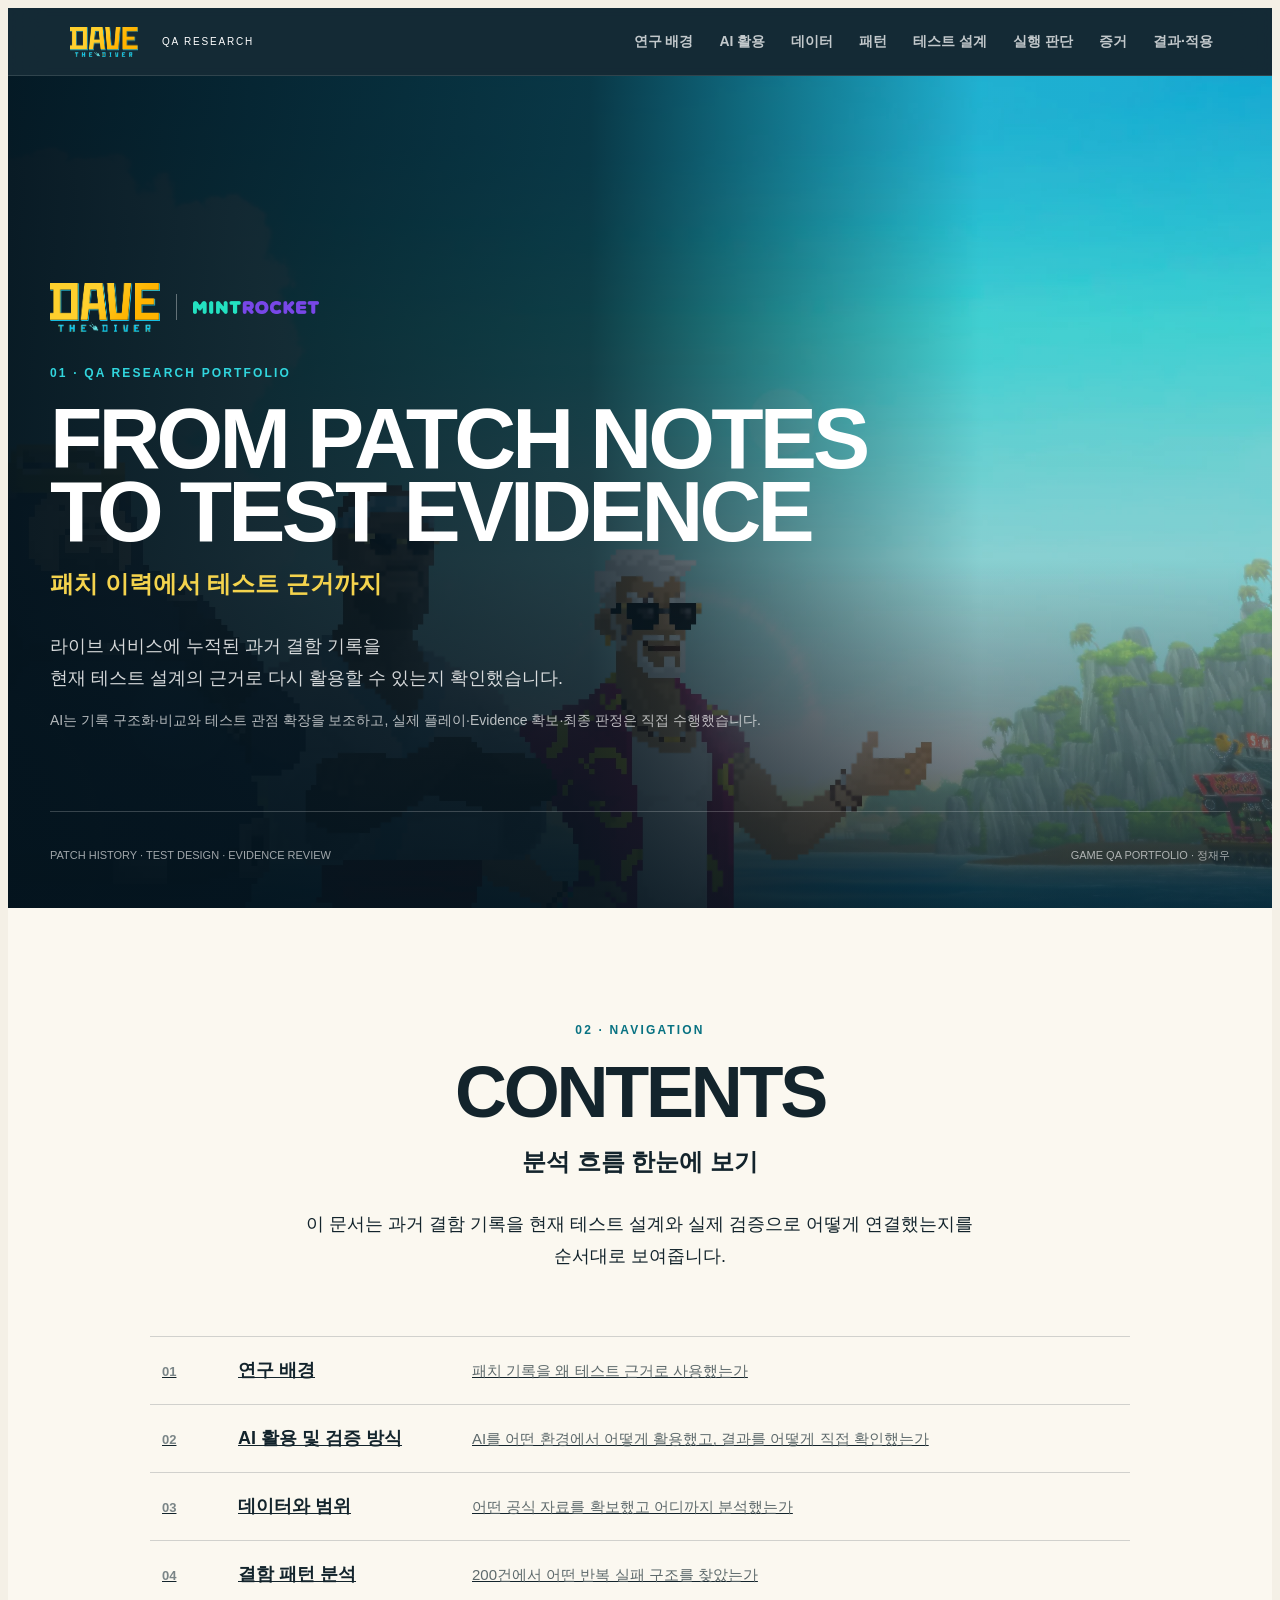
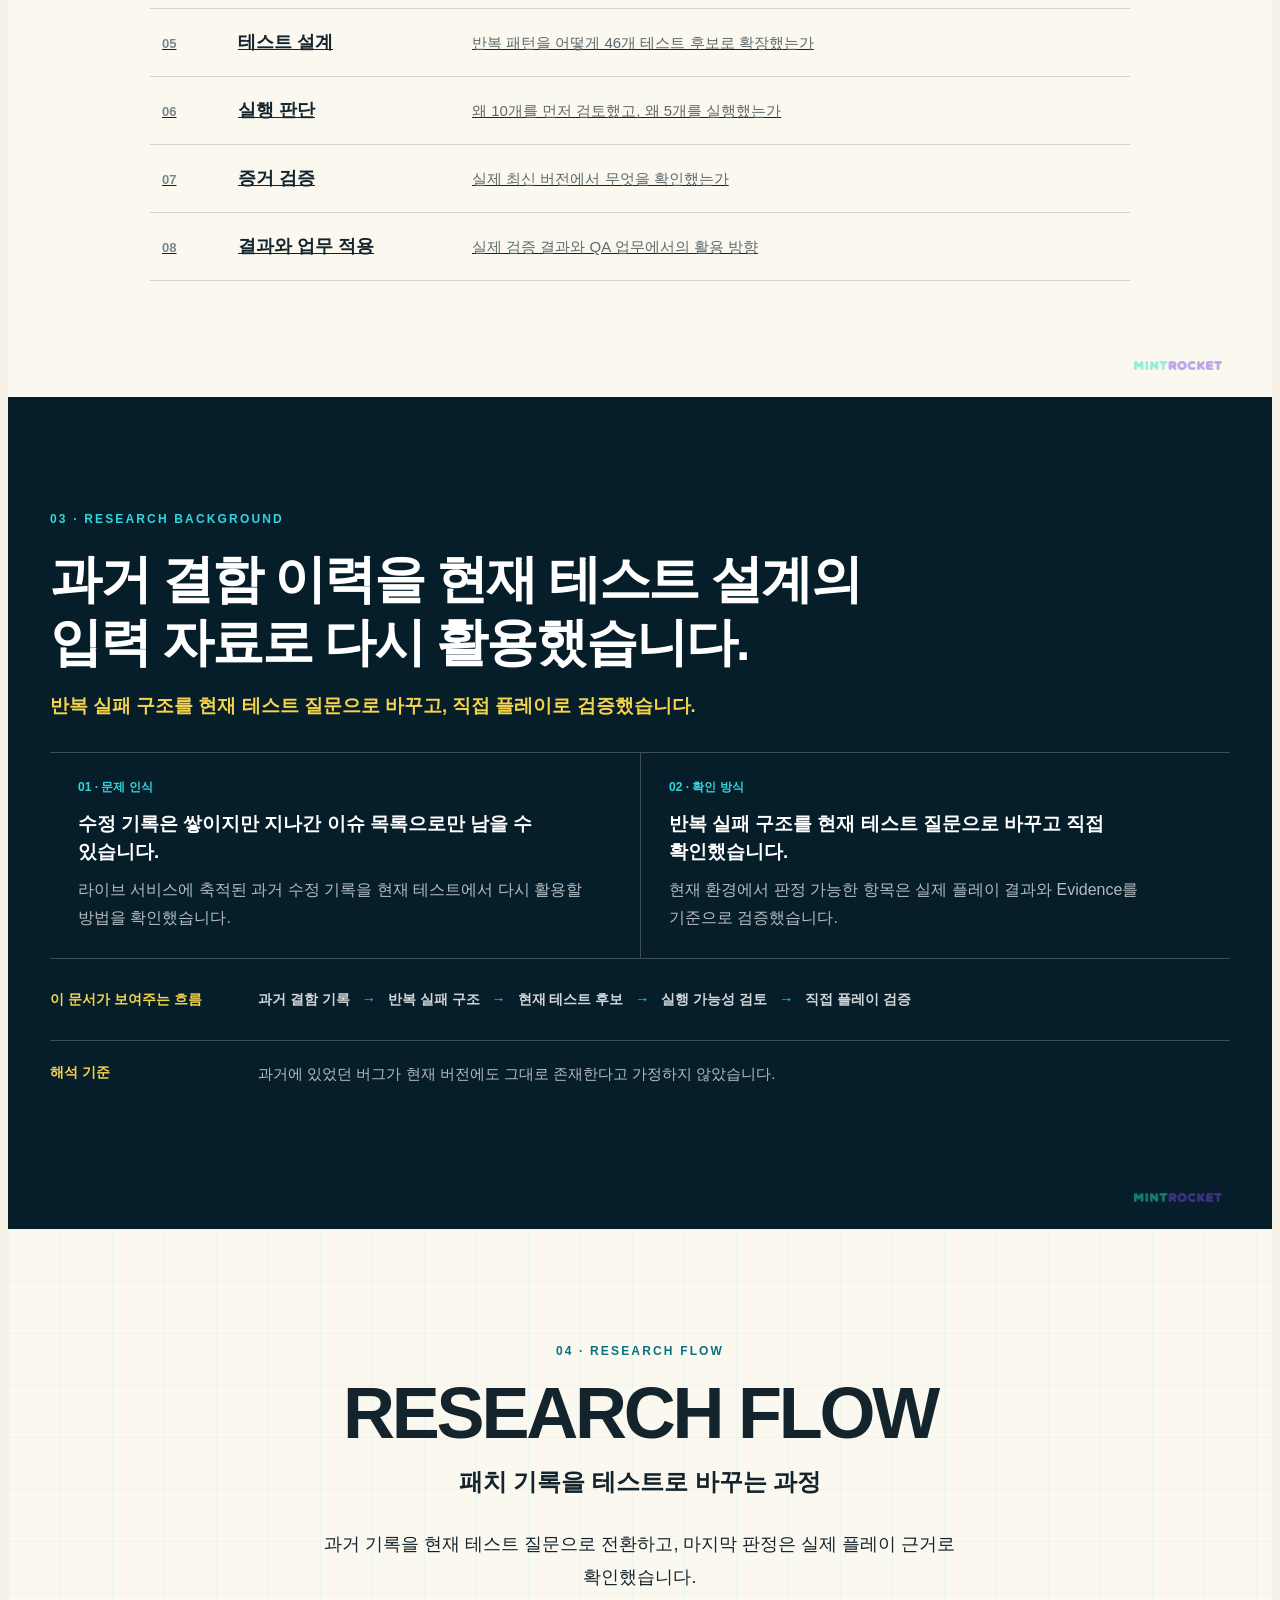
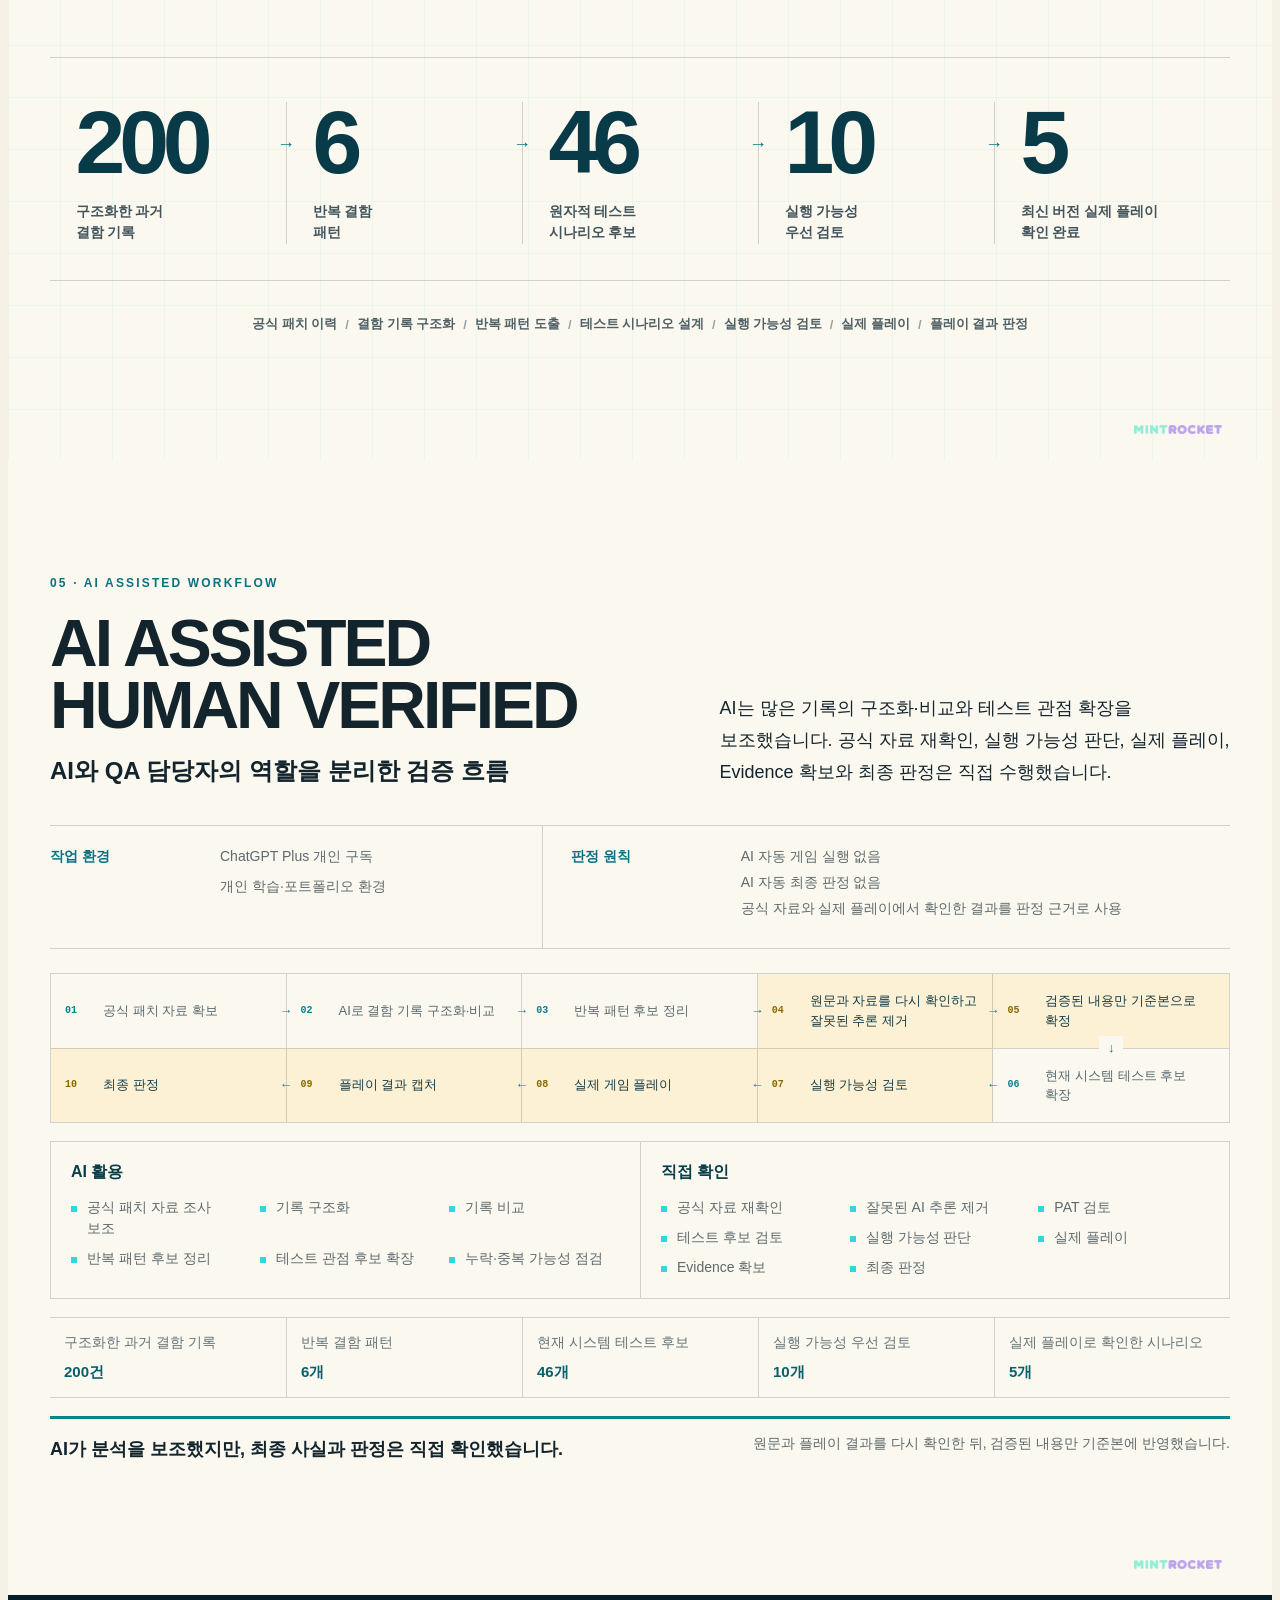
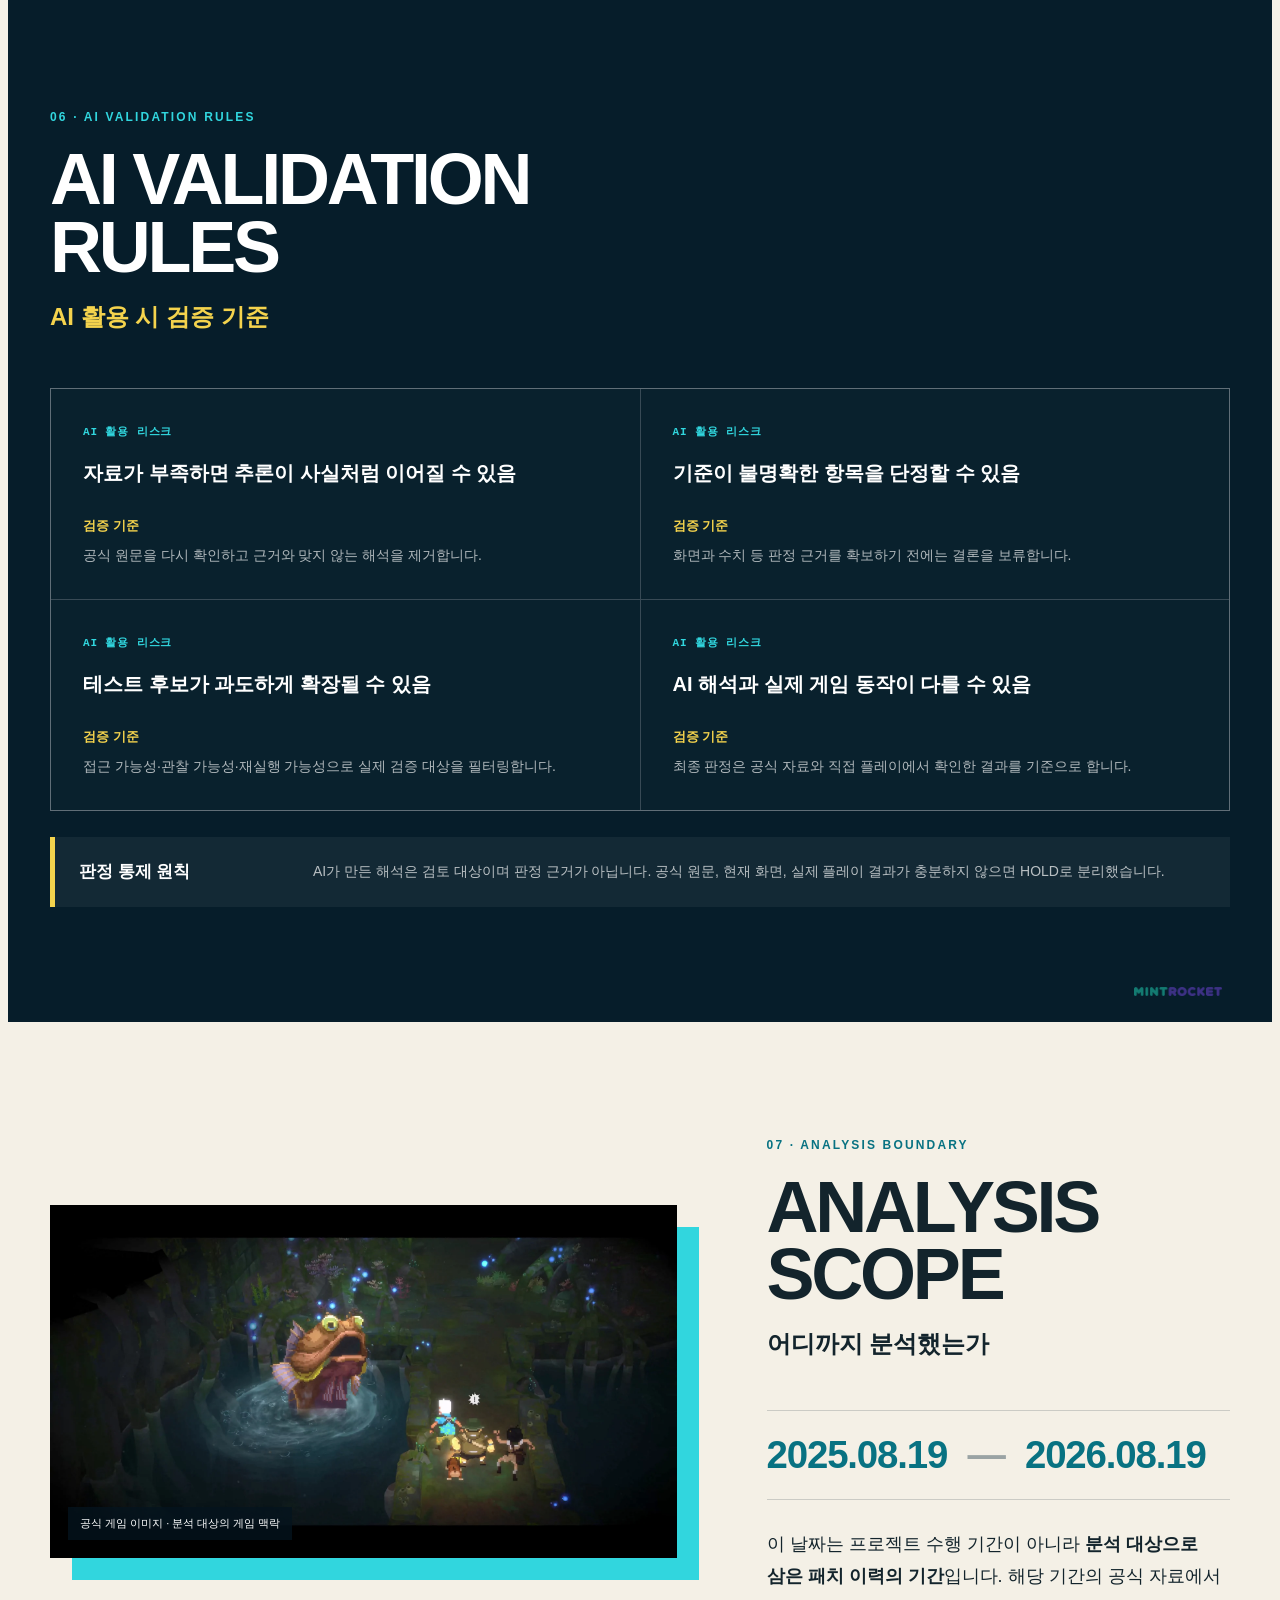
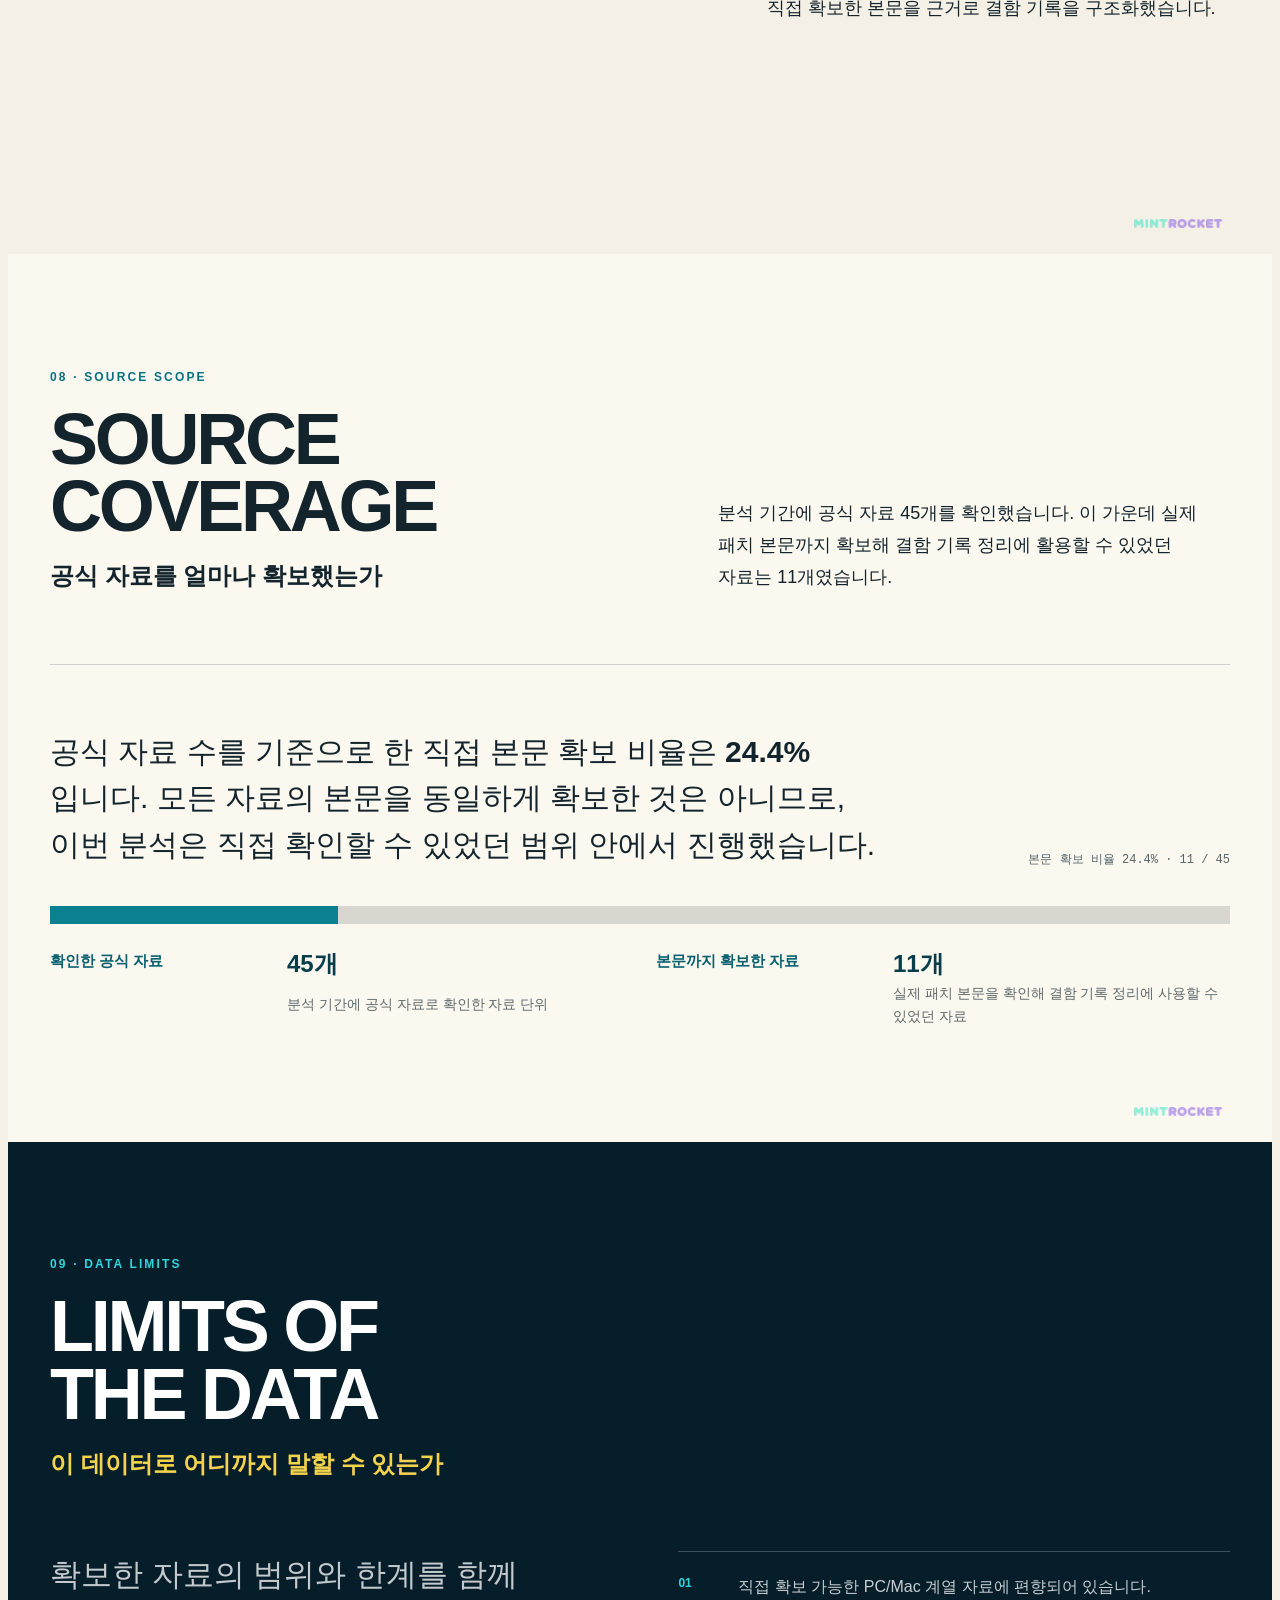
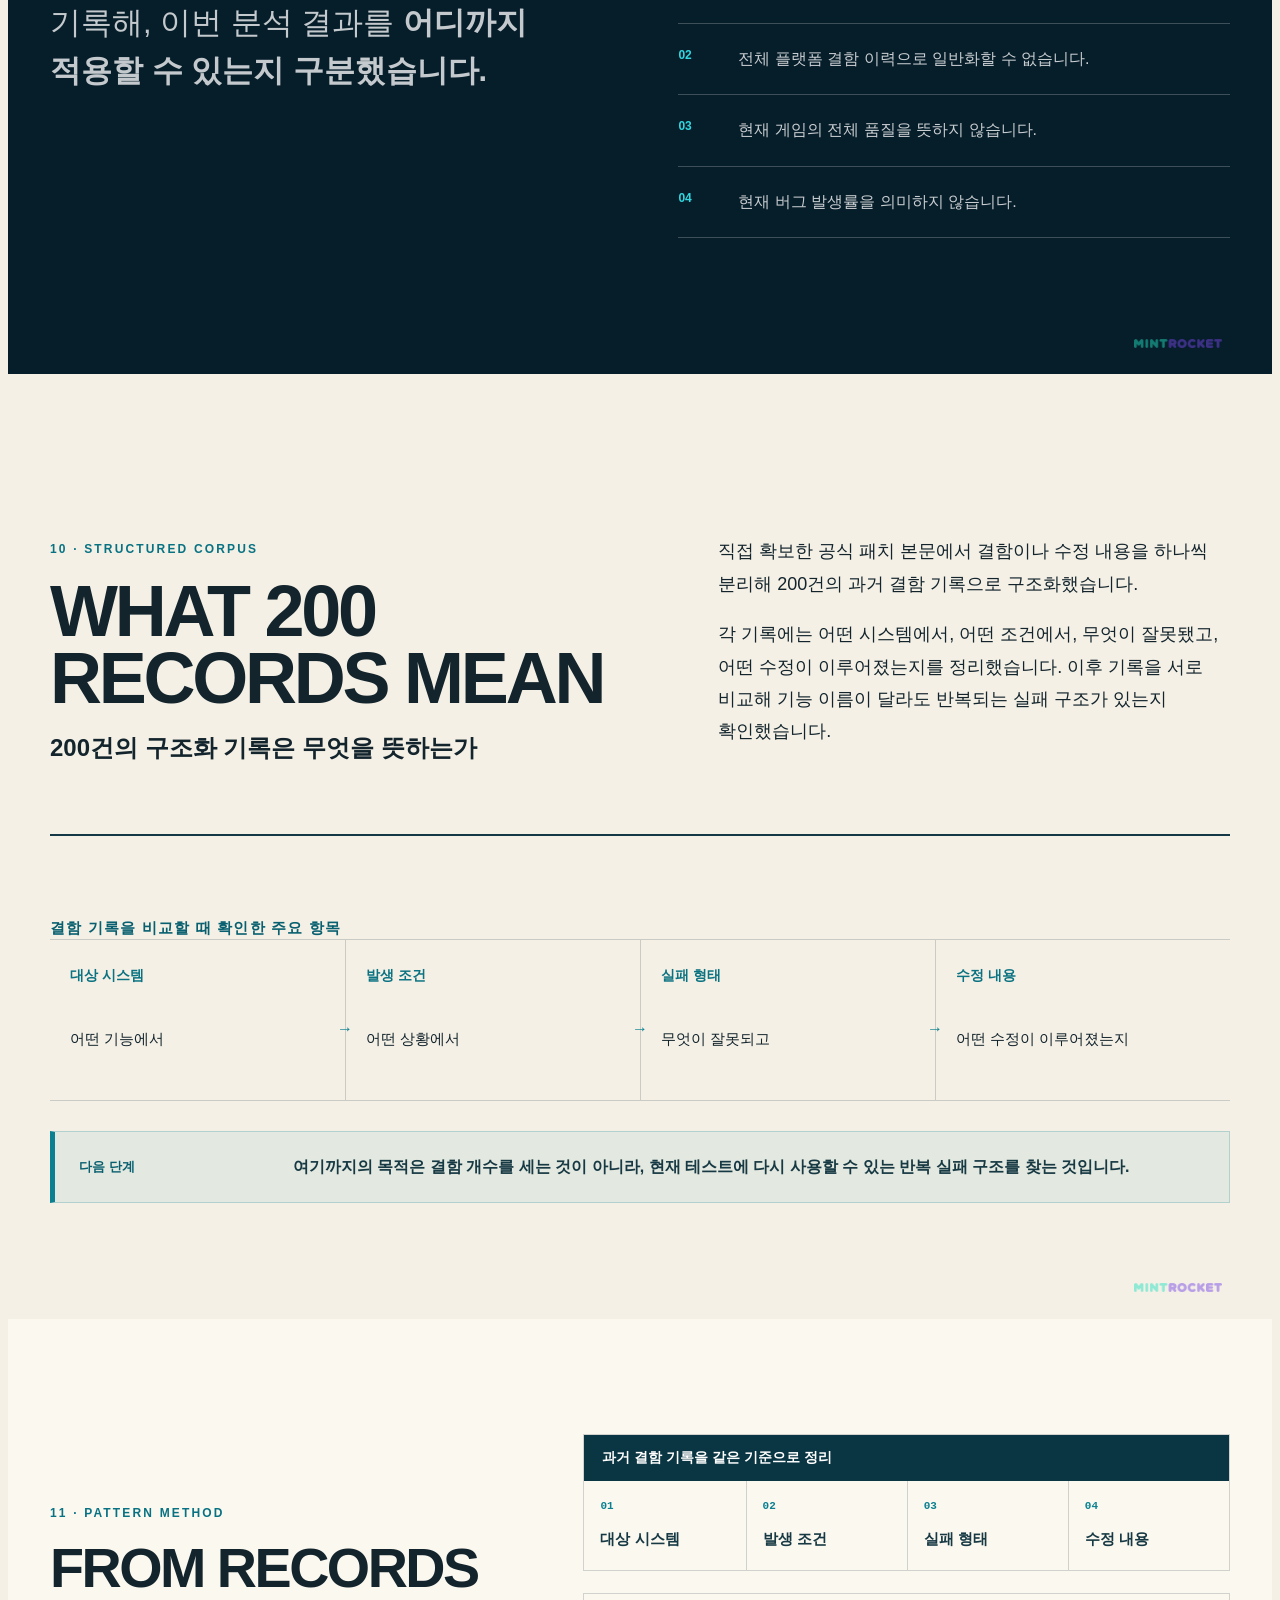
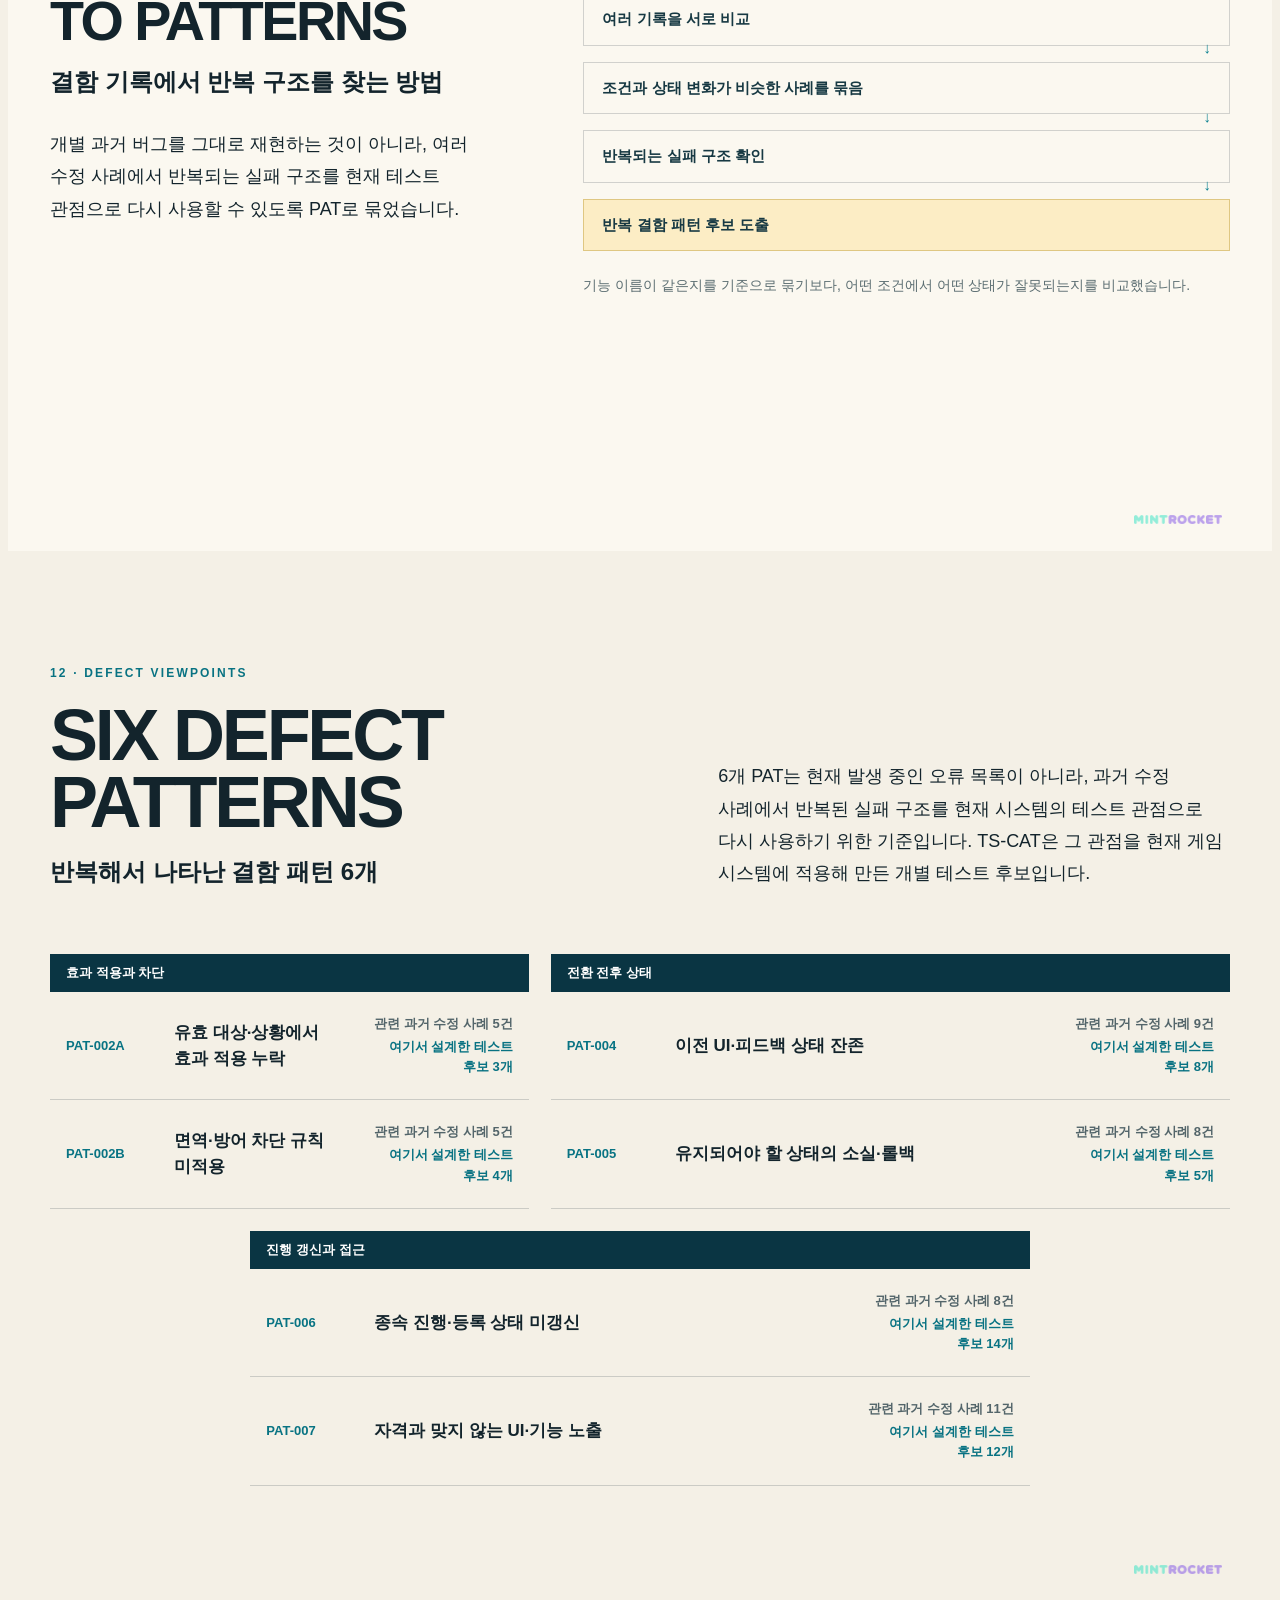
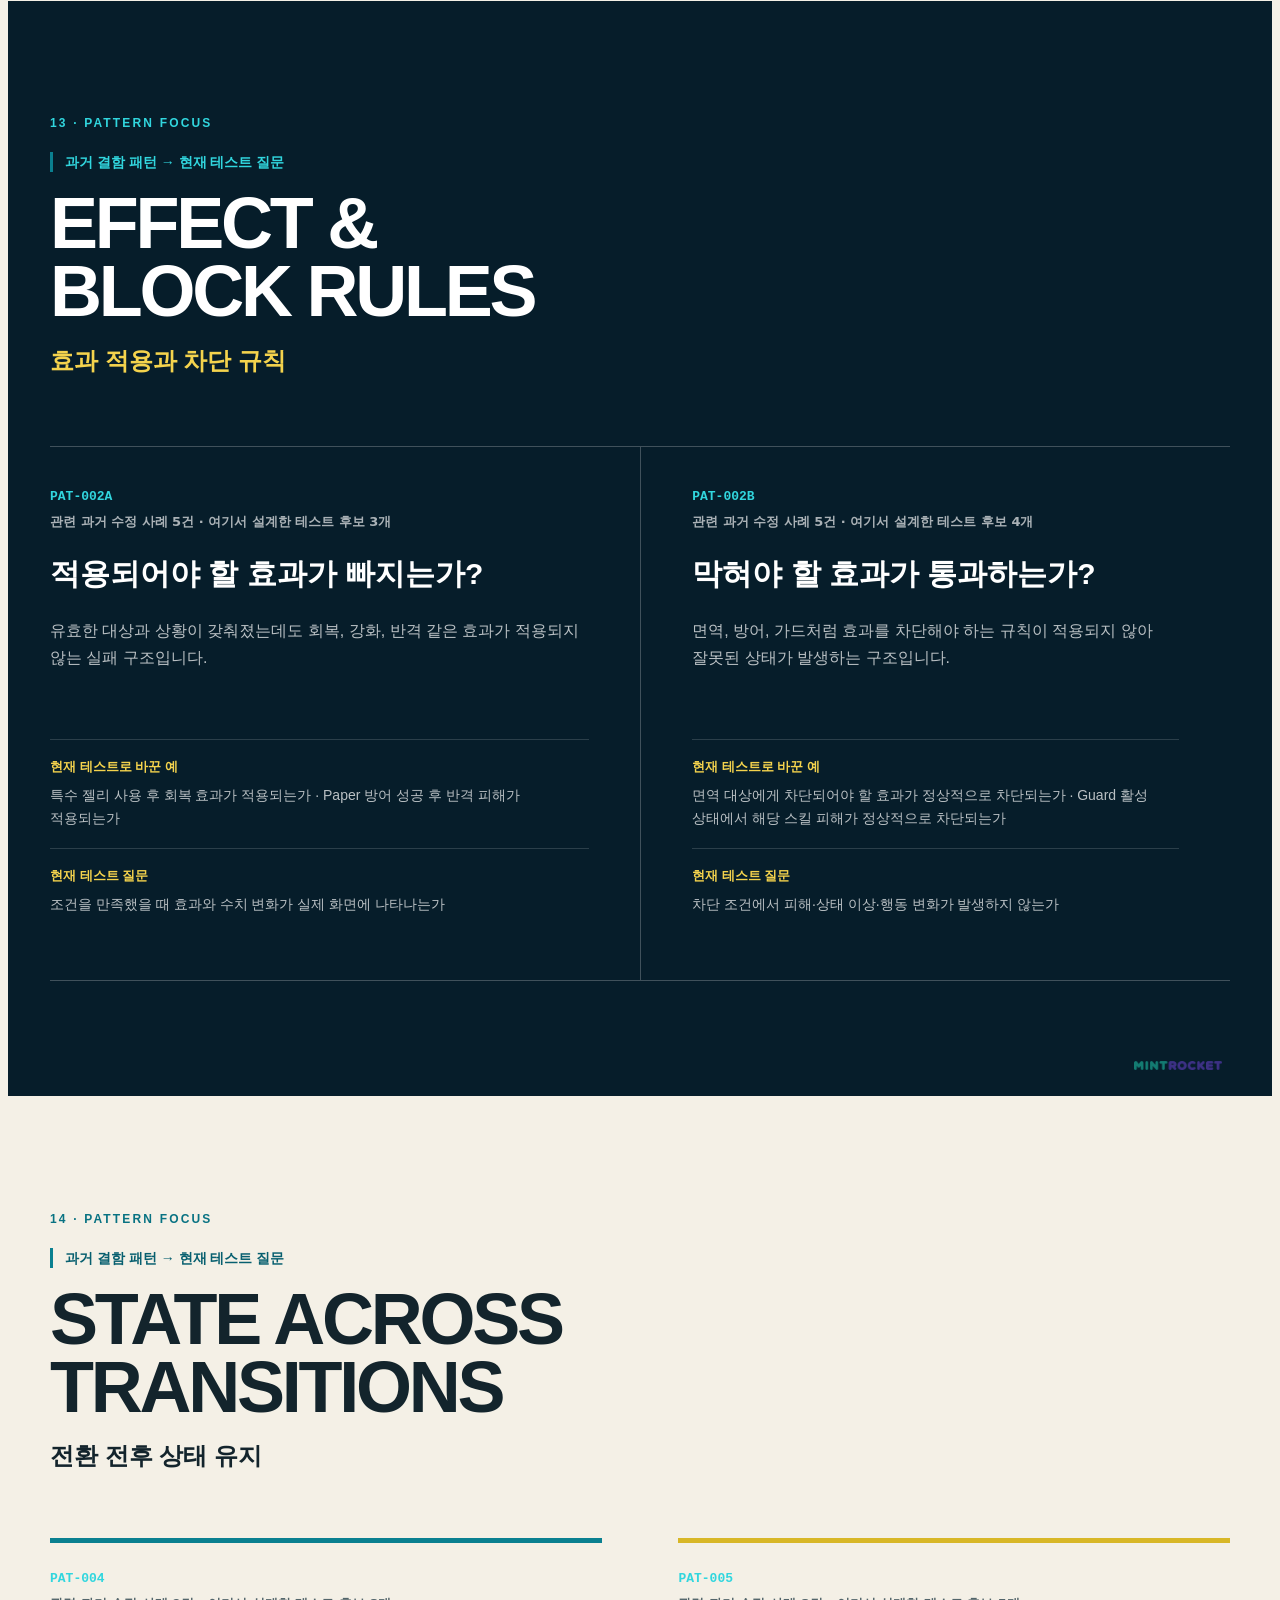
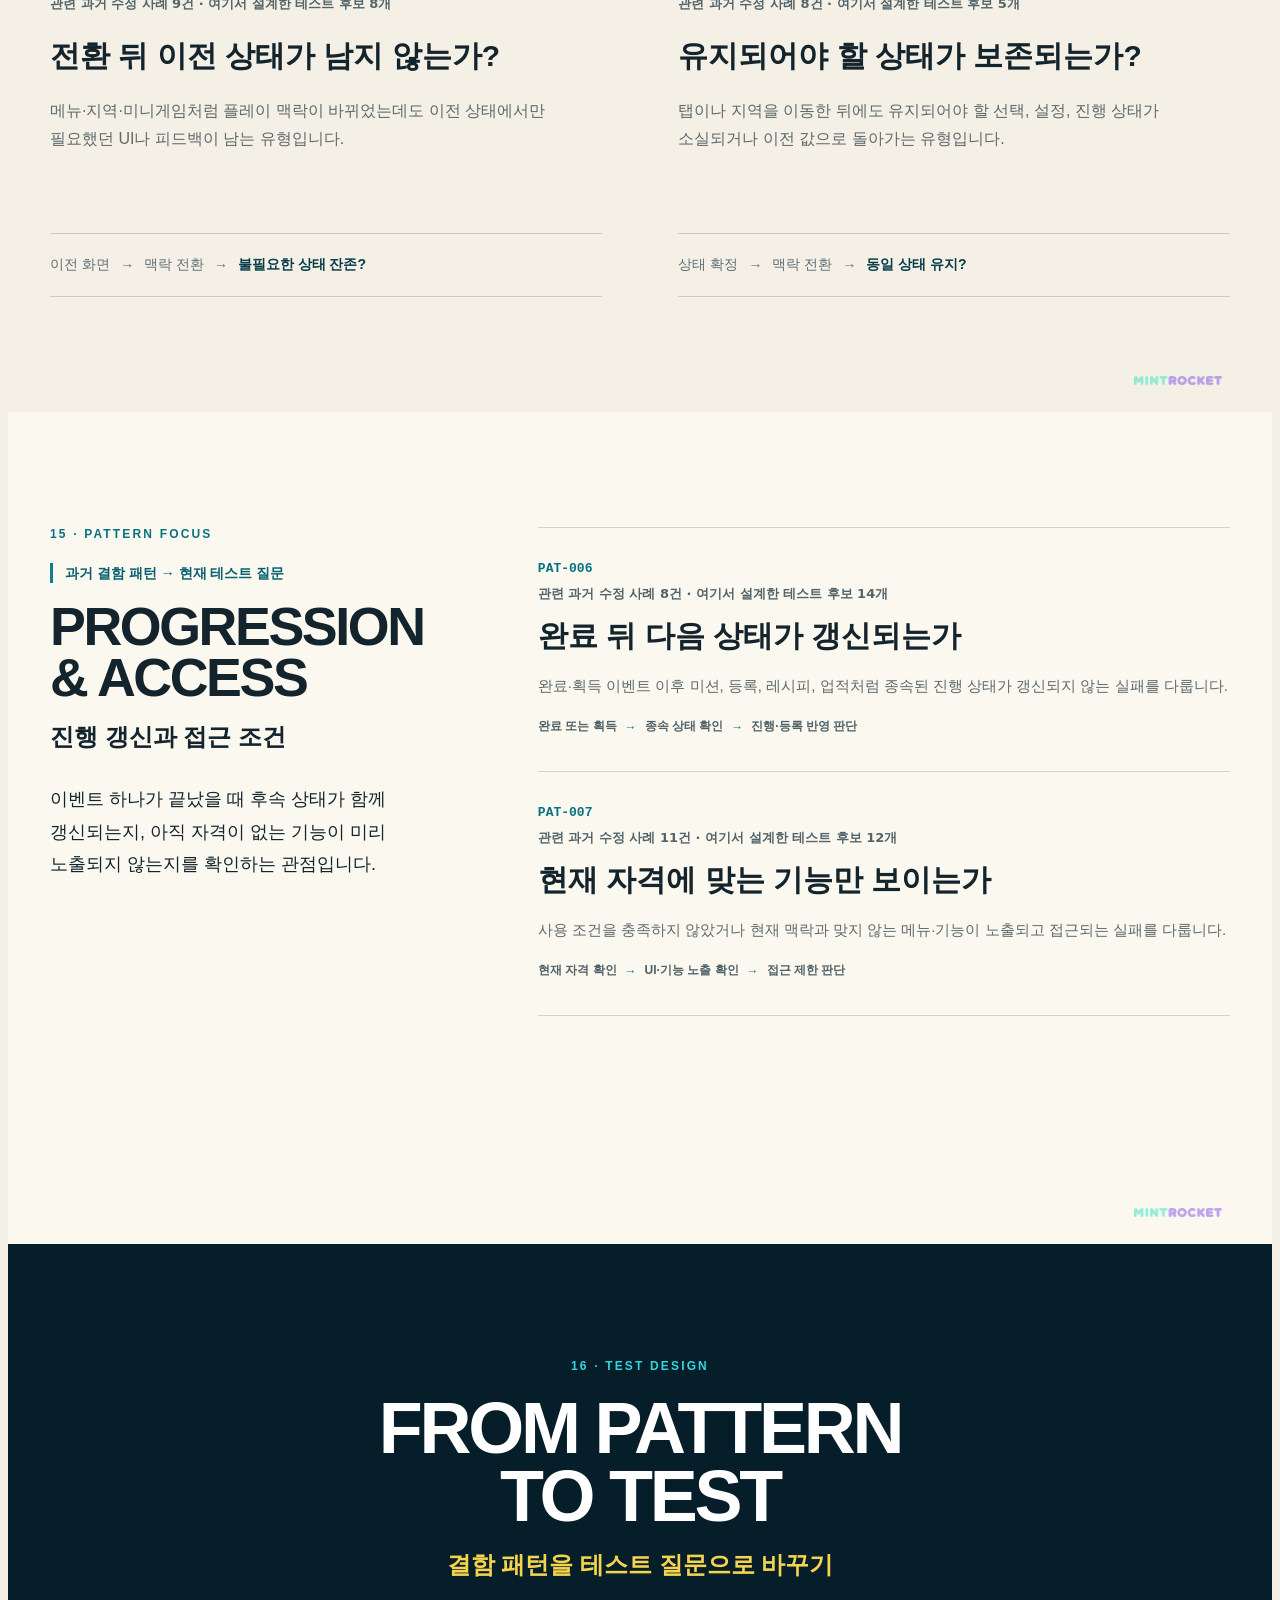
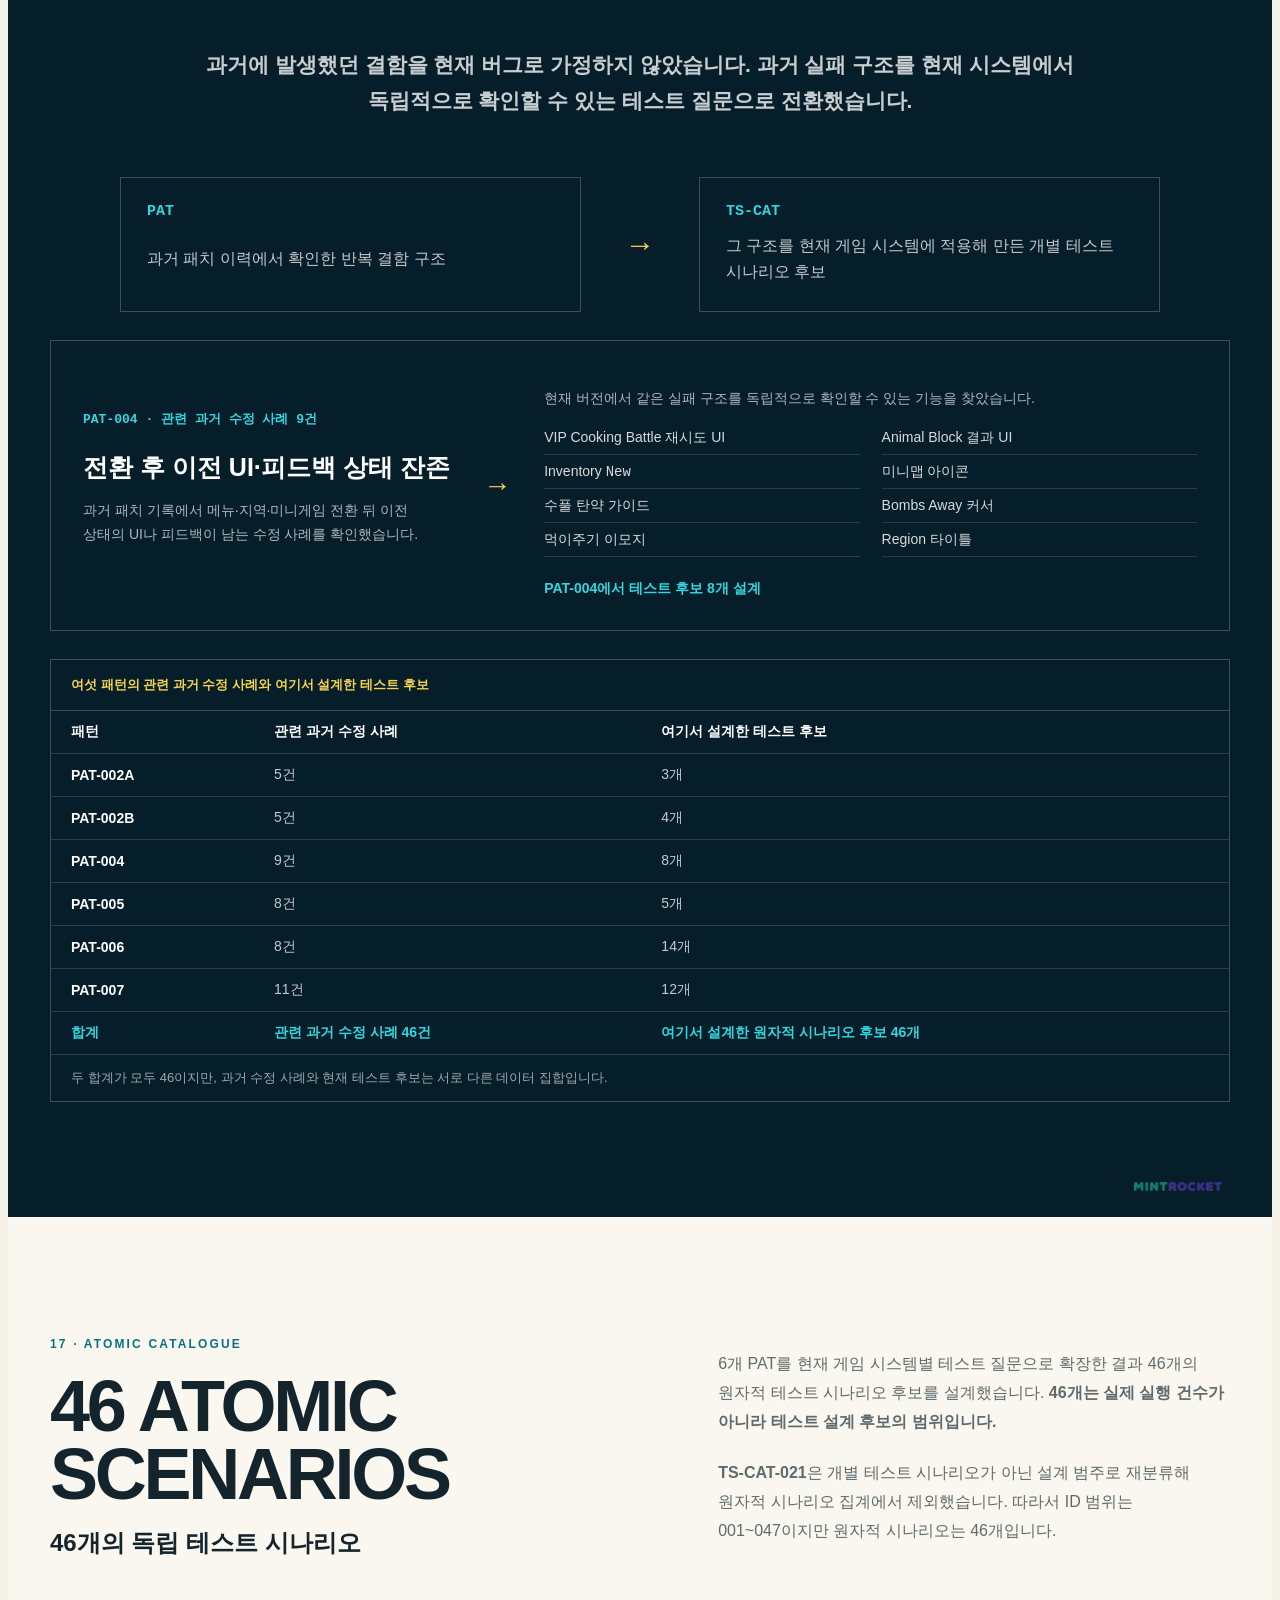
==== QA_Portfolio/DAVE_THE_DIVER/01_QA_Analysis/index.html @ 220ab5f3 "Reorganize QA portfolio and add DAVE THE DIVER" ====
<!doctype html>
<html lang="ko">
<head>
  <meta charset="utf-8">
  <meta name="viewport" content="width=device-width, initial-scale=1">
  <meta name="theme-color" content="#071f2c">
  <link rel="icon" href="data:,">
  <title>정재우 | DAVE THE DIVER QA Portfolio</title>
  <meta name="description" content="공식 패치 이력의 반복 결함 패턴을 현재 버전 테스트 설계와 실제 플레이 확인으로 연결한 게임 QA 포트폴리오">
  <link rel="stylesheet" href="css/v2.css">
  <link rel="stylesheet" href="css/print.css" media="print">
</head>
<body>
  <a class="skip-link" href="#main-content">본문으로 바로가기</a>
  <header class="site-header v2-header">
    <a class="brand" href="#overview" aria-label="페이지 맨 위로">
      <img src="assets/brand/dave-logo.png" alt="DAVE THE DIVER">
      <span>QA RESEARCH</span>
    </a>
    <button class="nav-toggle" type="button" aria-expanded="false" aria-controls="primary-nav"><span>메뉴</span></button>
    <nav id="primary-nav" aria-label="주요 섹션">
      <a href="#why-patch-history" data-nav="research">연구 배경</a>
      <a href="#ai-assisted-workflow" data-nav="ai">AI 활용</a>
      <a href="#analysis-scope" data-nav="data">데이터</a>
      <a href="#six-patterns" data-nav="patterns">패턴</a>
      <a href="#pattern-to-test" data-nav="test-design">테스트 설계</a>
      <a href="#execute-or-hold" data-nav="decision">실행 판단</a>
      <a href="#evidence-ts002" data-nav="evidence">증거</a>
      <a href="#what-we-can-claim" data-nav="conclusion">결과·적용</a>
    </nav>
  </header>

  <main id="main-content">
    <section class="v2-screen v2-hero" id="overview" data-nav-group="overview" data-screen="01" aria-labelledby="v2-hero-title">
      <div class="v2-hero-media" aria-hidden="true"></div>
      <div class="v2-shell v2-hero-layout">
        <div class="v2-hero-copy">
          <div class="v3-cover-logos" aria-label="DAVE THE DIVER 및 MINTROCKET 공식 로고">
            <img src="assets/brand/dave-logo.png" alt="DAVE THE DIVER">
            <span aria-hidden="true"></span>
            <img src="assets/brand/mintrocket-logo.png" alt="MINTROCKET">
          </div>
          <p class="v2-screen-label">01 · QA RESEARCH PORTFOLIO</p>
          <h1 id="v2-hero-title"><span>FROM PATCH NOTES</span><span>TO TEST EVIDENCE</span></h1>
          <p class="v2-subtitle">패치 이력에서 테스트 근거까지</p>
          <p class="v2-lead v6-hero-lead"><span class="v6-lead-line"><span>라이브 서비스에 누적된</span> <span>과거 결함 기록을</span></span><span class="v6-lead-line"><span>현재 테스트 설계의 근거로</span> <span>다시 활용할 수 있는지 확인했습니다.</span></span></p>
          <p class="v5-hero-support">AI는 기록 구조화·비교와 테스트 관점 확장을 보조하고, 실제 플레이·Evidence 확보·최종 판정은 직접 수행했습니다.</p>
        </div>
        <div class="v2-hero-foot">
          <p>PATCH HISTORY · TEST DESIGN · EVIDENCE REVIEW</p>
          <p>GAME QA PORTFOLIO · 정재우</p>
        </div>
      </div>
    </section>

    <section class="v2-screen v2-contents" id="contents" data-nav-group="overview" data-screen="02" aria-labelledby="contents-title">
      <div class="v2-shell">
        <header class="v2-title-block v2-title-centered">
          <p class="v2-screen-label">02 · NAVIGATION</p>
          <h2 id="contents-title">CONTENTS</h2>
          <p class="v2-subtitle">분석 흐름 한눈에 보기</p>
          <p class="v2-intro">이 문서는 과거 결함 기록을 현재 테스트 설계와 실제 검증으로 어떻게 연결했는지를 순서대로 보여줍니다.</p>
        </header>
        <ol class="v2-contents-list">
          <li><a href="#why-patch-history"><span>01</span><strong>연구 배경</strong><em>패치 기록을 왜 테스트 근거로 사용했는가</em></a></li>
          <li><a href="#ai-assisted-workflow"><span>02</span><strong>AI 활용 및 검증 방식</strong><em>AI를 어떤 환경에서 어떻게 활용했고, 결과를 어떻게 직접 확인했는가</em></a></li>
          <li><a href="#analysis-scope"><span>03</span><strong>데이터와 범위</strong><em>어떤 공식 자료를 확보했고 어디까지 분석했는가</em></a></li>
          <li><a href="#record-meaning"><span>04</span><strong>결함 패턴 분석</strong><em>200건에서 어떤 반복 실패 구조를 찾았는가</em></a></li>
          <li><a href="#pattern-to-test"><span>05</span><strong>테스트 설계</strong><em>반복 패턴을 어떻게 46개 테스트 후보로 확장했는가</em></a></li>
          <li><a href="#feasibility-criteria"><span>06</span><strong>실행 판단</strong><em>왜 10개를 먼저 검토했고, 왜 5개를 실행했는가</em></a></li>
          <li><a href="#evidence-ts002"><span>07</span><strong>증거 검증</strong><em>실제 최신 버전에서 무엇을 확인했는가</em></a></li>
          <li><a href="#what-we-can-claim"><span>08</span><strong>결과와 업무 적용</strong><em>실제 검증 결과와 QA 업무에서의 활용 방향</em></a></li>
        </ol>
      </div>
    </section>

    <section class="v2-screen v2-why v2-dark" id="why-patch-history" data-nav-group="research" data-screen="03" aria-labelledby="why-title">
      <div class="v2-shell v6-executive-layout">
        <header class="v2-title-block v6-executive-head">
          <p class="v2-screen-label">03 · RESEARCH BACKGROUND</p>
          <h2 id="why-title">과거 결함 이력을 현재 테스트 설계의 입력 자료로 다시 활용했습니다.</h2>
          <p class="v2-subtitle v6-executive-summary">반복 실패 구조를 현재 테스트 질문으로 바꾸고, 직접 플레이로 검증했습니다.</p>
        </header>
        <div class="v6-executive-support">
          <article><span>01 · 문제 인식</span><h3>수정 기록은 쌓이지만 지나간 이슈 목록으로만 남을 수 있습니다.</h3><p>라이브 서비스에 축적된 과거 수정 기록을 현재 테스트에서 다시 활용할 방법을 확인했습니다.</p></article>
          <article><span>02 · 확인 방식</span><h3>반복 실패 구조를 현재 테스트 질문으로 바꾸고 직접 확인했습니다.</h3><p>현재 환경에서 판정 가능한 항목은 실제 플레이 결과와 Evidence를 기준으로 검증했습니다.</p></article>
        </div>
        <div class="v6-executive-flow" aria-label="이 문서가 보여주는 흐름">
          <strong>이 문서가 보여주는 흐름</strong>
          <ol><li>과거 결함 기록</li><li>반복 실패 구조</li><li>현재 테스트 후보</li><li>실행 가능성 검토</li><li>직접 플레이 검증</li></ol>
        </div>
        <aside class="v6-interpretation"><strong>해석 기준</strong><p>과거에 있었던 버그가 현재 버전에도 그대로 존재한다고 가정하지 않았습니다.</p></aside>
      </div>
    </section>

    <section class="v2-screen v2-flow" id="research-flow" data-nav-group="research" data-screen="04" aria-labelledby="flow-title">
      <div class="v2-shell">
        <header class="v2-title-block v2-title-centered">
          <p class="v2-screen-label">04 · RESEARCH FLOW</p>
          <h2 id="flow-title">RESEARCH FLOW</h2>
          <p class="v2-subtitle">패치 기록을 테스트로 바꾸는 과정</p>
          <p class="v2-intro">과거 기록을 현재 테스트 질문으로 전환하고, 마지막 판정은 실제 플레이 근거로 확인했습니다.</p>
        </header>
        <ol class="v2-flow-numbers" aria-label="연구 흐름 핵심 수치">
          <li><strong>200</strong><span>구조화한 과거<br>결함 기록</span></li>
          <li><strong>6</strong><span>반복 결함<br>패턴</span></li>
          <li><strong>46</strong><span>원자적 테스트<br>시나리오 후보</span></li>
          <li><strong>10</strong><span>실행 가능성<br>우선 검토</span></li>
          <li><strong>5</strong><span>최신 버전 실제 플레이<br>확인 완료</span></li>
        </ol>
        <ol class="v2-flow-steps" aria-label="전체 연구 단계">
          <li>공식 패치 이력</li><li>결함 기록 구조화</li><li>반복 패턴 도출</li><li>테스트 시나리오 설계</li><li>실행 가능성 검토</li><li>실제 플레이</li><li>플레이 결과 판정</li>
        </ol>
      </div>
    </section>

    <section class="v2-screen v3-ai-workflow" id="ai-assisted-workflow" data-nav-group="ai" data-screen="05" aria-labelledby="ai-workflow-title">
      <div class="v2-shell">
        <header class="v2-title-block v3-ai-head">
          <div><p class="v2-screen-label">05 · AI ASSISTED WORKFLOW</p><h2 class="v5-ai-title" id="ai-workflow-title">AI ASSISTED<br>HUMAN VERIFIED</h2><p class="v2-subtitle">AI와 QA 담당자의 역할을 분리한 검증 흐름</p></div>
          <p class="v2-intro">AI는 많은 기록의 구조화·비교와 테스트 관점 확장을 보조했습니다. 공식 자료 재확인, 실행 가능성 판단, 실제 플레이, Evidence 확보와 최종 판정은 직접 수행했습니다.</p>
        </header>
        <div class="v3-ai-environment">
          <p><strong>작업 환경</strong><span>ChatGPT Plus 개인 구독</span><span>개인 학습·포트폴리오 환경</span></p>
          <p><strong>판정 원칙</strong><span>AI 자동 게임 실행 없음</span><span>AI 자동 최종 판정 없음</span><span>공식 자료와 실제 플레이에서 확인한 결과를 판정 근거로 사용</span></p>
        </div>
        <ol class="v4-ai-process" aria-label="AI 보조와 직접 검증을 포함한 전체 작업 흐름">
          <li><span>01</span>공식 패치 자료 확보</li><li><span>02</span>AI로 결함 기록 구조화·비교</li><li><span>03</span>반복 패턴 후보 정리</li><li class="is-human"><span>04</span>원문과 자료를 다시 확인하고 잘못된 추론 제거</li><li class="is-human"><span>05</span>검증된 내용만 기준본으로 확정</li><li><span>06</span>현재 시스템 테스트 후보 확장</li><li class="is-human"><span>07</span>실행 가능성 검토</li><li class="is-human"><span>08</span>실제 게임 플레이</li><li class="is-human"><span>09</span>플레이 결과 캡처</li><li class="is-human"><span>10</span>최종 판정</li>
        </ol>
        <div class="v3-role-split">
          <section><p>AI 활용</p><ul><li>공식 패치 자료 조사 보조</li><li>기록 구조화</li><li>기록 비교</li><li>반복 패턴 후보 정리</li><li>테스트 관점 후보 확장</li><li>누락·중복 가능성 점검</li></ul></section>
          <section><p>직접 확인</p><ul><li>공식 자료 재확인</li><li>잘못된 AI 추론 제거</li><li>PAT 검토</li><li>테스트 후보 검토</li><li>실행 가능성 판단</li><li>실제 플레이</li><li>Evidence 확보</li><li>최종 판정</li></ul></section>
        </div>
        <div class="v3-ai-scale" aria-label="AI와 함께 다룬 작업 규모"><span>구조화한 과거 결함 기록 <b>200건</b></span><span>반복 결함 패턴 <b>6개</b></span><span>현재 시스템 테스트 후보 <b>46개</b></span><span>실행 가능성 우선 검토 <b>10개</b></span><span>실제 플레이로 확인한 시나리오 <b>5개</b></span></div>
        <div class="v3-human-check"><strong>AI가 분석을 보조했지만, 최종 사실과 판정은 직접 확인했습니다.</strong><p>원문과 플레이 결과를 다시 확인한 뒤, 검증된 내용만 기준본에 반영했습니다.</p></div>
      </div>
    </section>

    <section class="v2-screen v3-ai-limits v2-dark" id="ai-limits" data-nav-group="ai" data-screen="06" aria-labelledby="ai-limits-title">
      <div class="v2-shell">
        <header class="v2-title-block v3-ai-limit-head"><p class="v2-screen-label">06 · AI VALIDATION RULES</p><h2 id="ai-limits-title">AI VALIDATION<br>RULES</h2><p class="v2-subtitle">AI 활용 시 검증 기준</p></header>
        <div class="v5-ai-rules" aria-label="AI 활용 리스크와 검증 기준">
          <article><span>AI 활용 리스크</span><h3>자료가 부족하면 추론이 사실처럼 이어질 수 있음</h3><strong>검증 기준</strong><p>공식 원문을 다시 확인하고 근거와 맞지 않는 해석을 제거합니다.</p></article>
          <article><span>AI 활용 리스크</span><h3>기준이 불명확한 항목을 단정할 수 있음</h3><strong>검증 기준</strong><p>화면과 수치 등 판정 근거를 확보하기 전에는 결론을 보류합니다.</p></article>
          <article><span>AI 활용 리스크</span><h3>테스트 후보가 과도하게 확장될 수 있음</h3><strong>검증 기준</strong><p>접근 가능성·관찰 가능성·재실행 가능성으로 실제 검증 대상을 필터링합니다.</p></article>
          <article><span>AI 활용 리스크</span><h3>AI 해석과 실제 게임 동작이 다를 수 있음</h3><strong>검증 기준</strong><p>최종 판정은 공식 자료와 직접 플레이에서 확인한 결과를 기준으로 합니다.</p></article>
        </div>
        <aside class="v5-ai-control-note"><strong>판정 통제 원칙</strong><p>AI가 만든 해석은 검토 대상이며 판정 근거가 아닙니다. 공식 원문, 현재 화면, 실제 플레이 결과가 충분하지 않으면 HOLD로 분리했습니다.</p></aside>
      </div>
    </section>

    <section class="v2-screen v2-scope" id="analysis-scope" data-nav-group="data" data-screen="07" aria-labelledby="scope-v2-title">
      <div class="v2-shell v2-media-split">
        <figure class="v2-full-figure">
          <img src="assets/official/scope-underwater.webp" alt="어두운 수중 지역을 탐색하는 DAVE THE DIVER 공식 게임 이미지">
          <figcaption>공식 게임 이미지 · 분석 대상의 게임 맥락</figcaption>
        </figure>
        <div class="v2-media-copy">
          <header class="v2-title-block">
            <p class="v2-screen-label">07 · ANALYSIS BOUNDARY</p>
            <h2 id="scope-v2-title">ANALYSIS<br>SCOPE</h2>
            <p class="v2-subtitle">어디까지 분석했는가</p>
          </header>
          <p class="v2-date">2025.08.19 <span aria-hidden="true">—</span> 2026.08.19</p>
          <p class="v2-intro">이 날짜는 프로젝트 수행 기간이 아니라 <strong>분석 대상으로 삼은 패치 이력의 기간</strong>입니다. 해당 기간의 공식 자료에서 직접 확보한 본문을 근거로 결함 기록을 구조화했습니다.</p>
        </div>
      </div>
    </section>

    <section class="v2-screen v2-coverage v2-paper" id="source-coverage" data-nav-group="data" data-screen="08" aria-labelledby="coverage-title">
      <div class="v2-shell">
        <header class="v2-title-block v2-coverage-head">
          <div>
            <p class="v2-screen-label">08 · SOURCE SCOPE</p>
            <h2 id="coverage-title">SOURCE<br>COVERAGE</h2>
            <p class="v2-subtitle">공식 자료를 얼마나 확보했는가</p>
          </div>
          <p class="v2-intro">분석 기간에 공식 자료 45개를 확인했습니다. 이 가운데 실제 패치 본문까지 확보해 결함 기록 정리에 활용할 수 있었던 자료는 11개였습니다.</p>
        </header>
        <div class="v2-coverage-ledger">
          <div class="v2-coverage-copy">
            <p>공식 자료 수를 기준으로 한 직접 본문 확보 비율은 <strong>24.4%</strong>입니다. 모든 자료의 본문을 동일하게 확보한 것은 아니므로, 이번 분석은 직접 확인할 수 있었던 범위 안에서 진행했습니다.</p>
            <p class="v2-small-note">본문 확보 비율 24.4% · 11 / 45</p>
          </div>
          <div class="v2-coverage-track" role="img" aria-label="확인한 공식 자료 45개 중 본문까지 확보한 자료 11개">
            <span style="--coverage: 24.4%"></span>
          </div>
          <dl class="v2-ledger-defs">
            <div><dt>확인한 공식 자료</dt><dd><strong>45개</strong><span>분석 기간에 공식 자료로 확인한 자료 단위</span></dd></div>
            <div><dt>본문까지 확보한 자료</dt><dd><strong>11개</strong><span>실제 패치 본문을 확인해 결함 기록 정리에 사용할 수 있었던 자료</span></dd></div>
          </dl>
        </div>
      </div>
    </section>

    <section class="v2-screen v2-limits-data v2-dark" id="data-limits" data-nav-group="data" data-screen="09" aria-labelledby="data-limits-title">
      <div class="v2-shell">
        <header class="v2-title-block v2-limit-title">
          <p class="v2-screen-label">09 · DATA LIMITS</p>
          <h2 id="data-limits-title">LIMITS OF<br>THE DATA</h2>
          <p class="v2-subtitle">이 데이터로 어디까지 말할 수 있는가</p>
        </header>
        <div class="v2-limit-grid">
          <p class="v2-limit-lead">확보한 자료의 범위와 한계를 함께 기록해, 이번 분석 결과를 <strong>어디까지 적용할 수 있는지 구분했습니다.</strong></p>
          <ul class="v2-statement-list">
            <li><span>01</span>직접 확보 가능한 PC/Mac 계열 자료에 편향되어 있습니다.</li>
            <li><span>02</span>전체 플랫폼 결함 이력으로 일반화할 수 없습니다.</li>
            <li><span>03</span>현재 게임의 전체 품질을 뜻하지 않습니다.</li>
            <li><span>04</span>현재 버그 발생률을 의미하지 않습니다.</li>
          </ul>
        </div>
      </div>
    </section>

    <section class="v2-screen v2-records" id="record-meaning" data-nav-group="patterns" data-screen="10" aria-labelledby="records-title">
      <div class="v2-shell">
        <header class="v2-title-block v2-records-head">
          <div>
            <p class="v2-screen-label">10 · STRUCTURED CORPUS</p>
            <h2 id="records-title">WHAT 200<br>RECORDS MEAN</h2>
            <p class="v2-subtitle">200건의 구조화 기록은 무엇을 뜻하는가</p>
          </div>
          <div class="v2-intro"><p>직접 확보한 공식 패치 본문에서 결함이나 수정 내용을 하나씩 분리해 200건의 과거 결함 기록으로 구조화했습니다.</p><p>각 기록에는 어떤 시스템에서, 어떤 조건에서, 무엇이 잘못됐고, 어떤 수정이 이루어졌는지를 정리했습니다. 이후 기록을 서로 비교해 기능 이름이 달라도 반복되는 실패 구조가 있는지 확인했습니다.</p></div>
        </header>
        <div class="v2-record-example" aria-label="결함 기록 비교의 주요 항목">
          <p class="v2-record-label">결함 기록을 비교할 때 확인한 주요 항목</p>
          <ol>
            <li><span>대상 시스템</span><p>어떤 기능에서</p></li>
            <li><span>발생 조건</span><p>어떤 상황에서</p></li>
            <li><span>실패 형태</span><p>무엇이 잘못되고</p></li>
            <li><span>수정 내용</span><p>어떤 수정이 이루어졌는지</p></li>
          </ol>
        </div>
        <aside class="v5-checkpoint-bridge"><span>다음 단계</span><strong>여기까지의 목적은 결함 개수를 세는 것이 아니라, 현재 테스트에 다시 사용할 수 있는 반복 실패 구조를 찾는 것입니다.</strong></aside>
      </div>
    </section>

    <section class="v2-screen v2-pattern-method v2-paper" id="records-to-patterns" data-nav-group="patterns" data-screen="11" aria-labelledby="pattern-method-title">
      <div class="v2-shell v2-method-layout">
        <div>
          <header class="v2-title-block">
            <p class="v2-screen-label">11 · PATTERN METHOD</p>
            <h2 id="pattern-method-title"><span class="v2-title-line">FROM RECORDS</span><span class="v2-title-line">TO PATTERNS</span></h2>
            <p class="v2-subtitle">결함 기록에서 반복 구조를 찾는 방법</p>
          </header>
          <p class="v2-intro">개별 과거 버그를 그대로 재현하는 것이 아니라, 여러 수정 사례에서 반복되는 실패 구조를 현재 테스트 관점으로 다시 사용할 수 있도록 PAT로 묶었습니다.</p>
        </div>
        <div class="v5-pattern-method" aria-label="과거 결함 기록을 같은 필드로 정리한 뒤 반복 결함 패턴 후보를 도출하는 과정">
          <section class="v5-record-schema">
            <p>과거 결함 기록을 같은 기준으로 정리</p>
            <dl><div><dt>01</dt><dd>대상 시스템</dd></div><div><dt>02</dt><dd>발생 조건</dd></div><div><dt>03</dt><dd>실패 형태</dd></div><div><dt>04</dt><dd>수정 내용</dd></div></dl>
          </section>
          <ol class="v5-comparison-flow">
            <li>여러 기록을 서로 비교</li><li>조건과 상태 변화가 비슷한 사례를 묶음</li><li>반복되는 실패 구조 확인</li><li>반복 결함 패턴 후보 도출</li>
          </ol>
          <p>기능 이름이 같은지를 기준으로 묶기보다, 어떤 조건에서 어떤 상태가 잘못되는지를 비교했습니다.</p>
        </div>
      </div>
    </section>

    <section class="v2-screen v2-six-patterns" id="six-patterns" data-nav-group="patterns" data-screen="12" aria-labelledby="six-patterns-title">
      <div class="v2-shell">
        <header class="v2-title-block v2-patterns-head">
          <div>
            <p class="v2-screen-label">12 · DEFECT VIEWPOINTS</p>
            <h2 id="six-patterns-title">SIX DEFECT<br>PATTERNS</h2>
            <p class="v2-subtitle">반복해서 나타난 결함 패턴 6개</p>
          </div>
          <p class="v2-intro">6개 PAT는 현재 발생 중인 오류 목록이 아니라, 과거 수정 사례에서 반복된 실패 구조를 현재 시스템의 테스트 관점으로 다시 사용하기 위한 기준입니다. TS-CAT은 그 관점을 현재 게임 시스템에 적용해 만든 개별 테스트 후보입니다.</p>
        </header>
        <div class="v2-pattern-map">
          <section class="v2-pattern-family v2-family-effect">
            <p>효과 적용과 차단</p>
            <article><span>PAT-002A</span><h3>유효 대상·상황에서 효과 적용 누락</h3><small><b>관련 과거 수정 사례 5건</b><b>여기서 설계한 테스트 후보 3개</b></small></article>
            <article><span>PAT-002B</span><h3>면역·방어 차단 규칙 미적용</h3><small><b>관련 과거 수정 사례 5건</b><b>여기서 설계한 테스트 후보 4개</b></small></article>
          </section>
          <section class="v2-pattern-family v2-family-state">
            <p>전환 전후 상태</p>
            <article><span>PAT-004</span><h3>이전 UI·피드백 상태 잔존</h3><small><b>관련 과거 수정 사례 9건</b><b>여기서 설계한 테스트 후보 8개</b></small></article>
            <article><span>PAT-005</span><h3>유지되어야 할 상태의 소실·롤백</h3><small><b>관련 과거 수정 사례 8건</b><b>여기서 설계한 테스트 후보 5개</b></small></article>
          </section>
          <section class="v2-pattern-family v2-family-progress">
            <p>진행 갱신과 접근</p>
            <article><span>PAT-006</span><h3>종속 진행·등록 상태 미갱신</h3><small><b>관련 과거 수정 사례 8건</b><b>여기서 설계한 테스트 후보 14개</b></small></article>
            <article><span>PAT-007</span><h3>자격과 맞지 않는 UI·기능 노출</h3><small><b>관련 과거 수정 사례 11건</b><b>여기서 설계한 테스트 후보 12개</b></small></article>
          </section>
        </div>
      </div>
    </section>

    <section class="v2-screen v2-effect-rules v2-dark" id="effect-block-rules" data-nav-group="patterns" data-screen="13" aria-labelledby="effect-title">
      <div class="v2-shell">
        <header class="v2-title-block">
          <p class="v2-screen-label">13 · PATTERN FOCUS</p>
          <p class="v6-narrative-kicker"><strong>과거 결함 패턴 → 현재 테스트 질문</strong></p>
          <h2 id="effect-title">EFFECT &amp;<br>BLOCK RULES</h2>
          <p class="v2-subtitle">효과 적용과 차단 규칙</p>
        </header>
        <div class="v2-rule-compare">
          <article>
            <p class="v2-code">PAT-002A <small>관련 과거 수정 사례 5건 · 여기서 설계한 테스트 후보 3개</small></p>
            <h3>적용되어야 할 효과가 빠지는가?</h3>
            <p>유효한 대상과 상황이 갖춰졌는데도 회복, 강화, 반격 같은 효과가 적용되지 않는 실패 구조입니다.</p>
            <dl><div><dt>현재 테스트로 바꾼 예</dt><dd>특수 젤리 사용 후 회복 효과가 적용되는가 · Paper 방어 성공 후 반격 피해가 적용되는가</dd></div><div><dt>현재 테스트 질문</dt><dd>조건을 만족했을 때 효과와 수치 변화가 실제 화면에 나타나는가</dd></div></dl>
          </article>
          <article>
            <p class="v2-code">PAT-002B <small>관련 과거 수정 사례 5건 · 여기서 설계한 테스트 후보 4개</small></p>
            <h3>막혀야 할 효과가 통과하는가?</h3>
            <p>면역, 방어, 가드처럼 효과를 차단해야 하는 규칙이 적용되지 않아 잘못된 상태가 발생하는 구조입니다.</p>
            <dl><div><dt>현재 테스트로 바꾼 예</dt><dd>면역 대상에게 차단되어야 할 효과가 정상적으로 차단되는가 · Guard 활성 상태에서 해당 스킬 피해가 정상적으로 차단되는가</dd></div><div><dt>현재 테스트 질문</dt><dd>차단 조건에서 피해·상태 이상·행동 변화가 발생하지 않는가</dd></div></dl>
          </article>
        </div>
      </div>
    </section>

    <section class="v2-screen v2-transition" id="state-transitions" data-nav-group="patterns" data-screen="14" aria-labelledby="transition-title">
      <div class="v2-shell">
        <header class="v2-title-block v2-transition-head">
          <p class="v2-screen-label">14 · PATTERN FOCUS</p>
          <p class="v6-narrative-kicker"><strong>과거 결함 패턴 → 현재 테스트 질문</strong></p>
          <h2 id="transition-title">STATE ACROSS<br>TRANSITIONS</h2>
          <p class="v2-subtitle">전환 전후 상태 유지</p>
        </header>
        <div class="v2-transition-track">
          <article>
            <p class="v2-code">PAT-004 <small>관련 과거 수정 사례 9건 · 여기서 설계한 테스트 후보 8개</small></p>
            <h3>전환 뒤 이전 상태가 남지 않는가?</h3>
            <p>메뉴·지역·미니게임처럼 플레이 맥락이 바뀌었는데도 이전 상태에서만 필요했던 UI나 피드백이 남는 유형입니다.</p>
            <div class="v2-state-diagram"><span>이전 화면</span><i aria-hidden="true">→</i><span>맥락 전환</span><i aria-hidden="true">→</i><strong>불필요한 상태 잔존?</strong></div>
          </article>
          <article>
            <p class="v2-code">PAT-005 <small>관련 과거 수정 사례 8건 · 여기서 설계한 테스트 후보 5개</small></p>
            <h3>유지되어야 할 상태가 보존되는가?</h3>
            <p>탭이나 지역을 이동한 뒤에도 유지되어야 할 선택, 설정, 진행 상태가 소실되거나 이전 값으로 돌아가는 유형입니다.</p>
            <div class="v2-state-diagram"><span>상태 확정</span><i aria-hidden="true">→</i><span>맥락 전환</span><i aria-hidden="true">→</i><strong>동일 상태 유지?</strong></div>
          </article>
        </div>
      </div>
    </section>

    <section class="v2-screen v2-progression v2-paper" id="progression-access" data-nav-group="patterns" data-screen="15" aria-labelledby="progression-title">
      <div class="v2-shell v2-progression-layout">
        <header class="v2-title-block">
          <p class="v2-screen-label">15 · PATTERN FOCUS</p>
          <p class="v6-narrative-kicker"><strong>과거 결함 패턴 → 현재 테스트 질문</strong></p>
          <h2 id="progression-title"><span class="v2-title-line">PROGRESSION</span><span class="v2-title-line">&amp; ACCESS</span></h2>
          <p class="v2-subtitle">진행 갱신과 접근 조건</p>
          <p class="v2-intro">이벤트 하나가 끝났을 때 후속 상태가 함께 갱신되는지, 아직 자격이 없는 기능이 미리 노출되지 않는지를 확인하는 관점입니다.</p>
        </header>
        <div class="v2-progress-rails">
          <article><span>PAT-006 <small>관련 과거 수정 사례 8건 · 여기서 설계한 테스트 후보 14개</small></span><h3>완료 뒤 다음 상태가 갱신되는가</h3><p>완료·획득 이벤트 이후 미션, 등록, 레시피, 업적처럼 종속된 진행 상태가 갱신되지 않는 실패를 다룹니다.</p><ol><li>완료 또는 획득</li><li>종속 상태 확인</li><li>진행·등록 반영 판단</li></ol></article>
          <article><span>PAT-007 <small>관련 과거 수정 사례 11건 · 여기서 설계한 테스트 후보 12개</small></span><h3>현재 자격에 맞는 기능만 보이는가</h3><p>사용 조건을 충족하지 않았거나 현재 맥락과 맞지 않는 메뉴·기능이 노출되고 접근되는 실패를 다룹니다.</p><ol><li>현재 자격 확인</li><li>UI·기능 노출 확인</li><li>접근 제한 판단</li></ol></article>
        </div>
      </div>
    </section>

    <section class="v2-screen v2-pattern-to-test v2-dark" id="pattern-to-test" data-nav-group="test-design" data-screen="16" aria-labelledby="pattern-test-title">
      <div class="v2-shell">
        <header class="v2-title-block v2-title-centered">
          <p class="v2-screen-label">16 · TEST DESIGN</p>
          <h2 id="pattern-test-title">FROM PATTERN<br>TO TEST</h2>
          <p class="v2-subtitle">결함 패턴을 테스트 질문으로 바꾸기</p>
        </header>
        <p class="v5-transition-statement">과거에 발생했던 결함을 현재 버그로 가정하지 않았습니다. 과거 실패 구조를 현재 시스템에서 독립적으로 확인할 수 있는 테스트 질문으로 전환했습니다.</p>
        <div class="v3-pattern-definition">
          <p><strong>PAT</strong><span>과거 패치 이력에서 확인한 반복 결함 구조</span></p>
          <i aria-hidden="true">→</i>
          <p><strong>TS-CAT</strong><span>그 구조를 현재 게임 시스템에 적용해 만든 개별 테스트 시나리오 후보</span></p>
        </div>
        <article class="v3-pat-example" aria-labelledby="pat004-example-title">
          <div class="v3-pat-source"><p class="v2-code">PAT-004 · 관련 과거 수정 사례 9건</p><h3 id="pat004-example-title">전환 후 이전 UI·피드백 상태 잔존</h3><p>과거 패치 기록에서 메뉴·지역·미니게임 전환 뒤 이전 상태의 UI나 피드백이 남는 수정 사례를 확인했습니다.</p></div>
              <div class="v3-pat-arrow" aria-hidden="true">→</div>
          <div class="v3-pat-targets"><p>현재 버전에서 같은 실패 구조를 독립적으로 확인할 수 있는 기능을 찾았습니다.</p><ul><li>VIP Cooking Battle 재시도 UI</li><li>Animal Block 결과 UI</li><li>Inventory <code>New</code></li><li>미니맵 아이콘</li><li>수풀 탄약 가이드</li><li>Bombs Away 커서</li><li>먹이주기 이모지</li><li>Region 타이틀</li></ul><strong>PAT-004에서 테스트 후보 8개 설계</strong></div>
        </article>
        <div class="v3-mapping-table" role="region" aria-labelledby="mapping-caption" tabindex="0">
          <p id="mapping-caption">여섯 패턴의 관련 과거 수정 사례와 여기서 설계한 테스트 후보</p>
          <table>
            <thead><tr><th scope="col">패턴</th><th scope="col">관련 과거 수정 사례</th><th scope="col">여기서 설계한 테스트 후보</th></tr></thead>
            <tbody><tr><th scope="row">PAT-002A</th><td>5건</td><td>3개</td></tr><tr><th scope="row">PAT-002B</th><td>5건</td><td>4개</td></tr><tr><th scope="row">PAT-004</th><td>9건</td><td>8개</td></tr><tr><th scope="row">PAT-005</th><td>8건</td><td>5개</td></tr><tr><th scope="row">PAT-006</th><td>8건</td><td>14개</td></tr><tr><th scope="row">PAT-007</th><td>11건</td><td>12개</td></tr></tbody>
            <tfoot><tr><th scope="row">합계</th><td>관련 과거 수정 사례 46건</td><td>여기서 설계한 원자적 시나리오 후보 46개</td></tr></tfoot>
          </table>
          <p>두 합계가 모두 46이지만, 과거 수정 사례와 현재 테스트 후보는 서로 다른 데이터 집합입니다.</p>
        </div>
      </div>
    </section>

    <section class="v2-screen v2-scenarios" id="atomic-scenarios" data-nav-group="test-design" data-screen="17" aria-labelledby="atomic-title">
      <div class="v2-shell">
        <header class="v2-title-block v2-scenarios-head">
          <div>
            <p class="v2-screen-label">17 · ATOMIC CATALOGUE</p>
            <h2 id="atomic-title">46 ATOMIC<br>SCENARIOS</h2>
            <p class="v2-subtitle">46개의 독립 테스트 시나리오</p>
          </div>
          <div class="v2-prose">
            <p>6개 PAT를 현재 게임 시스템별 테스트 질문으로 확장한 결과 46개의 원자적 테스트 시나리오 후보를 설계했습니다. <strong>46개는 실제 실행 건수가 아니라 테스트 설계 후보의 범위입니다.</strong></p>
            <p><strong>TS-CAT-021</strong>은 개별 테스트 시나리오가 아닌 설계 범주로 재분류해 원자적 시나리오 집계에서 제외했습니다. 따라서 ID 범위는 001~047이지만 원자적 시나리오는 46개입니다.</p>
          </div>
        </header>
        <div id="scenario-register-mount" class="v2-register-mount scenario-groups">
          <details class="scenario-group">
            <summary><span><b>PAT-002A</b>효과 적용 누락</span><strong>3개 시나리오</strong></summary>
            <div class="scenario-group-table" tabindex="0" role="region" aria-label="PAT-002A 시나리오 표"><table><caption>PAT-002A 시나리오 3개</caption><thead><tr><th scope="col">TS ID</th><th scope="col">대상 시스템·기능</th><th scope="col">시나리오·검증 목적</th><th scope="col">패턴</th><th scope="col">현재 상태</th></tr></thead><tbody>
              <tr><th scope="row">TS-CAT-001</th><td>Toad Bracelet 독 효과</td><td>유효 대상에 효과가 발동하면 독 상태가 적용되는지 확인</td><td>PAT-002A</td><td><span class="status status-neutral">판정 기준 확인 필요</span></td></tr>
              <tr class="row-complete"><th scope="row">TS-CAT-002</th><td>Beetle Battle 특수 젤리</td><td>유효 곤충에게 젤리를 사용하면 명시된 효과가 적용되는지 확인</td><td>PAT-002A</td><td><span class="status status-qualified">실제 플레이 확인 완료 — 수치 기준 일부 미확정 상태의 정상 확인</span></td></tr>
              <tr class="row-complete"><th scope="row">TS-CAT-003</th><td>Beetle Battle Paper 방어</td><td>Paper 방어 성공 시 상대에게 반격 피해가 적용되는지 확인</td><td>PAT-002A</td><td><span class="status status-complete">실제 플레이 확인 완료 — 일반 정상 확인</span></td></tr>
            </tbody></table></div>
          </details>

          <details class="scenario-group">
            <summary><span><b>PAT-002B</b>차단 규칙 미적용</span><strong>4개 시나리오</strong></summary>
            <div class="scenario-group-table" tabindex="0" role="region" aria-label="PAT-002B 시나리오 표"><table><caption>PAT-002B 시나리오 4개</caption><thead><tr><th scope="col">TS ID</th><th scope="col">대상 시스템·기능</th><th scope="col">시나리오·검증 목적</th><th scope="col">패턴</th><th scope="col">현재 상태</th></tr></thead><tbody>
              <tr><th scope="row">TS-CAT-004</th><td>보스 Ink Bomb 면역</td><td>면역 대상 보스가 Ink Bomb 효과를 차단하는지 확인</td><td>PAT-002B</td><td><span class="status status-neutral">판정 기준 확인 필요</span></td></tr>
              <tr><th scope="row">TS-CAT-005</th><td>보스 Shock·Freeze 면역</td><td>면역 대상 보스가 충격·빙결 효과를 차단하는지 확인</td><td>PAT-002B</td><td><span class="status status-neutral">판정 기준 확인 필요</span></td></tr>
              <tr><th scope="row">TS-CAT-006</th><td>Giant Mud Crab Guard</td><td>Guard 활성 상태에서 해당 스킬 피해가 차단되는지 확인</td><td>PAT-002B</td><td><span class="status status-neutral">판정 기준 확인 필요</span></td></tr>
              <tr><th scope="row">TS-CAT-007</th><td>Sulong 경직 제외</td><td>적용 제외 상태의 Sulong에게 근접 경직이 발생하지 않는지 확인</td><td>PAT-002B</td><td><span class="status status-neutral">판정 기준 확인 필요</span></td></tr>
            </tbody></table></div>
          </details>

          <details class="scenario-group">
            <summary><span><b>PAT-004</b>전환 후 이전 상태 잔존</span><strong>8개 시나리오</strong></summary>
            <div class="scenario-group-table" tabindex="0" role="region" aria-label="PAT-004 시나리오 표"><table><caption>PAT-004 시나리오 8개</caption><thead><tr><th scope="col">TS ID</th><th scope="col">대상 시스템·기능</th><th scope="col">시나리오·검증 목적</th><th scope="col">패턴</th><th scope="col">현재 상태</th></tr></thead><tbody>
              <tr><th scope="row">TS-CAT-008</th><td>VIP Cooking Battle 재시도 UI</td><td>재시도 시 이전 시도의 진행·표시 상태가 초기화되는지 확인</td><td>PAT-004</td><td><span class="status status-neutral">판정 기준 확인 필요</span></td></tr>
              <tr><th scope="row">TS-CAT-009</th><td>Animal Block 결과 UI</td><td>다음 결과 진입 시 이전 결과의 모션·표시 상태가 남지 않는지 확인</td><td>PAT-004</td><td><span class="status status-neutral">판정 기준 확인 필요</span></td></tr>
              <tr><th scope="row">TS-CAT-010</th><td>Inventory <code>New</code> 표시</td><td>정식 해제 조건 충족 후 <code>New</code> 표시가 제거되는지 확인</td><td>PAT-004</td><td><span class="status status-neutral">판정 기준 확인 필요</span></td></tr>
              <tr><th scope="row">TS-CAT-011</th><td>미니맵 아이콘 수명주기</td><td>유효 조건 종료 후 관련 미니맵 아이콘이 제거되는지 확인</td><td>PAT-004</td><td><span class="status status-neutral">실행 조건 확인 필요</span></td></tr>
              <tr class="row-hold"><th scope="row">TS-CAT-012</th><td>수풀 전용 탄약 가이드</td><td>수풀을 벗어난 뒤 수풀 전용 탄약 가이드가 사라지는지 확인</td><td>PAT-004</td><td><span class="status status-hold">추가 실행 보류</span></td></tr>
              <tr class="row-hold"><th scope="row">TS-CAT-013</th><td>Bombs Away 커서</td><td>미니게임 종료 후 미니게임 전용 커서가 제거되는지 확인</td><td>PAT-004</td><td><span class="status status-hold">추가 실행 보류</span></td></tr>
              <tr><th scope="row">TS-CAT-014</th><td>도마뱀 먹이주기 이모지</td><td>먹이주기·장면 전환 뒤 이전 이모지가 남지 않는지 확인</td><td>PAT-004</td><td><span class="status status-neutral">진행 조건 및 일회성 위험</span></td></tr>
              <tr class="row-complete"><th scope="row">TS-CAT-015</th><td>Region 타이틀 모드</td><td>Region 모드에서 최근 플레이 지역에 맞는 타이틀 화면이 표시되는지 확인</td><td>PAT-004</td><td><span class="status status-complete">실제 플레이 확인 완료 — 일반 정상 확인</span></td></tr>
            </tbody></table></div>
          </details>

          <details class="scenario-group">
            <summary><span><b>PAT-005</b>유지 상태 소실</span><strong>5개 시나리오</strong></summary>
            <div class="scenario-group-table" tabindex="0" role="region" aria-label="PAT-005 시나리오 표"><table><caption>PAT-005 시나리오 5개</caption><thead><tr><th scope="col">TS ID</th><th scope="col">대상 시스템·기능</th><th scope="col">시나리오·검증 목적</th><th scope="col">패턴</th><th scope="col">현재 상태</th></tr></thead><tbody>
              <tr><th scope="row">TS-CAT-016</th><td>Bancho Grill 등록 재료</td><td>등록된 메뉴·재료 상태가 재접속 또는 재시작 뒤 유지되는지 확인</td><td>PAT-005</td><td><span class="status status-neutral">판정 기준 확인 필요</span></td></tr>
              <tr><th scope="row">TS-CAT-017</th><td>출전 곤충 선택 상태</td><td>탭 전환 후 선택한 출전 곤충 상태가 유지되는지 확인</td><td>PAT-005</td><td><span class="status status-neutral">판정 기준 확인 필요</span></td></tr>
              <tr class="row-complete"><th scope="row">TS-CAT-018</th><td>Beetle Battle 배틀 채집통</td><td>곤충 선택 후 다른 탭을 왕복해도 확정한 선택 상태가 유지되는지 확인</td><td>PAT-005</td><td><span class="status status-complete">실제 플레이 확인 완료 — 일반 정상 확인</span></td></tr>
              <tr><th scope="row">TS-CAT-019</th><td>세타 숲 도마뱀 미끼</td><td>정상적으로 유지돼야 하는 미끼가 전투 후 임의로 사라지지 않는지 확인</td><td>PAT-005</td><td><span class="status status-neutral">실행 조건 확인 필요</span></td></tr>
              <tr><th scope="row">TS-CAT-020</th><td>변이 과일 처리 상태</td><td>작물 식재 후 지역을 이동해도 변이 처리 가능 상태가 유지되는지 확인</td><td>PAT-005</td><td><span class="status status-neutral">판정 기준 확인 필요</span></td></tr>
            </tbody></table></div>
          </details>

          <details class="scenario-group">
            <summary><span><b>PAT-006</b>진행 상태 미갱신</span><strong>14개 시나리오</strong></summary>
            <div class="scenario-group-table" tabindex="0" role="region" aria-label="PAT-006 시나리오 표"><table><caption>PAT-006 시나리오 14개</caption><thead><tr><th scope="col">TS ID</th><th scope="col">대상 시스템·기능</th><th scope="col">시나리오·검증 목적</th><th scope="col">패턴</th><th scope="col">현재 상태</th></tr></thead><tbody>
              <tr><th scope="row">TS-CAT-022</th><td>Ecowatcher Porbeagle 미션</td><td>조건을 충족한 Porbeagle 이벤트 후 미션 진행 수치가 갱신되는지 확인</td><td>PAT-006</td><td><span class="status status-neutral">실행 조건 확인 필요</span></td></tr>
              <tr><th scope="row">TS-CAT-023</th><td>Mysterious Garden 미션</td><td>유효한 완료 행동 후 미션 완료 상태가 정상 반영되는지 확인</td><td>PAT-006</td><td><span class="status status-neutral">진행 조건 부족</span></td></tr>
              <tr><th scope="row">TS-CAT-024</th><td>Operation: Sulong Hunt</td><td>당일 유효 완료 조건 충족 후 미션 완료 상태가 갱신되는지 확인</td><td>PAT-006</td><td><span class="status status-neutral">진행 조건 부족</span></td></tr>
              <tr><th scope="row">TS-CAT-025</th><td>Basilosaurus 카드 등록</td><td>유효한 카드 획득 후 Marinca 수집 목록의 등록 상태가 갱신되는지 확인</td><td>PAT-006</td><td><span class="status status-neutral">진행 조건 부족</span></td></tr>
              <tr><th scope="row">TS-CAT-026</th><td>Atlas Beetle 등록</td><td>Atlas Beetle 획득 후 수집함에 등록되는지 확인</td><td>PAT-006</td><td><span class="status status-neutral">진행 조건 부족</span></td></tr>
              <tr><th scope="row">TS-CAT-027</th><td>보스 재료→레시피 해금</td><td>정확한 조건을 충족한 보스 재료 획득 후 연결된 레시피가 해금되는지 확인</td><td>PAT-006</td><td><span class="status status-neutral">실행 조건 확인 필요</span></td></tr>
              <tr><th scope="row">TS-CAT-028</th><td>정글 업적 전체 완료 보상</td><td>모든 정글 업적 완료 후 특별 인테리어 보상 상태가 갱신되는지 확인</td><td>PAT-006</td><td><span class="status status-neutral">판정 기준 확인 필요 · 진행 조건 및 일회성 위험</span></td></tr>
              <tr><th scope="row">TS-CAT-029</th><td>업적 <code>풍뎅이의 왕</code></td><td><code>거대 곤충 두 마리를 잡았다</code> 조건 충족 시 업적이 달성되는지 확인</td><td>PAT-006</td><td><span class="status status-neutral">실행 조건 확인 필요</span></td></tr>
              <tr><th scope="row">TS-CAT-030</th><td>업적 <code>라플레시아</code></td><td><code>마린카 블룸에서 꽃을 피웠다</code> 조건 충족 시 업적이 달성되는지 확인</td><td>PAT-006</td><td><span class="status status-neutral">실행 조건 확인 필요</span></td></tr>
              <tr><th scope="row">TS-CAT-031</th><td>주민 최대 호감도</td><td>모든 주민의 호감도를 최대로 올린 뒤 숨겨진 Spirits를 이용할 수 있는지 확인</td><td>PAT-006</td><td><span class="status status-neutral">진행 조건 부족</span></td></tr>
              <tr><th scope="row">TS-CAT-032</th><td>Cobra 신규 스킬</td><td>모든 엔딩 이벤트 완료 후 Cobra 신규 스킬이 해금되는지 확인</td><td>PAT-006</td><td><span class="status status-neutral">진행 조건 부족</span></td></tr>
              <tr><th scope="row">TS-CAT-033</th><td>Sulong 클리어 연동</td><td>Sulong 클리어 후 Bull Shark가 출현 가능 상태로 갱신되는지 확인</td><td>PAT-006</td><td><span class="status status-neutral">진행 조건 부족</span></td></tr>
              <tr><th scope="row">TS-CAT-034</th><td>정글 엔딩 인테리어 보상</td><td>정글 엔딩 후 Blue Hole 복귀 시 정글 테마 인테리어 세트가 지급되는지 확인</td><td>PAT-006</td><td><span class="status status-neutral">진행 조건 부족</span></td></tr>
              <tr><th scope="row">TS-CAT-035</th><td>정글 엔딩 요리 3종</td><td>정글 엔딩 완료 후 복귀하는 과정에서 요리 3종이 등록·제공되는지 확인</td><td>PAT-006</td><td><span class="status status-neutral">진행 조건 부족</span></td></tr>
            </tbody></table></div>
          </details>

          <details class="scenario-group">
            <summary><span><b>PAT-007</b>잘못된 접근·노출</span><strong>12개 시나리오</strong></summary>
            <div class="scenario-group-table" tabindex="0" role="region" aria-label="PAT-007 시나리오 표"><table><caption>PAT-007 시나리오 12개</caption><thead><tr><th scope="col">TS ID</th><th scope="col">대상 시스템·기능</th><th scope="col">시나리오·검증 목적</th><th scope="col">패턴</th><th scope="col">현재 상태</th></tr></thead><tbody>
              <tr class="row-hold"><th scope="row">TS-CAT-036</th><td>언어 설정 화면별 규칙</td><td>타이틀 화면과 게임 플레이 설정에서 언어 변경 가능 여부가 각 화면의 규칙을 따르는지 확인</td><td>PAT-007</td><td><span class="status status-hold">추가 실행 보류</span></td></tr>
              <tr><th scope="row">TS-CAT-037</th><td>DREDGE 메뉴 접근 제한</td><td>DREDGE DLC가 삭제·부재한 경우 <code>Display Aberrant Menu</code>가 노출되지 않는지 확인</td><td>PAT-007</td><td><span class="status status-neutral">DLC 또는 접근 조건 부족</span></td></tr>
              <tr><th scope="row">TS-CAT-038</th><td>Bancho Grill 등급 정보</td><td>첫 서비스 이전에는 등급 정보에 접근할 수 없는지 확인</td><td>PAT-007</td><td><span class="status status-neutral">진행 조건 부족</span></td></tr>
              <tr><th scope="row">TS-CAT-039</th><td>Fishing 카테고리</td><td>Fishing 해금 전 앱·UI에 Fishing 카테고리가 노출되지 않는지 확인</td><td>PAT-007</td><td><span class="status status-neutral">진행 조건 부족</span></td></tr>
              <tr class="row-complete"><th scope="row">TS-CAT-040</th><td>선물 UI <code>가격순</code> 정렬</td><td>선물 화면에서 <code>Sort by Price/가격순</code> 항목이 노출되지 않는지 확인</td><td>PAT-007</td><td><span class="status status-complete">실제 플레이 확인 완료 — 일반 정상 확인</span></td></tr>
              <tr><th scope="row">TS-CAT-041</th><td>Midnight Candy 컷신</td><td>컷신으로 다른 기능 입력이 제한되는 동안 스마트폰 접근이 차단되는지 확인</td><td>PAT-007</td><td><span class="status status-neutral">진행 조건 및 일회성 위험</span></td></tr>
              <tr><th scope="row">TS-CAT-042</th><td>지역별 Auto Run</td><td>Auto Run을 사용할 수 없는 화면·플레이 상태에서 관련 기능·버튼이 노출되지 않는지 확인</td><td>PAT-007</td><td><span class="status status-neutral">판정 기준 확인 필요</span></td></tr>
              <tr><th scope="row">TS-CAT-043</th><td>일일 과일 바구니 보상</td><td>당일 보상을 이미 받은 뒤 두 번째 보상 접근이 비활성 상태로 유지되는지 확인</td><td>PAT-007</td><td><span class="status status-neutral">현재 일일 상태 의존으로 비선정</span></td></tr>
              <tr><th scope="row">TS-CAT-044</th><td>In the Jungle 레시피 접근 제한</td><td>DLC 미설치 상태에서 DLC 레시피가 제작 목록에 노출되지 않는지 확인</td><td>PAT-007</td><td><span class="status status-neutral">DLC 또는 접근 조건 부족</span></td></tr>
              <tr class="row-hold"><th scope="row">TS-CAT-045</th><td>특수 젤리 사용 횟수</td><td>같은 곤충·같은 전투에서 2회 사용 후 세 번째 사용이 거부되는지 확인</td><td>PAT-007</td><td><span class="status status-hold">추가 실행 보류</span></td></tr>
              <tr class="row-hold"><th scope="row">TS-CAT-046</th><td>비료 제작 재료 사용 가능 여부</td><td>보스 재료가 비료 제작 재료로 선택·사용되지 않는지 확인</td><td>PAT-007</td><td><span class="status status-hold">추가 실행 보류</span></td></tr>
              <tr><th scope="row">TS-CAT-047</th><td>Adventure Gear 탭 접근 제한</td><td>세타 숲 전투 해금 전 Adventure Gear 탭에 접근할 수 없는지 확인</td><td>PAT-007</td><td><span class="status status-neutral">진행 조건 부족</span></td></tr>
            </tbody></table></div>
          </details>
        </div>
      </div>
    </section>

    <section class="v2-screen v2-feasibility v2-paper" id="feasibility-criteria" data-nav-group="test-design" data-screen="18" aria-labelledby="feasibility-title">
      <div class="v2-shell">
        <header class="v2-title-block v2-feasibility-head">
          <div>
            <p class="v2-screen-label">18 · EXECUTION FILTER</p>
            <h2 id="feasibility-title">FEASIBILITY<br>CRITERIA</h2>
            <p class="v2-subtitle">무엇을 먼저 실행할지 판단한 기준</p>
          </div>
          <p class="v2-intro">설계한 모든 후보를 실행하는 것이 아니라, 현재 환경에서 실제 판정 가능한 항목만 검증으로 연결했습니다. 중요도 순위가 아니라 결과를 명확하게 확인할 수 있는지를 기준으로 먼저 살펴봤습니다.</p>
        </header>
        <ol class="v2-criteria-list">
          <li><strong>판정 기준</strong><span>정상과 오류를 구분할 기준이 충분한가</span></li>
          <li><strong>발생 조건</strong><span>필요한 상태를 만들 조건이 명확한가</span></li>
          <li><strong>관찰 가능성</strong><span>결과를 실제 화면에서 확인할 수 있는가</span></li>
          <li><strong>접근 가능성</strong><span>해당 콘텐츠까지 현재 진행 상태로 도달할 수 있는가</span></li>
          <li><strong>실행 비용</strong><span>추가 자원이나 반복 플레이 비용이 과도하지 않은가</span></li>
          <li><strong>재실행 가능성</strong><span>다시 실행하거나 초기화할 수 있는가</span></li>
        </ol>
      </div>
    </section>

    <section class="v2-screen v2-first-ten" id="first-ten" data-nav-group="decision" data-screen="19" aria-labelledby="first-ten-title">
      <div class="v2-shell v2-first-ten-layout">
        <header class="v2-title-block">
          <p class="v2-screen-label">19 · FEASIBILITY REVIEW</p>
          <h2 id="first-ten-title">FIRST 10<br>TO REVIEW</h2>
          <p class="v2-subtitle">실행 가능성을 먼저 검토한 10개</p>
          <p class="v2-intro"><strong>이 10개는 위험도 TOP 10이 아니라 현재 환경에서 실제 결과를 확인할 수 있는지를 먼저 검토한 대상입니다.</strong> 판정 기준의 명확성, 접근 가능성, 관찰 가능성, 추가 자원과 반복 플레이 부담을 함께 고려했습니다. <small>위험도 순위가 아닌 실행 가능성 기준</small></p>
        </header>
        <ol class="v2-review-order" aria-label="실행 가능성 우선 검토 순서">
          <li><strong>TS-CAT-015</strong><span>Region 타이틀 모드</span></li><li><strong>TS-CAT-036</strong><span>언어 설정 화면별 규칙</span></li><li><strong>TS-CAT-018</strong><span>곤충 선택 상태 유지</span></li><li><strong>TS-CAT-040</strong><span>선물 UI 가격순</span></li><li><strong>TS-CAT-012</strong><span>수풀 전용 탄약 가이드</span></li><li><strong>TS-CAT-002</strong><span>Beetle Battle 특수 젤리</span></li><li><strong>TS-CAT-003</strong><span>Beetle Battle Paper 방어</span></li><li><strong>TS-CAT-045</strong><span>특수 젤리 사용 횟수</span></li><li><strong>TS-CAT-013</strong><span>Bombs Away 커서</span></li><li><strong>TS-CAT-046</strong><span>비료 제작 재료 분류</span></li>
        </ol>
      </div>
    </section>

    <section class="v2-screen v2-execute v2-dark" id="execute-or-hold" data-nav-group="decision" data-screen="20" aria-labelledby="execute-title">
      <div class="v2-shell">
        <header class="v2-title-block v2-execute-head">
          <div>
            <p class="v2-screen-label">20 · EXECUTION DECISION</p>
            <h2 id="execute-title">EXECUTE<br>OR HOLD</h2>
            <p class="v2-subtitle">5개는 실행하고, 5개는 보류했습니다</p>
          </div>
          <p class="v2-intro">실제 판정 가능한 5개는 실행하고, 기준·접근·자원 등이 충분하지 않은 5개는 Fail이 아닌 HOLD로 분리했습니다.</p>
        </header>
        <div class="v2-decision-columns v3-decision-reasons">
          <section>
            <p class="v2-decision-label">실제 플레이</p><h3>실제 플레이로 확인한 5개</h3>
            <ul>
              <li><strong>TS-CAT-015</strong><span>별도의 진행 소모 없이 설정과 타이틀 화면을 비교해 결과를 판정할 수 있었습니다.</span></li>
              <li><strong>TS-CAT-018</strong><span>곤충을 선택하고 다른 탭을 왕복하는 동작만으로 선택 상태 유지 여부를 확인할 수 있었습니다.</span></li>
              <li><strong>TS-CAT-040</strong><span>선물 정렬 팝업 한 화면에서 가격순 노출 여부를 바로 판독할 수 있었습니다.</span></li>
              <li><strong>TS-CAT-002</strong><span>Beetle Battle에 접근할 수 있었고 젤리 사용 전후 효과를 화면으로 기록할 수 있었습니다.</span></li>
              <li><strong>TS-CAT-003</strong><span>Paper 방어 성공 조건과 상대 HP 감소 결과가 명확해 적용 전후를 비교할 수 있었습니다.</span></li>
            </ul>
          </section>
          <section>
            <p class="v2-decision-label v2-hold-label">보류 (HOLD)</p><h3>추가 조건이 필요한 5개</h3>
            <ul>
              <li><strong>TS-CAT-012</strong><span>필요한 탄약 가이드를 현재 버전에서 발생시키는 정확한 조건을 확보하지 못했습니다.</span><small>필요한 발생 조건 미확보</small></li>
              <li><strong>TS-CAT-013</strong><span>Bombs Away 미니게임에 다시 접근할 수 있는 현재 경로를 확보하지 못했습니다.</span><small>재접근 경로 미확보</small></li>
              <li><strong>TS-CAT-036</strong><span>공식 판정 기준이 Nintendo Switch 범위여서 PC 결과를 같은 기준으로 판단할 수 없었습니다.</span><small>플랫폼 판정 범위 불일치</small></li>
              <li><strong>TS-CAT-045</strong><span>추가 사용 횟수 경계를 확인하려면 자원 확보와 반복 파밍이 더 필요했습니다.</span><small>추가 자원 필요</small></li>
              <li><strong>TS-CAT-046</strong><span>화면에서 선택 가능 여부는 확인했지만, 해당 아이템을 이 테스트에서 전제한 보스 재료로 볼 수 있는 공식 근거를 확인하지 못해 판정을 보류했습니다.</span><small>보스 재료 분류 근거 미확정</small></li>
            </ul>
          </section>
        </div>
      </div>
    </section>

    <section class="v2-screen v2-evidence v2-evidence-sequence" id="evidence-ts002" data-nav-group="evidence" data-screen="21" aria-labelledby="ts002-title">
      <div class="v2-shell">
        <header class="v2-evidence-head">
          <div class="v2-title-block"><p class="v2-screen-label">21 · TS-CAT-002</p><p class="v6-evidence-kicker">직접 플레이 결과 · 실제 근거 확인</p><h2 id="ts002-title">BEETLE BATTLE ·<br>REGEN JELLY</h2><p class="v2-subtitle">특수 젤리 효과 검증</p></div>
          <p class="v2-verdict v2-qualified">수치 기준 일부 미확정 상태의 정상 확인</p>
        </header>
        <div class="v2-evidence-brief">
          <ol><li><strong>검증 질문</strong><span>재생 젤리 사용 뒤 회복 효과가 지속 횟수에 맞춰 적용되는가</span></li><li><strong>확인 조건</strong><span>효과 설명, 사용 직전 상태, 각 턴의 회복 수치와 지속 표시를 함께 기록</span></li><li><strong>실제 관찰</strong><span>세 차례에 걸쳐 +3 회복이 관찰되고 지속 표시가 3 → 2 → 1로 변화</span></li><li><strong>확인한 것</strong><span>젤리 사용 후 회복 효과와 화면의 회복 결과, 지속 상태 변화가 정상적으로 나타남</span></li><li><strong>아직 확정하지 못한 것</strong><span>회복 효과가 적용되는 과정은 확인했지만, 회복량이 어떤 계산 규칙으로 정해지는지는 공식 기준을 충분히 확인하지 못했습니다.</span></li><li><strong>최종 판정</strong><span>수치 기준 일부 미확정 상태의 정상 확인</span></li></ol>
        </div>
        <p class="v2-zoom-hint">이미지를 선택하면 원본 크기로 확인할 수 있습니다.</p>
        <div class="v2-gallery v2-gallery-four">
          <button type="button" data-lightbox data-caption="TS-CAT-002 · 적용 직전 — 재생 젤리 설명과 대상 상태" aria-label="TS-CAT-002 적용 직전 증거 확대"><img src="assets/evidence/ts002-01.webp" alt="재생 젤리 사용 직전 게임 화면"><span>01 · 적용 직전</span></button>
          <button type="button" data-lightbox data-caption="TS-CAT-002 · 1회차 — +3 회복, 지속 표시 3" aria-label="TS-CAT-002 1회차 회복 증거 확대"><img src="assets/evidence/ts002-02.webp" alt="재생 젤리 첫 회복 +3과 지속 표시 3이 보이는 화면"><span>02 · +3 / 지속 3</span></button>
          <button type="button" data-lightbox data-caption="TS-CAT-002 · 2회차 — +3 회복, 지속 표시 2" aria-label="TS-CAT-002 2회차 회복 증거 확대"><img src="assets/evidence/ts002-03.webp" alt="재생 젤리 두 번째 회복 +3과 지속 표시 2가 보이는 화면"><span>03 · +3 / 지속 2</span></button>
          <button type="button" data-lightbox data-caption="TS-CAT-002 · 3회차 — +3 회복, 지속 표시 1" aria-label="TS-CAT-002 3회차 회복 증거 확대"><img src="assets/evidence/ts002-04.webp" alt="재생 젤리 세 번째 회복 +3과 지속 표시 1이 보이는 화면"><span>04 · +3 / 지속 1</span></button>
        </div>
      </div>
    </section>

    <section class="v2-screen v2-evidence v2-paper" id="evidence-ts003" data-nav-group="evidence" data-screen="22" aria-labelledby="ts003-title">
      <div class="v2-shell">
        <header class="v2-evidence-head v2-evidence-head-inline"><div class="v2-title-block"><p class="v2-screen-label">22 · TS-CAT-003</p><p class="v6-evidence-kicker">직접 플레이 결과 · 실제 근거 확인</p><h2 id="ts003-title">BEETLE BATTLE ·<br>PAPER GUARD</h2><p class="v2-subtitle">Paper 방어 반격 검증</p></div><div class="v2-evidence-summary"><p>Paper 방어 성공 뒤 반격 피해가 적용되는지 확인했습니다.</p><p class="v2-verdict">일반 정상 확인</p></div></header>
        <div class="v2-observation-line"><span>Paper 방어 성공</span><i aria-hidden="true">→</i><span>상대 HP 133</span><i aria-hidden="true">→</i><strong>반격 피해 -3 · HP 130</strong></div>
        <p class="v2-zoom-hint">적용 전과 적용 후 이미지를 선택해 원본으로 비교할 수 있습니다.</p>
        <div class="v2-before-after">
          <button type="button" data-lightbox data-caption="TS-CAT-003 · 반격 전 — 상대 HP 133" aria-label="TS-CAT-003 반격 전 증거 확대"><span>BEFORE · 상대 HP 133</span><img src="assets/evidence/ts003-01.webp" alt="Paper 방어 뒤 반격 전 상대 HP 133 화면"></button>
          <button type="button" data-lightbox data-caption="TS-CAT-003 · 반격 후 — 피해 -3, 상대 HP 130" aria-label="TS-CAT-003 반격 후 증거 확대"><span>AFTER · 피해 -3 / HP 130</span><img src="assets/evidence/ts003-02.webp" alt="Paper 방어 반격 피해 -3 적용 후 상대 HP 130 화면"></button>
        </div>
      </div>
    </section>

    <section class="v2-screen v2-evidence v2-evidence-flow v2-dark" id="evidence-ts015" data-nav-group="evidence" data-screen="23" aria-labelledby="ts015-title">
      <div class="v2-shell">
        <header class="v2-title-block v2-title-centered"><p class="v2-screen-label">23 · TS-CAT-015</p><p class="v6-evidence-kicker">직접 플레이 결과 · 실제 근거 확인</p><h2 id="ts015-title"><span>REGION</span> <span>TITLE MODE</span></h2><p class="v2-subtitle">최근 플레이 지역 타이틀 검증</p><p class="v2-intro">최근 플레이한 지역, 타이틀 모드 설정, 실제 타이틀 결과를 한 흐름으로 대조했습니다.</p><p class="v2-verdict">일반 정상 확인</p></header>
        <p class="v2-zoom-hint">세 단계 이미지를 선택하면 각각 확대할 수 있습니다.</p>
        <div class="v2-gallery v2-gallery-three v2-gallery-arrows">
          <button type="button" data-lightbox data-caption="TS-CAT-015 · 최근 플레이 지역 — 세타 숲" aria-label="TS-CAT-015 최근 플레이 지역 증거 확대"><span>01 · 최근 플레이 지역</span><img src="assets/evidence/ts015-01.webp" alt="최근 플레이 지역 세타 숲 화면"></button>
          <button type="button" data-lightbox data-caption="TS-CAT-015 · 타이틀 화면 선택 — 지역" aria-label="TS-CAT-015 타이틀 화면 설정 증거 확대"><span>02 · 타이틀 모드 ‘지역’</span><img src="assets/evidence/ts015-02.webp" alt="타이틀 화면 선택을 지역으로 설정한 화면"></button>
          <button type="button" data-lightbox data-caption="TS-CAT-015 · Jungle 지역 타이틀 화면 표시" aria-label="TS-CAT-015 Jungle 타이틀 결과 증거 확대"><span>03 · 실제 타이틀 결과</span><img src="assets/evidence/ts015-03.webp" alt="Jungle 지역 타이틀 화면"></button>
        </div>
      </div>
    </section>

    <section class="v2-screen v2-evidence v2-selection" id="evidence-ts018" data-nav-group="evidence" data-screen="24" aria-labelledby="ts018-title">
      <div class="v2-shell">
        <header class="v2-title-block"><p class="v2-screen-label">24 · TS-CAT-018</p><p class="v6-evidence-kicker">직접 플레이 결과 · 실제 근거 확인</p><h2 id="ts018-title">SELECTION<br>PERSISTENCE</h2><p class="v2-subtitle">곤충 선택 상태 유지 검증</p><p class="v2-intro">선택 상태를 확정한 뒤 다른 탭으로 이동하고 돌아왔을 때 같은 선택이 유지되는지 확인했습니다.</p><p class="v2-verdict">일반 정상 확인</p></header>
        <ol class="v2-step-labels"><li>선택</li><li>다른 탭 이동</li><li>복귀 후 선택 유지</li></ol>
        <p class="v2-zoom-hint">각 단계 이미지를 선택하면 원본으로 확인할 수 있습니다.</p>
        <div class="v2-gallery v2-gallery-three">
          <button type="button" data-lightbox data-caption="TS-CAT-018 · 최초 확정 선택 상태" aria-label="TS-CAT-018 최초 선택 증거 확대"><img src="assets/evidence/ts018-01.webp" alt="곤충 배틀 최초 확정 선택 상태 화면"><span>01 · 최초 선택</span></button>
          <button type="button" data-lightbox data-caption="TS-CAT-018 · 다른 분류 탭 이동" aria-label="TS-CAT-018 다른 탭 이동 증거 확대"><img src="assets/evidence/ts018-02.webp" alt="다른 곤충 분류 탭으로 이동한 화면"><span>02 · 탭 이동</span></button>
          <button type="button" data-lightbox data-caption="TS-CAT-018 · 복귀 후 동일 선택 유지" aria-label="TS-CAT-018 선택 유지 증거 확대"><img src="assets/evidence/ts018-03.webp" alt="원래 탭 복귀 후 동일 선택 상태가 유지된 화면"><span>03 · 선택 유지</span></button>
        </div>
      </div>
    </section>

    <section class="v2-screen v2-evidence v2-gift v2-paper" id="evidence-ts040" data-nav-group="evidence" data-screen="25" aria-labelledby="ts040-title">
      <div class="v2-shell v2-gift-layout">
        <div class="v2-gift-copy">
          <header class="v2-title-block"><p class="v2-screen-label">25 · TS-CAT-040</p><p class="v6-evidence-kicker">직접 플레이 결과 · 실제 근거 확인</p><h2 id="ts040-title">GIFT<br>SORTING</h2><p class="v2-subtitle">선물 UI 가격순 미노출 검증</p></header>
          <p class="v2-intro">선물 화면의 정렬 팝업에서 제공되는 항목을 직접 확인했습니다. 습득 순과 이름 순은 노출되지만, 가격순 항목은 노출되지 않았습니다.</p>
          <p class="v2-verdict">일반 정상 확인</p>
          <p class="v2-zoom-hint">이미지를 선택하면 정렬 항목을 원본 크기로 확인할 수 있습니다.</p>
        </div>
        <button class="v2-gift-image" type="button" data-lightbox data-caption="TS-CAT-040 · 선물 화면 정렬 팝업 — 습득 순·이름 순 노출, 가격순 미노출" aria-label="TS-CAT-040 선물 정렬 팝업 증거 확대"><img src="assets/evidence/ts040-01.png" alt="선물 화면 정렬 팝업에 습득 순과 이름 순만 표시된 화면"><span>가격순 미노출 · 확대 보기</span></button>
      </div>
    </section>

    <section class="v2-screen v2-conclusion v2-dark" id="what-we-can-claim" data-nav-group="conclusion" data-screen="26" aria-labelledby="claim-title">
      <div class="v2-shell">
        <header class="v2-title-block v2-conclusion-head"><p class="v2-screen-label">26 · VERIFIED RESULTS</p><h2 id="claim-title">WHAT WAS<br>VERIFIED</h2><p class="v2-subtitle">실제 검증 결과</p></header>
        <div class="v2-claim-layout">
          <div class="v2-claim-summary"><p>직접 실행한 <strong>5개 시나리오에서 현재 오류 후보로 분류한 항목은 0건이었습니다.</strong></p><p>이번에 실행한 5개 시나리오 범위의 결과이며, 게임 전체의 오류 부재나 전체 품질을 의미하지 않습니다. HOLD 5개는 판정 기준·접근·자원 조건을 더 확보한 뒤 추가 검증할 항목으로 남겼습니다.</p></div>
          <dl class="v2-claim-ledger">
            <div><dt>최신 버전에서 실제 플레이로 확인한 시나리오</dt><dd>5건</dd></div>
            <div><dt>일반 정상 확인</dt><dd>4건</dd></div>
            <div><dt>수치 기준 일부 미확정 상태의 정상 확인</dt><dd>TS-CAT-002 · 1건</dd></div>
            <div><dt>현재 오류 후보로 분류한 항목</dt><dd>0건</dd></div>
            <div><dt>보류한 시나리오 (HOLD)</dt><dd>5건</dd></div>
          </dl>
        </div>
        <div class="v2-final-note"><p>이 결과는 직접 실행한 5개 시나리오의 확인 범위입니다.</p></div>
      </div>
    </section>

    <section class="v2-screen v5-qa-application" id="qa-application" data-nav-group="conclusion" data-screen="27" aria-labelledby="qa-application-title">
      <div class="v2-shell v5-application-layout">
        <header class="v2-title-block"><p class="v2-screen-label">27 · QA APPLICATION</p><h2 id="qa-application-title">QA<br>APPLICATION</h2><p class="v2-subtitle">QA 업무 적용 관점</p></header>
        <div class="v5-application-copy">
          <article><span>01</span><h3>과거 수정 이력을 회귀 테스트에 다시 활용</h3><p>업데이트나 회귀 테스트를 준비할 때 과거 수정 이력을 다시 보고, 반복된 결함 유형을 현재 테스트 후보로 정리합니다.</p><ul><li>업데이트 전 수정 이력 재검토</li><li>회귀 테스트 후보 정리</li></ul></article>
          <article><span>02</span><h3>누적 기록을 구조화·비교</h3><p>기록량이 많을 때는 AI를 활용해 대상 시스템, 발생 조건, 실패 형태를 분류·비교하고, 원문과 맞지 않거나 잘못 연결된 내용은 직접 다시 확인합니다.</p><ul><li>기록 분류·비교 보조</li><li>공식 원문 재확인</li></ul></article>
          <article><span>03</span><h3>실행 가능성을 판단하고 직접 검증</h3><p>접근 가능성과 판정 기준을 확인한 뒤 직접 실행하고, 실제 플레이 결과와 Evidence를 근거로 최종 판정합니다.</p><ul><li>실행 가능성 검토</li><li>실제 플레이 근거로 판정</li></ul></article>
        </div>
      </div>
    </section>

    <section class="v2-screen v3-thanks v2-dark" id="thank-you" data-nav-group="conclusion" data-screen="28" aria-labelledby="thank-you-title">
      <div class="v2-shell v3-thanks-inner">
        <p class="v2-screen-label">28 · END</p>
        <div class="v3-thanks-logos"><img src="assets/brand/dave-logo.png" alt="DAVE THE DIVER"><span aria-hidden="true"></span><img src="assets/brand/mintrocket-logo.png" alt="MINTROCKET"></div>
        <p class="v3-thanks-project">DAVE THE DIVER<br>Patch History Based QA Research Portfolio</p>
        <h2 id="thank-you-title">THANK YOU</h2>
        <p class="v2-subtitle">감사합니다.</p>
      </div>
    </section>
  </main>

  <dialog class="lightbox" id="evidence-lightbox" aria-labelledby="lightbox-caption">
    <div class="lightbox-toolbar">
      <p id="lightbox-counter" aria-live="polite"></p>
      <button type="button" class="lightbox-close" aria-label="확대 이미지 닫기">닫기 <span aria-hidden="true">×</span></button>
    </div>
    <figure>
      <img id="lightbox-image" alt="">
      <figcaption id="lightbox-caption"></figcaption>
    </figure>
    <div class="lightbox-nav">
      <button type="button" class="lightbox-prev" aria-label="이전 증거 이미지">← 이전</button>
      <button type="button" class="lightbox-next" aria-label="다음 증거 이미지">다음 →</button>
    </div>
  </dialog>

  <script src="js/script.js" defer></script>
</body>
</html>
---- QA_Portfolio/DAVE_THE_DIVER/01_QA_Analysis/css/v2.css ----
:root {
  color-scheme: light;
  --v2-navy: #061d2a;
  --v2-navy-2: #0a2c3b;
  --v2-ivory: #f4f0e6;
  --v2-paper: #fbf8f0;
  --v2-ink: #13242c;
  --v2-muted: #5e6a6c;
  --v2-cyan: #31d6de;
  --v2-yellow: #f4d34d;
  --v2-line: rgba(19, 36, 44, .18);
  --v2-shell: min(1180px, calc(100% - 48px));
  --v2-header-height: 68px;
  font-family: Pretendard, "Noto Sans KR", "Apple SD Gothic Neo", "Segoe UI", sans-serif;
}

* { box-sizing: border-box; }

html {
  scroll-behavior: smooth;
  scroll-padding-top: calc(var(--v2-header-height) + 18px);
}

body {
  background: var(--v2-ivory);
  color: var(--v2-ink);
  word-break: keep-all;
  overflow-wrap: break-word;
  line-height: 1.65;
}

body, button, input { font: inherit; }
img { display: block; max-width: 100%; }
a { color: inherit; }

.skip-link { position: fixed; z-index: 1200; top: 0; left: 12px; padding: .7rem 1rem; color: var(--v2-navy); background: var(--v2-yellow); font-weight: 800; transform: translateY(-110%); }
.skip-link:focus { transform: translateY(12px); }
:focus-visible { outline: 3px solid #075f6f; outline-offset: 4px; }

:where(.site-header, .v2-dark, .v2-hero, .lightbox) :focus-visible {
  outline-color: var(--v2-yellow);
}

.v2-shell {
  width: var(--v2-shell);
  margin-inline: auto;
}

.site-header.v2-header {
  position: sticky;
  inset: 0 0 auto;
  z-index: 1000;
  min-height: var(--v2-header-height);
  padding: 10px max(24px, calc((100vw - 1180px) / 2));
  background: rgba(6, 29, 42, .94);
  border-bottom: 1px solid rgba(255, 255, 255, .12);
  backdrop-filter: blur(16px);
  display: flex;
  align-items: center;
  gap: 28px;
  color: #fff;
}

.site-header.v2-header .brand {
  display: flex;
  align-items: center;
  gap: 12px;
  color: #fff;
  text-decoration: none;
}

.site-header.v2-header .brand img {
  width: 92px;
  max-height: 30px;
  object-fit: contain;
}

.site-header.v2-header .brand span {
  font-size: 10px;
  letter-spacing: .18em;
}

.site-header.v2-header nav {
  display: flex;
  align-items: center;
  gap: 8px;
  margin-left: auto;
}

.site-header.v2-header nav a {
  position: relative;
  padding: 10px 9px;
  color: rgba(255, 255, 255, .74);
  font-size: 14px;
  font-weight: 700;
  white-space: nowrap;
  text-decoration: none;
}

.nav-toggle { display: none; margin-left: auto; padding: .5rem .72rem; color: #fff; background: transparent; border: 1px solid rgba(255,255,255,.48); font-size: 12px; font-weight: 800; }

.site-header.v2-header nav a::after {
  content: "";
  position: absolute;
  left: 10px;
  right: 10px;
  bottom: 3px;
  height: 2px;
  background: var(--v2-yellow);
  transform: scaleX(0);
  transform-origin: left;
  transition: transform .2s ease;
}

.site-header.v2-header nav a:hover,
.site-header.v2-header nav a[aria-current="true"] {
  color: #fff;
}

.site-header.v2-header nav a:hover::after,
.site-header.v2-header nav a[aria-current="true"]::after {
  transform: scaleX(1);
}

.v2-screen {
  position: relative;
  min-height: min(880px, calc(100svh - var(--v2-header-height)));
  padding: clamp(88px, 9vw, 136px) 0;
  overflow: clip;
}

.v2-screen:not(.v2-hero):not(.v3-thanks)::after {
  content: "";
  position: absolute;
  right: max(22px, calc((100vw - 1180px) / 2));
  bottom: 22px;
  width: 88px;
  height: 18px;
  background: url("../assets/brand/mintrocket-logo.png") center / contain no-repeat;
  opacity: .48;
  pointer-events: none;
}

.v2-screen-label {
  margin: 0 0 22px;
  color: #087282;
  font-size: 12px;
  font-weight: 900;
  letter-spacing: .18em;
}

.v2-dark .v2-screen-label,
.v2-hero .v2-screen-label {
  color: var(--v2-cyan);
}

.v2-title-block h2,
.v2-hero h1 {
  margin: 0;
  font-family: "Arial Narrow", "Roboto Condensed", Arial, sans-serif;
  font-stretch: condensed;
  font-weight: 900;
  letter-spacing: -.045em;
  line-height: .94;
  text-wrap: balance;
}

.v2-title-block h2 {
  max-width: 920px;
  font-size: clamp(44px, 6vw, 72px);
}

.v2-title-line {
  display: block;
  white-space: nowrap;
  word-break: normal;
  overflow-wrap: normal;
}

@media (min-width: 921px) {
  #pattern-method-title { font-size: clamp(46px, 4.35vw, 62px); }
  #progression-title { font-size: clamp(44px, 4.2vw, 60px); }
}

.v2-subtitle {
  margin: 18px 0 0;
  font-size: clamp(19px, 2vw, 24px);
  font-weight: 800;
  line-height: 1.45;
}

.v2-intro,
.v2-lead {
  max-width: 720px;
  margin: 28px 0 0;
  font-size: clamp(16px, 1.45vw, 18px);
  line-height: 1.8;
}

.v2-hero {
  min-height: calc(100svh - var(--v2-header-height));
  padding: 0;
  color: #fff;
  background: var(--v2-navy);
}

.v2-hero-media {
  position: absolute;
  inset: 0;
  background:
    linear-gradient(90deg, rgba(4, 20, 30, .97) 0%, rgba(4, 20, 30, .82) 46%, rgba(4, 20, 30, .2) 77%),
    linear-gradient(0deg, rgba(4, 20, 30, .76), transparent 42%),
    url("../assets/official/hero-main.webp") center 42% / cover no-repeat;
}

.v2-hero-layout {
  position: relative;
  z-index: 1;
  min-height: calc(100svh - var(--v2-header-height));
  display: grid;
  grid-template-rows: 1fr auto;
  align-items: center;
  padding: clamp(72px, 10vw, 132px) 0 32px;
}

.v2-hero-copy {
  max-width: 940px;
}

.v3-cover-logos {
  display: flex;
  align-items: center;
  gap: 16px;
  margin-bottom: 34px;
}

.v3-cover-logos img:first-child {
  width: 110px;
}

.v3-cover-logos img:last-child {
  width: 126px;
}

.v3-cover-logos span {
  width: 1px;
  height: 26px;
  background: rgba(255, 255, 255, .35);
}

.v2-hero h1 {
  max-width: 1080px;
  font-size: clamp(64px, 6.7vw, 96px);
  line-height: .86;
}

.v2-hero h1 span {
  display: block;
  white-space: nowrap;
}

.v2-hero .v2-subtitle {
  color: var(--v2-yellow);
}

.v2-hero .v2-lead {
  max-width: 650px;
  color: rgba(255, 255, 255, .83);
}

.v2-hero-foot {
  display: grid;
  grid-template-columns: 1fr minmax(300px, 520px);
  gap: 40px;
  align-items: end;
  padding-top: 24px;
  border-top: 1px solid rgba(255, 255, 255, .2);
  color: rgba(255, 255, 255, .62);
  font-size: 11px;
  line-height: 1.6;
}

.v2-hero-foot p:last-child {
  text-align: right;
}

.v2-contents {
  background: var(--v2-paper);
}

.v2-title-centered {
  max-width: 820px;
  margin: 0 auto 64px;
  text-align: center;
}

.v2-title-centered h2,
.v2-title-centered .v2-intro {
  margin-inline: auto;
}

.v2-contents-list {
  max-width: 980px;
  margin: 0 auto;
  padding: 0;
  border-top: 1px solid var(--v2-line);
  list-style: none;
}

.v2-contents-list a {
  display: grid;
  grid-template-columns: 52px 210px 1fr;
  gap: 24px;
  align-items: baseline;
  padding: 21px 12px;
  border-bottom: 1px solid var(--v2-line);
  color: inherit;
  transition: color .18s ease, background .18s ease, padding .18s ease;
}

.v2-contents-list a:hover,
.v2-contents-list a:focus-visible {
  padding-inline: 20px;
  color: #075d70;
  background: rgba(49, 214, 222, .08);
}

.v2-contents-list span {
  color: #7a8587;
  font-size: 13px;
  font-weight: 900;
}

.v2-contents-list strong {
  font-size: 18px;
}

.v2-contents-list em {
  color: var(--v2-muted);
  font-size: 15px;
  font-style: normal;
  line-height: 1.6;
}

.v2-dark {
  color: #fff;
  background: var(--v2-navy);
}

.v2-paper {
  background: var(--v2-paper);
}

.v2-dark .v2-subtitle {
  color: var(--v2-yellow);
}

.v2-dark .v2-intro,
.v2-dark .v2-prose,
.v2-dark .v2-prose-large {
  color: rgba(255, 255, 255, .74);
}

.v2-split {
  display: grid;
  grid-template-columns: minmax(0, .9fr) minmax(420px, 1.1fr);
  gap: clamp(64px, 9vw, 140px);
  align-items: center;
}

.v2-prose,
.v2-prose-large {
  color: var(--v2-muted);
  font-size: 16px;
  line-height: 1.82;
}

.v2-prose-large {
  font-size: clamp(17px, 1.6vw, 20px);
}

.v2-prose p + p,
.v2-prose-large p + p {
  margin-top: 22px;
}

.v2-clarifier {
  display: grid;
  grid-template-columns: 180px 1fr;
  gap: 22px;
  margin-top: 40px;
  padding: 26px 0;
  border-block: 1px solid rgba(255, 255, 255, .2);
}

.v2-clarifier strong {
  color: var(--v2-cyan);
  font-size: 14px;
}

.v2-flow {
  background:
    linear-gradient(rgba(49, 214, 222, .08) 1px, transparent 1px),
    linear-gradient(90deg, rgba(49, 214, 222, .08) 1px, transparent 1px),
    var(--v2-paper);
  background-size: 52px 52px;
}

.v2-flow-numbers {
  display: grid;
  grid-template-columns: repeat(5, 1fr);
  margin: 0;
  padding: 44px 0 36px;
  border-block: 1px solid var(--v2-line);
  list-style: none;
}

.v2-flow-numbers li {
  position: relative;
  min-width: 0;
  padding: 0 clamp(12px, 2vw, 28px);
}

.v2-flow-numbers li + li {
  border-left: 1px solid var(--v2-line);
}

.v2-flow-numbers li:not(:last-child)::after {
  content: "→";
  position: absolute;
  top: 32px;
  right: -9px;
  z-index: 1;
  color: #0b7281;
  font-size: 18px;
  font-weight: 900;
}

.v2-flow-numbers strong {
  display: block;
  color: #083a48;
  font-family: "Arial Narrow", Arial, sans-serif;
  font-size: clamp(58px, 7vw, 100px);
  letter-spacing: -.07em;
  line-height: .9;
}

.v2-flow-numbers span {
  display: block;
  margin-top: 18px;
  color: #43555b;
  font-size: 14px;
  font-weight: 800;
  line-height: 1.55;
}

.v2-flow-steps {
  display: flex;
  flex-wrap: wrap;
  justify-content: center;
  gap: 8px;
  margin: 34px 0 0;
  padding: 0;
  list-style: none;
}

.v2-flow-steps li {
  display: flex;
  align-items: center;
  gap: 8px;
  color: #4f6065;
  font-size: 13px;
  font-weight: 700;
}

.v2-flow-steps li:not(:last-child)::after {
  content: "/";
  color: #96a2a4;
}

.v2-media-split {
  display: grid;
  grid-template-columns: minmax(0, 1.15fr) minmax(360px, .85fr);
  gap: clamp(44px, 7vw, 96px);
  align-items: center;
}

.v2-full-figure {
  position: relative;
  margin: 0;
}

.v2-full-figure::before {
  content: "";
  position: absolute;
  inset: 22px -22px -22px 22px;
  z-index: -1;
  background: var(--v2-cyan);
}

.v2-full-figure img {
  display: block;
  width: 100%;
  max-height: 620px;
  object-fit: cover;
}

.v2-full-figure figcaption {
  position: absolute;
  left: 18px;
  bottom: 18px;
  padding: 9px 12px;
  color: #fff;
  background: rgba(4, 20, 30, .78);
  font-size: 11px;
}

.v2-date {
  margin: 48px 0 0;
  padding: 22px 0;
  border-block: 1px solid var(--v2-line);
  color: #087282;
  font-size: clamp(25px, 3vw, 39px);
  font-weight: 900;
  letter-spacing: -.03em;
  white-space: nowrap;
}

.v2-date span {
  color: #9aa3a4;
  margin-inline: .28em;
}

.v2-coverage-head,
.v2-records-head,
.v2-patterns-head,
.v2-scenarios-head,
.v2-feasibility-head,
.v2-execute-head {
  display: grid;
  grid-template-columns: minmax(0, 1.05fr) minmax(340px, .95fr);
  gap: clamp(50px, 8vw, 120px);
  align-items: end;
}

.v2-coverage-ledger {
  margin-top: 70px;
  padding: clamp(30px, 5vw, 64px) 0 0;
  border-top: 1px solid var(--v2-line);
}

.v2-coverage-copy {
  display: grid;
  grid-template-columns: minmax(0, 1fr) auto;
  gap: 36px;
  align-items: end;
}

.v2-coverage-copy > p:first-child {
  max-width: 850px;
  margin: 0;
  font-size: clamp(20px, 2.5vw, 30px);
  line-height: 1.55;
}

.v2-small-note {
  margin: 0;
  color: #53656a;
  font-family: ui-monospace, SFMono-Regular, Consolas, monospace;
  font-size: 12px;
}

.v2-coverage-track {
  height: 18px;
  margin-top: 38px;
  background: #d7d6cf;
}

.v2-coverage-track span {
  display: block;
  width: var(--coverage);
  height: 100%;
  background: #0a8090;
}

.v2-ledger-defs {
  display: grid;
  grid-template-columns: 1fr 1fr;
  gap: 32px;
  margin: 28px 0 0;
}

.v2-ledger-defs div {
  display: grid;
  grid-template-columns: minmax(170px, .65fr) 1fr;
  gap: 18px;
}

.v2-ledger-defs dt {
  display: grid;
  gap: 7px;
  color: #075f6f;
  font-size: 15px;
  font-weight: 900;
}

.v2-ledger-defs dt small {
  color: #53656a;
  font: 700 11px/1.4 ui-monospace, SFMono-Regular, Consolas, monospace;
}

.v2-ledger-defs dd {
  display: grid;
  gap: 6px;
  margin: 0;
  color: var(--v2-muted);
  font-size: 14px;
  line-height: 1.6;
}

.v2-ledger-defs dd strong {
  color: #083d4a;
  font-size: 24px;
  line-height: 1;
}

.v2-limit-title {
  max-width: 740px;
}

.v2-limit-grid {
  display: grid;
  grid-template-columns: repeat(2, minmax(420px, 1fr));
  gap: clamp(48px, 6vw, 90px);
  align-items: start;
  margin-top: 70px;
}

.v2-limit-lead {
  margin: 0;
  color: rgba(255, 255, 255, .76);
  font-size: clamp(20px, 2.4vw, 31px);
  line-height: 1.55;
}

.v2-statement-list {
  margin: 0;
  padding: 0;
  border-top: 1px solid rgba(255, 255, 255, .22);
  list-style: none;
}

.v2-statement-list li {
  display: grid;
  grid-template-columns: 42px 1fr;
  gap: 18px;
  padding: 22px 0;
  border-bottom: 1px solid rgba(255, 255, 255, .22);
  color: rgba(255, 255, 255, .78);
  font-size: 16px;
  line-height: 1.65;
}

.v2-statement-list span {
  color: var(--v2-cyan);
  font-size: 12px;
  font-weight: 900;
}

.v2-record-example {
  margin-top: 68px;
  padding: 38px 0 0;
  border-top: 2px solid #143846;
}

.v2-record-label {
  margin: 0 0 22px;
  color: #075f6f;
  font-size: 13px;
  font-weight: 900;
  letter-spacing: .08em;
}

.v2-record-example ol {
  display: grid;
  grid-template-columns: repeat(4, 1fr);
  margin: 0;
  padding: 0;
  border-block: 1px solid var(--v2-line);
  list-style: none;
}

.v2-record-example li {
  position: relative;
  min-height: 160px;
  padding: 26px 20px;
}

.v2-record-example li + li {
  border-left: 1px solid var(--v2-line);
}

.v2-record-example li:not(:last-child)::after {
  content: "→";
  position: absolute;
  top: 50%;
  right: -8px;
  z-index: 1;
  color: #0a8090;
  font-weight: 900;
}

.v2-record-example span {
  color: #0a7281;
  font-size: 14px;
  font-weight: 900;
}

.v2-record-example p {
  margin: 42px 0 0;
  font-size: 15px;
  line-height: 1.55;
}

.v2-method-layout {
  display: grid;
  grid-template-columns: minmax(350px, .8fr) minmax(0, 1.2fr);
  gap: clamp(54px, 8vw, 120px);
  align-items: center;
}

.v5-pattern-method { display: grid; gap: 22px; }
.v5-record-schema { border: 1px solid var(--v2-line); }
.v5-record-schema > p { margin: 0; padding: 14px 18px; color: #fff; background: #0a3543; font-size: 14px; font-weight: 850; }
.v5-record-schema dl { display: grid; grid-template-columns: repeat(4, 1fr); margin: 0; }
.v5-record-schema dl div { display: grid; gap: 16px; min-width: 0; padding: 20px 16px; }
.v5-record-schema dl div + div { border-left: 1px solid var(--v2-line); }
.v5-record-schema dt { color: #0a8090; font: 900 11px/1 ui-monospace, SFMono-Regular, Consolas, monospace; }
.v5-record-schema dd { margin: 0; color: #173943; font-size: 15px; font-weight: 850; line-height: 1.5; }
.v5-comparison-flow { display: grid; gap: 16px; margin: 0; padding: 0; list-style: none; }
.v5-comparison-flow li { position: relative; padding: 14px 48px 14px 18px; color: #173943; border: 1px solid var(--v2-line); font-size: 15px; font-weight: 800; line-height: 1.5; }
.v5-comparison-flow li:not(:last-child)::after { content: "↓"; position: absolute; right: 18px; bottom: -15px; z-index: 1; color: #0a8090; font-weight: 900; }
.v5-comparison-flow li:last-child { background: rgba(255, 202, 59, .24); border-color: rgba(166, 126, 0, .34); }
.v5-pattern-method > p { margin: 0; color: #5c6e72; font-size: 14px; line-height: 1.75; }

.v2-pattern-map {
  display: grid;
  grid-template-columns: repeat(12, 1fr);
  gap: 22px;
  margin-top: 64px;
}

.v2-pattern-family {
  padding: 0;
}

.v2-family-effect { grid-column: 1 / 6; }
.v2-family-state { grid-column: 6 / 13; }
.v2-family-progress { grid-column: 3 / 11; }

.v2-pattern-family > p {
  margin: 0;
  padding: 10px 16px;
  color: #fff;
  background: #0a3543;
  font-size: 13px;
  font-weight: 900;
}

.v2-pattern-family article {
  display: grid;
  grid-template-columns: 90px 1fr auto;
  gap: 18px;
  align-items: center;
  padding: 22px 16px;
  border-bottom: 1px solid var(--v2-line);
}

.v2-pattern-family article > span {
  color: #087383;
  font-size: 13px;
  font-weight: 900;
}

.v2-pattern-family h3 {
  margin: 0;
  font-size: 17px;
  line-height: 1.5;
}

.v2-pattern-family small {
  max-width: 150px;
  color: #53656a;
  font-size: 13px;
  line-height: 1.55;
  text-align: right;
}

.v2-rule-compare {
  display: grid;
  grid-template-columns: 1fr 1fr;
  margin-top: 68px;
  border-block: 1px solid rgba(255, 255, 255, .23);
}

.v2-rule-compare > article {
  padding: 42px clamp(20px, 4vw, 52px) 46px 0;
}

.v2-rule-compare > article + article {
  padding-left: clamp(20px, 4vw, 52px);
  border-left: 1px solid rgba(255, 255, 255, .23);
}

.v2-code {
  margin: 0 0 22px;
  color: var(--v2-cyan);
  font-family: ui-monospace, SFMono-Regular, Consolas, monospace;
  font-size: 13px;
  font-weight: 800;
}

.v2-code small,
.v2-progress-rails article > span small {
  display: block;
  margin-top: 8px;
  color: rgba(255, 255, 255, .66);
  font-family: system-ui, -apple-system, BlinkMacSystemFont, "Segoe UI", sans-serif;
  font-size: 13px;
  font-weight: 650;
  line-height: 1.55;
}

.v2-rule-compare h3,
.v2-transition-track h3,
.v2-progress-rails h3 {
  margin: 0;
  font-size: clamp(22px, 2.4vw, 30px);
  line-height: 1.35;
}

.v2-rule-compare > article > p:not(.v2-code) {
  min-height: 92px;
  margin: 22px 0 30px;
  color: rgba(255, 255, 255, .72);
  font-size: 16px;
  line-height: 1.7;
}

.v2-rule-compare dl {
  margin: 0;
}

.v2-rule-compare dl div {
  padding: 18px 0;
  border-top: 1px solid rgba(255, 255, 255, .15);
}

.v2-rule-compare dt {
  color: var(--v2-yellow);
  font-size: 13px;
  font-weight: 900;
}

.v2-rule-compare dd {
  margin: 8px 0 0;
  color: rgba(255, 255, 255, .72);
  font-size: 14px;
  line-height: 1.65;
}

.v2-transition-head {
  max-width: 760px;
}

.v2-transition-track {
  display: grid;
  grid-template-columns: 1fr 1fr;
  gap: clamp(34px, 6vw, 80px);
  margin-top: 64px;
}

.v2-transition-track article {
  padding-top: 28px;
  border-top: 5px solid #0a8090;
}

.v2-transition-track article:nth-child(2) {
  border-color: #d8b727;
}

.v2-transition-track article > p:not(.v2-code) {
  min-height: 108px;
  margin: 20px 0 28px;
  color: var(--v2-muted);
  line-height: 1.75;
}

.v2-state-diagram {
  display: flex;
  align-items: center;
  gap: 10px;
  padding: 22px 0;
  border-block: 1px solid var(--v2-line);
  color: #607075;
  font-size: 14px;
}

.v2-state-diagram strong {
  color: #083d4a;
  font-size: 14px;
}

.v2-progression-layout {
  display: grid;
  grid-template-columns: minmax(340px, .7fr) minmax(0, 1.3fr);
  gap: clamp(58px, 9vw, 140px);
  align-items: start;
}

.v2-progress-rails {
  border-top: 1px solid var(--v2-line);
}

.v2-progress-rails article {
  padding: 30px 0 36px;
  border-bottom: 1px solid var(--v2-line);
}

.v2-progress-rails article > span {
  color: #087282;
  font-family: ui-monospace, SFMono-Regular, Consolas, monospace;
  font-size: 13px;
  font-weight: 800;
}

.v2-progress-rails article > span small {
  color: #53656a;
}

.v2-transition-track .v2-code small {
  color: #53656a;
}

.v2-progress-rails h3 {
  margin-top: 12px;
}

.v2-progress-rails article > p {
  margin: 16px 0 20px;
  color: var(--v2-muted);
  font-size: 15px;
  line-height: 1.7;
}

.v2-progress-rails ol {
  display: flex;
  gap: 8px;
  margin: 0;
  padding: 0;
  list-style: none;
}

.v2-progress-rails li {
  display: flex;
  align-items: center;
  gap: 8px;
  color: #516267;
  font-size: 12px;
  font-weight: 800;
}

.v2-progress-rails li:not(:last-child)::after {
  content: "→";
  color: #087282;
}

.v2-scenarios {
  background:
    linear-gradient(rgba(251, 248, 240, .94), rgba(251, 248, 240, .94)),
    url("../assets/official/scenario-jungle.webp") center / cover fixed;
}

.v2-scenarios-head code {
  padding: .1em .35em;
  background: rgba(10, 128, 144, .1);
  color: #075f6f;
  font-size: .86em;
}

.v2-register-mount {
  margin-top: 58px;
}

.v2-register-mount .scenario-register {
  margin: 0;
  background: #fff;
  border: 1px solid var(--v2-line);
  box-shadow: 0 22px 70px rgba(17, 43, 52, .08);
}

.v2-register-mount .scenario-register > summary {
  padding: 22px 26px;
  color: #083d4a;
  font-weight: 900;
  cursor: pointer;
}

.v2-register-mount .scenario-table-wrap {
  max-height: none;
  overflow-x: auto;
  overflow-y: visible;
  border-top: 1px solid var(--v2-line);
}

.v2-register-mount table {
  width: 100%;
  border-collapse: collapse;
  font-size: 14px;
}

.v2-register-mount th,
.v2-register-mount td {
  padding: 13px 14px;
  border-bottom: 1px solid #e4e4df;
  text-align: left;
  vertical-align: top;
  line-height: 1.55;
}

.v2-register-mount thead th {
  position: sticky;
  top: 0;
  z-index: 1;
  color: #fff;
  background: #0a3543;
}

.v2-register-mount tbody th {
  color: #075f6f;
  font-family: ui-monospace, SFMono-Regular, Consolas, monospace;
  white-space: nowrap;
}

.v2-register-mount .status {
  font-size: 14px;
  line-height: 1.55;
  white-space: normal;
}

.v2-criteria-list {
  display: grid;
  grid-template-columns: repeat(3, 1fr);
  margin: 62px 0 0;
  padding: 0;
  border-top: 1px solid var(--v2-line);
  list-style: none;
}

.v2-criteria-list li {
  display: grid;
  grid-template-rows: auto 1fr;
  gap: 16px;
  min-height: 150px;
  padding: 28px;
  border-right: 1px solid var(--v2-line);
  border-bottom: 1px solid var(--v2-line);
}

.v2-criteria-list li:nth-child(3n + 1) {
  border-left: 1px solid var(--v2-line);
}

.v2-criteria-list strong {
  color: #087282;
  font-size: 15px;
}

.v2-criteria-list span {
  color: var(--v2-muted);
  font-size: 15px;
  line-height: 1.65;
}

.v2-first-ten-layout {
  display: grid;
  grid-template-columns: minmax(340px, .8fr) minmax(0, 1.2fr);
  gap: clamp(58px, 9vw, 140px);
  align-items: center;
}

.v2-first-ten .v2-intro small {
  display: block;
  margin-top: 14px;
  color: #53656a;
  font-size: 13px;
  font-weight: 750;
}

.v2-review-order {
  display: grid;
  grid-template-columns: repeat(2, 1fr);
  margin: 0;
  padding: 0;
  counter-reset: review;
  border-top: 1px solid var(--v2-line);
  list-style: none;
}

.v2-review-order li {
  counter-increment: review;
  display: grid;
  grid-template-columns: 42px 1fr;
  gap: 5px 14px;
  padding: 20px;
  border-right: 1px solid var(--v2-line);
  border-bottom: 1px solid var(--v2-line);
  color: #083d4a;
}

.v2-review-order li::before {
  content: counter(review, decimal-leading-zero);
  grid-row: 1 / span 2;
  color: #0a8090;
  font: 900 13px/1.5 ui-monospace, SFMono-Regular, Consolas, monospace;
}
.v2-review-order strong { color: #083d4a; font: 850 14px/1.4 ui-monospace, SFMono-Regular, Consolas, monospace; }
.v2-review-order span { color: #5d6e72; font-size: 14px; line-height: 1.5; }

.v2-execute-head .v2-intro {
  color: rgba(255, 255, 255, .74);
}

.v2-decision-columns {
  display: grid;
  grid-template-columns: .82fr 1.18fr;
  gap: 1px;
  margin-top: 64px;
  background: rgba(255, 255, 255, .18);
  border: 1px solid rgba(255, 255, 255, .18);
}

.v2-decision-columns section {
  padding: clamp(28px, 4vw, 52px);
  background: var(--v2-navy);
}

.v2-decision-label {
  color: var(--v2-cyan);
  font-size: 11px;
  font-weight: 900;
  letter-spacing: .14em;
}

.v2-hold-label {
  color: var(--v2-yellow);
}

.v2-decision-columns h3 {
  margin: 10px 0 26px;
  font-size: 24px;
}

.v2-decision-columns ul {
  margin: 0;
  padding: 0;
  border-top: 1px solid rgba(255, 255, 255, .15);
  list-style: none;
}

.v2-decision-columns li {
  padding: 14px 0;
  border-bottom: 1px solid rgba(255, 255, 255, .15);
  font-family: ui-monospace, SFMono-Regular, Consolas, monospace;
  font-size: 14px;
}

.v2-decision-columns li small {
  display: block;
  margin-top: 5px;
  color: rgba(255, 255, 255, .46);
  font-size: 9px;
  overflow-wrap: anywhere;
}

.v2-evidence {
  min-height: calc(100svh - var(--v2-header-height));
}

.v2-evidence-head {
  display: grid;
  grid-template-columns: 1fr auto;
  gap: 44px;
  align-items: end;
}

.v2-evidence-head .v2-title-block h2,
.v2-gift .v2-title-block h2 {
  font-size: clamp(43px, 5.8vw, 68px);
}

.v2-verdict {
  display: inline-block;
  width: fit-content;
  margin: 20px 0 0;
  padding: 8px 12px;
  color: #063947;
  background: var(--v2-cyan);
  font-size: 13px;
  font-weight: 900;
  line-height: 1.5;
}

.v2-qualified {
  max-width: 330px;
  color: #322b0e;
  background: var(--v2-yellow);
}

.v2-evidence-brief {
  margin-top: 50px;
}

.v2-evidence-brief ol {
  display: grid;
  grid-template-columns: repeat(3, 1fr);
  margin: 0;
  padding: 0;
  border-top: 1px solid var(--v2-line);
  list-style: none;
}

.v2-evidence-brief li {
  display: grid;
  gap: 10px;
  min-height: 120px;
  padding: 22px;
  border-right: 1px solid var(--v2-line);
  border-bottom: 1px solid var(--v2-line);
}

.v2-evidence-brief li:nth-child(3n + 1) {
  border-left: 1px solid var(--v2-line);
}

.v2-evidence-brief strong {
  color: #087282;
  font-size: 13px;
}

.v2-evidence-brief span {
  color: var(--v2-muted);
  font-size: 14px;
  line-height: 1.62;
}

.v2-zoom-hint {
  margin: 34px 0 12px;
  color: #607075;
  font-size: 13px;
  font-weight: 700;
}

.v2-dark .v2-zoom-hint {
  color: rgba(255, 255, 255, .64);
}

.v2-gallery {
  display: grid;
  gap: 14px;
}

.v2-gallery-four {
  grid-template-columns: repeat(4, 1fr);
}

.v2-gallery-three {
  grid-template-columns: repeat(3, 1fr);
}

.v2-gallery button,
.v2-before-after button,
.v2-gift-image {
  position: relative;
  display: block;
  padding: 0;
  overflow: hidden;
  border: 0;
  background: #071f2c;
  color: #fff;
  cursor: zoom-in;
}

.v2-gallery img,
.v2-before-after img,
.v2-gift-image img {
  display: block;
  width: 100%;
  transition: transform .25s ease, filter .25s ease;
}

.v2-gallery-four img {
  aspect-ratio: 16 / 10;
  object-fit: cover;
}

.v2-gallery button > span,
.v2-before-after button > span,
.v2-gift-image > span {
  position: absolute;
  left: 0;
  right: 0;
  bottom: 0;
  z-index: 1;
  padding: 12px;
  background: linear-gradient(transparent, rgba(3, 17, 25, .92));
  font-size: 13px;
  font-weight: 800;
  text-align: left;
}

.v2-gallery button::after,
.v2-before-after button::after,
.v2-gift-image::after {
  content: "+";
  position: absolute;
  top: 10px;
  right: 10px;
  display: grid;
  place-items: center;
  width: 30px;
  height: 30px;
  color: #062d39;
  background: var(--v2-cyan);
  border-radius: 50%;
  font-size: 18px;
  font-weight: 900;
}

.v2-gallery button:hover img,
.v2-before-after button:hover img,
.v2-gift-image:hover img {
  transform: scale(1.02);
  filter: brightness(1.06);
}

.v2-evidence-head-inline {
  grid-template-columns: minmax(0, 1.2fr) minmax(300px, .8fr);
}

.v2-evidence-summary {
  padding-left: 30px;
  border-left: 4px solid #0a8090;
}

.v2-evidence-summary > p:first-child {
  margin: 0;
  color: var(--v2-muted);
  font-size: 17px;
  line-height: 1.7;
}

.v2-observation-line {
  display: flex;
  flex-wrap: wrap;
  align-items: center;
  justify-content: center;
  gap: 14px;
  margin-top: 54px;
  padding: 22px;
  border-block: 1px solid var(--v2-line);
  color: #526469;
  font-size: 15px;
}

.v2-observation-line strong {
  color: #075f6f;
}

.v2-before-after {
  display: grid;
  grid-template-columns: 1fr 1fr;
  gap: 16px;
}

.v2-before-after img {
  aspect-ratio: 16 / 9;
  object-fit: cover;
}

.v2-privacy-note {
  margin: 14px 0 0;
  color: #748184;
  font-size: 13px;
}

.v2-evidence-flow .v2-title-centered {
  margin-bottom: 40px;
}

.v2-evidence-flow .v2-title-centered .v2-screen-label {
  margin-bottom: 16px;
}

.v2-evidence-flow .v2-title-centered .v2-subtitle {
  margin-top: 14px;
}

.v2-evidence-flow .v2-title-centered .v2-intro {
  margin: 22px auto 0;
}

.v2-evidence-flow .v2-title-centered .v2-verdict {
  margin: 16px auto 0;
  padding: 6px 11px;
  line-height: 1.4;
}

.v2-gallery-three img {
  aspect-ratio: 16 / 10;
  object-fit: cover;
}

.v2-gallery-arrows button:not(:last-child)::before {
  content: "→";
  position: absolute;
  right: -23px;
  top: 50%;
  z-index: 3;
  display: grid;
  place-items: center;
  width: 32px;
  height: 32px;
  color: #082f3c;
  background: var(--v2-yellow);
  border-radius: 50%;
  font-weight: 900;
}

.v2-selection .v2-title-block {
  max-width: 760px;
}

.v2-step-labels {
  display: grid;
  grid-template-columns: repeat(3, 1fr);
  gap: 14px;
  margin: 54px 0 0;
  padding: 0;
  counter-reset: evidence-step;
  list-style: none;
}

.v2-step-labels li {
  counter-increment: evidence-step;
  display: flex;
  align-items: center;
  gap: 10px;
  padding: 12px 0;
  border-bottom: 3px solid #0a8090;
  color: #083d4a;
  font-size: 14px;
  font-weight: 900;
}

.v2-step-labels li::before {
  content: counter(evidence-step, decimal-leading-zero);
  color: #0a8090;
}

.v2-gift-layout {
  display: grid;
  grid-template-columns: minmax(320px, .38fr) minmax(0, .62fr);
  gap: clamp(48px, 8vw, 110px);
  align-items: center;
}

.v2-gift-image img {
  min-height: 500px;
  object-fit: cover;
}

.v2-conclusion {
  min-height: calc(100svh - var(--v2-header-height));
  background:
    radial-gradient(circle at 80% 20%, rgba(49, 214, 222, .14), transparent 30%),
    var(--v2-navy);
}

.v2-conclusion-head {
  max-width: 820px;
}

.v2-claim-layout {
  display: grid;
  grid-template-columns: minmax(340px, .75fr) minmax(0, 1.25fr);
  gap: clamp(60px, 9vw, 140px);
  align-items: start;
  margin-top: 66px;
}

.v2-claim-summary {
  color: rgba(255, 255, 255, .76);
  font-size: clamp(18px, 2vw, 24px);
  line-height: 1.65;
}

.v2-claim-summary p + p {
  margin-top: 26px;
  color: rgba(255, 255, 255, .58);
  font-size: 14px;
}

.v2-claim-ledger {
  margin: 0;
  border-top: 1px solid rgba(255, 255, 255, .24);
}

.v2-claim-ledger div {
  display: grid;
  grid-template-columns: 1fr auto;
  gap: 30px;
  padding: 18px 0;
  border-bottom: 1px solid rgba(255, 255, 255, .24);
}

.v2-claim-ledger dt {
  color: rgba(255, 255, 255, .68);
  font-size: 14px;
  line-height: 1.6;
}

.v2-claim-ledger dd {
  margin: 0;
  color: var(--v2-yellow);
  font-size: 15px;
  font-weight: 900;
  text-align: right;
}

.v2-final-note {
  display: flex;
  justify-content: space-between;
  gap: 30px;
  margin-top: 60px;
  padding-top: 24px;
  border-top: 1px solid rgba(255, 255, 255, .24);
}

.v2-final-note p {
  margin: 0;
  color: #fff;
  font-size: 16px;
  font-weight: 800;
}

.lightbox::backdrop {
  background: rgba(2, 13, 19, .92);
  backdrop-filter: blur(6px);
}

.lightbox {
  max-width: min(96vw, 1500px);
  max-height: 94vh;
  padding: 0;
  border: 1px solid rgba(255, 255, 255, .18);
  background: #041722;
  color: #fff;
}

.v2-pattern-family small b { display: block; font-weight: 700; }
.v2-pattern-family small b + b { margin-top: 3px; color: #087282; }

.v3-pattern-definition {
  display: grid;
  grid-template-columns: 1fr 70px 1fr;
  gap: 24px;
  align-items: stretch;
  max-width: 1040px;
  margin: 58px auto 0;
}

.v3-pattern-definition p {
  display: grid;
  gap: 14px;
  margin: 0;
  padding: 26px;
  border: 1px solid rgba(255, 255, 255, .22);
}

.v3-pattern-definition strong { color: var(--v2-cyan); font: 900 15px/1 ui-monospace, SFMono-Regular, Consolas, monospace; }
.v3-pattern-definition span { color: rgba(255, 255, 255, .76); font-size: 16px; line-height: 1.65; }
.v3-pattern-definition i { display: grid; place-items: center; color: var(--v2-yellow); font-size: 30px; font-style: normal; }

.v3-pat-example {
  display: grid;
  grid-template-columns: minmax(290px, .72fr) 54px minmax(0, 1.28fr);
  gap: 20px;
  align-items: center;
  margin-top: 28px;
  padding: 32px;
  border: 1px solid rgba(255, 255, 255, .22);
}

.v3-pat-source h3 { margin: 0; font-size: 25px; line-height: 1.4; }
.v3-pat-source > p:last-child,
.v3-pat-targets > p { color: rgba(255, 255, 255, .68); font-size: 14px; line-height: 1.7; }
.v3-pat-arrow { color: var(--v2-yellow); font-size: 28px; text-align: center; }
.v3-pat-targets ul { display: grid; grid-template-columns: repeat(2, 1fr); gap: 8px 22px; margin: 18px 0 22px; padding: 0; list-style: none; }
.v3-pat-targets li { padding-bottom: 7px; border-bottom: 1px solid rgba(255, 255, 255, .14); color: rgba(255, 255, 255, .84); font-size: 14px; }
.v3-pat-targets > strong { color: var(--v2-cyan); font-size: 14px; }

.v3-mapping-table { margin-top: 28px; overflow-x: auto; border: 1px solid rgba(255, 255, 255, .22); }
.v3-mapping-table > p:first-child { margin: 0; padding: 16px 20px; color: var(--v2-yellow); border-bottom: 1px solid rgba(255, 255, 255, .22); font-size: 13px; font-weight: 900; }
.v3-mapping-table table { width: 100%; min-width: 620px; border-collapse: collapse; }
.v3-mapping-table th,
.v3-mapping-table td { padding: 12px 20px; border-bottom: 1px solid rgba(255, 255, 255, .15); color: rgba(255, 255, 255, .76); font-size: 14px; text-align: left; }
.v3-mapping-table th { color: #fff; }
.v3-mapping-table tfoot th,
.v3-mapping-table tfoot td { color: var(--v2-cyan); font-weight: 800; }
.v3-mapping-table > p:last-child { margin: 0; padding: 14px 20px; color: rgba(255, 255, 255, .62); font-size: 13px; }

.scenario-groups { display: grid; min-width: 0; gap: 14px; }
.scenario-group { min-width: 0; background: #fff; border: 1px solid var(--v2-line); }
.scenario-group summary { display: flex; align-items: center; justify-content: space-between; gap: 24px; padding: 20px 24px; cursor: pointer; list-style: none; }
.scenario-group summary::-webkit-details-marker { display: none; }
.scenario-group summary span { display: flex; align-items: baseline; gap: 18px; font-size: 16px; font-weight: 800; }
.scenario-group summary b { color: #087282; font: 900 13px/1 ui-monospace, SFMono-Regular, Consolas, monospace; }
.scenario-group summary strong { display: flex; align-items: center; gap: 12px; color: #53656a; font-size: 13px; }
.scenario-group summary strong::after { content: "+"; display: grid; place-items: center; width: 26px; height: 26px; color: #fff; background: #083d4a; }
.scenario-group[open] summary strong::after { content: "−"; }
.scenario-group-table { overflow-x: auto; overflow-y: hidden; border-top: 1px solid var(--v2-line); }
.scenario-group-table:focus-visible { outline-offset: -3px; }
.scenario-group caption { position: absolute; width: 1px; height: 1px; padding: 0; overflow: hidden; clip: rect(0 0 0 0); white-space: nowrap; border: 0; }
.scenario-group table { width: 100%; min-width: 1100px; border-collapse: collapse; font-size: 16px; }
.scenario-group th:nth-child(1) { width: 120px; }
.scenario-group th:nth-child(2) { width: 210px; }
.scenario-group th:nth-child(3) { width: 320px; }
.scenario-group th:nth-child(4) { width: 105px; }
.scenario-group th:nth-child(5) { width: 300px; }
.scenario-group th,
.scenario-group td { padding: 17px 18px; border-bottom: 1px solid #e4e4df; text-align: left; vertical-align: top; line-height: 1.7; word-break: keep-all; }
.scenario-group thead th { color: #fff; background: #0a3543; font-size: 14px; }
.scenario-group tbody th { color: #075f6f; font-family: ui-monospace, SFMono-Regular, Consolas, monospace; font-size: 14px; white-space: nowrap; }
.scenario-group tr.row-complete { background: rgba(0, 139, 135, .055); }
.scenario-group tr.row-hold { background: rgba(255, 202, 59, .08); }
.status { display: grid; gap: 5px; font-size: 14px; line-height: 1.55; overflow-wrap: anywhere; }
.status strong { font-size: 14px; font-weight: 850; }
.status small { color: #53656a; font: 700 12px/1.5 ui-monospace, SFMono-Regular, Consolas, monospace; }
.status-complete { color: #00756e; }
.status-qualified { color: #bd4528; }
.status-hold { color: #7a5b00; }
.status-neutral { color: #51646b; }

.v3-decision-reasons { grid-template-columns: 1fr 1fr; }
.v3-decision-reasons li { display: grid; grid-template-columns: 110px 1fr; gap: 14px; font-family: inherit; }
.v3-decision-reasons li strong { color: #fff; font-family: ui-monospace, SFMono-Regular, Consolas, monospace; font-size: 14px; }
.v3-decision-reasons li span { color: rgba(255, 255, 255, .72); font-size: 14px; line-height: 1.55; }
.v3-decision-reasons li small { grid-column: 2; color: rgba(255, 255, 255, .56); font-size: 14px; line-height: 1.5; }

.v3-ai-workflow { background: var(--v2-paper); }
.v3-ai-head { display: grid; grid-template-columns: 1fr minmax(360px, .9fr); gap: clamp(50px, 8vw, 120px); align-items: end; }
.v3-ai-environment { display: grid; grid-template-columns: 1fr 1.4fr; margin-top: 36px; border-block: 1px solid var(--v2-line); }
.v3-ai-environment p { display: grid; grid-template-columns: 150px 1fr; gap: 8px 20px; margin: 0; padding: 22px 0; }
.v3-ai-environment p + p { padding-left: 28px; border-left: 1px solid var(--v2-line); }
.v3-ai-environment strong { grid-row: 1 / span 4; color: #087282; font-size: 14px; }
.v3-ai-environment span { color: var(--v2-muted); font-size: 14px; }
.v4-ai-process { display: grid; grid-template-columns: repeat(5, 1fr); margin: 24px 0 0; padding: 0; border: 1px solid var(--v2-line); list-style: none; }
.v4-ai-process li { position: relative; display: grid; grid-template-columns: 28px 1fr; gap: 10px; align-items: center; min-height: 74px; padding: 14px; color: #566a6f; border-right: 1px solid var(--v2-line); font-size: 13px; line-height: 1.5; }
.v4-ai-process li:nth-child(5n) { border-right: 0; }
.v4-ai-process li:nth-child(n + 6) { border-top: 1px solid var(--v2-line); }
.v4-ai-process li::after { content: "→"; position: absolute; right: -7px; z-index: 1; color: #0a8090; font-weight: 900; }
.v4-ai-process li:nth-child(5n)::after,
.v4-ai-process li:last-child::after { display: none; }
.v4-ai-process li:nth-child(6) { grid-column: 5; grid-row: 2; border-right: 0; }
.v4-ai-process li:nth-child(7) { grid-column: 4; grid-row: 2; }
.v4-ai-process li:nth-child(8) { grid-column: 3; grid-row: 2; }
.v4-ai-process li:nth-child(9) { grid-column: 2; grid-row: 2; }
.v4-ai-process li:nth-child(10) { grid-column: 1; grid-row: 2; border-right: 1px solid var(--v2-line); }
.v4-ai-process li:nth-child(n + 6):not(:last-child)::after { content: "←"; right: auto; left: -7px; }
.v4-ai-process li:nth-child(5)::before { content: "↓"; position: absolute; right: 50%; bottom: -12px; z-index: 2; display: grid; width: 24px; height: 24px; place-items: center; transform: translateX(50%); color: #0a8090; background: var(--v2-paper); font-weight: 900; }
.v4-ai-process span { color: #0a8090; font: 900 10px/1 ui-monospace, monospace; }
.v4-ai-process .is-human { color: #163c47; background: rgba(255, 202, 59, .15); }
.v4-ai-process .is-human span { color: #8a6800; }
.v3-role-split { display: grid; grid-template-columns: 1fr 1fr; margin-top: 18px; border: 1px solid var(--v2-line); }
.v3-role-split section { padding: 20px; }
.v3-role-split section + section { border-left: 1px solid var(--v2-line); }
.v3-role-split section > p { margin: 0 0 14px; color: #083d4a; font-size: 16px; font-weight: 900; }
.v3-role-split ul { display: grid; grid-template-columns: repeat(3, 1fr); gap: 9px 18px; margin: 0; padding: 0; list-style: none; }
.v3-role-split li { position: relative; padding-left: 16px; color: var(--v2-muted); font-size: 14px; line-height: 1.5; }
.v3-role-split li::before { content: ""; position: absolute; top: .7em; left: 0; width: 6px; height: 6px; background: var(--v2-cyan); }
.v3-ai-scale { display: grid; grid-template-columns: repeat(5, 1fr); margin-top: 18px; border-block: 1px solid var(--v2-line); }
.v3-ai-scale span { display: grid; gap: 8px; padding: 14px; color: #657477; font-size: 14px; line-height: 1.5; }
.v3-ai-scale span + span { border-left: 1px solid var(--v2-line); }
.v3-ai-scale b { color: #075f6f; font-size: 15px; }
.v3-human-check { display: flex; justify-content: space-between; gap: 30px; margin-top: 18px; padding: 16px 0; border-top: 3px solid #0a8090; }
.v3-human-check strong { max-width: 520px; font-size: 18px; line-height: 1.6; }
.v3-human-check p { margin: 0; color: var(--v2-muted); font-size: 14px; text-align: right; }

.v5-hero-support { max-width: 720px; margin: 14px 0 0; color: rgba(255,255,255,.7); font-size: 14px; line-height: 1.7; }
.v6-hero-lead { max-width: 800px !important; }
.v6-hero-lead > .v6-lead-line { display: block; }
.v6-hero-lead .v6-lead-line > span { display: inline; }
.v6-executive-layout { display: grid; gap: 30px; }
.v6-executive-head { max-width: 980px; }
.v6-executive-head h2 { max-width: 980px; font-family: inherit; font-size: clamp(38px, 4.05vw, 56px); font-stretch: normal; letter-spacing: -.04em; line-height: 1.22; text-wrap: balance; }
.v6-executive-summary { max-width: 800px; margin-top: 16px; font-size: clamp(17px, 1.45vw, 20px); font-weight: 750; line-height: 1.7; }
.v6-executive-support { display: grid; grid-template-columns: 1fr 1fr; border-block: 1px solid rgba(255,255,255,.22); }
.v6-executive-support article { min-width: 0; padding: 24px 28px 26px; }
.v6-executive-support article + article { border-left: 1px solid rgba(255,255,255,.22); }
.v6-executive-support article > span { color: var(--v2-cyan); font-size: 12px; font-weight: 900; }
.v6-executive-support h3 { min-height: 3em; margin: 14px 0 0; color: #fff; font-size: clamp(18px, 1.45vw, 21px); font-weight: 750; line-height: 1.5; }
.v6-executive-support p { margin: 10px 0 0; color: rgba(255,255,255,.7); font-size: 16px; line-height: 1.75; }
.v6-executive-flow { display: grid; grid-template-columns: 180px minmax(0,1fr); gap: 28px; align-items: center; }
.v6-executive-flow > strong { color: var(--v2-yellow); font-size: 14px; line-height: 1.5; }
.v6-executive-flow ol { display: flex; align-items: center; justify-content: flex-start; gap: 12px; width: fit-content; max-width: 100%; margin: 0; padding: 0; list-style: none; }
.v6-executive-flow li { display: flex; flex: 0 0 auto; align-items: center; color: rgba(255,255,255,.82); font-size: 14px; font-weight: 800; line-height: 1.5; white-space: nowrap; }
.v6-executive-flow li:not(:last-child)::after { content: "→"; margin-left: 12px; color: var(--v2-cyan); }
.v6-interpretation { display: grid; grid-template-columns: 180px minmax(0,1fr); gap: 28px; align-items: center; padding: 20px 0 2px; border-top: 1px solid rgba(255,255,255,.22); }
.v6-interpretation strong { color: var(--v2-yellow); font-size: 14px; }
.v6-interpretation p { margin: 0; color: rgba(255,255,255,.7); font-size: 15px; line-height: 1.7; }
.v5-ai-title { font-size: clamp(42px, 5.2vw, 66px) !important; }
.v3-ai-limit-head { max-width: 860px; }
.v5-ai-rules { display: grid; grid-template-columns: repeat(2, 1fr); gap: 1px; margin-top: 54px; background: rgba(255,255,255,.2); border: 1px solid rgba(255,255,255,.2); }
.v5-ai-rules article { padding: clamp(22px, 3vw, 32px); background: rgba(7,31,44,.95); }
.v5-ai-rules span { color: var(--v2-cyan); font: 900 11px/1 ui-monospace, SFMono-Regular, Consolas, monospace; letter-spacing: .08em; }
.v5-ai-rules h3 { margin: 20px 0 28px; color: #fff; font-size: 20px; line-height: 1.48; }
.v5-ai-rules strong { display: block; margin-bottom: 8px; color: var(--v2-yellow); font-size: 13px; }
.v5-ai-rules p { margin: 0; color: rgba(255,255,255,.68); font-size: 14px; line-height: 1.72; }
.v5-ai-control-note { display: grid; grid-template-columns: 210px 1fr; gap: 24px; margin-top: 26px; padding: 22px 24px; border-left: 5px solid var(--v2-yellow); background: rgba(255,255,255,.05); }
.v5-ai-control-note strong { color: #fff; font-size: 17px; line-height: 1.55; }
.v5-ai-control-note p { margin: 0; color: rgba(255,255,255,.7); font-size: 14px; line-height: 1.72; }

.v6-narrative-kicker { width: fit-content; margin: 0 0 18px; padding-left: 12px; border-left: 3px solid #0a8090; }
.v6-narrative-kicker strong { color: #075f6f; font-size: 14px; line-height: 1.45; }
.v2-dark .v6-narrative-kicker strong { color: var(--v2-cyan); }
.v6-evidence-kicker { display: inline-flex; align-items: center; width: fit-content; margin: 0 0 14px; padding-left: 12px; color: #075f6f; border-left: 3px solid #0a8090; font-size: 13px; font-weight: 850; line-height: 1.45; }
.v2-dark .v6-evidence-kicker { color: var(--v2-cyan); border-color: var(--v2-cyan); }
.v2-title-centered .v6-evidence-kicker { margin-inline: auto; }
.v2-evidence-flow #ts015-title { max-width: none; font-size: clamp(52px, 5.15vw, 66px); letter-spacing: -.04em; white-space: nowrap; }
.v5-checkpoint-bridge { display: grid; grid-template-columns: 190px 1fr; gap: 24px; align-items: center; margin-top: 30px; padding: 22px 24px; color: #173943; background: rgba(10,128,144,.07); border: 1px solid rgba(10,128,144,.22); border-left: 5px solid #0a8090; }
.v5-checkpoint-bridge span { color: #075f6f; font-size: 13px; font-weight: 900; line-height: 1.4; }
.v5-checkpoint-bridge strong { font-size: 16px; line-height: 1.65; }
.v5-transition-statement { max-width: 900px; margin: 34px auto 0; color: rgba(255,255,255,.78); font-size: clamp(17px, 1.8vw, 21px); font-weight: 750; line-height: 1.7; text-align: center; }

.v5-qa-application { background: var(--v2-paper); }
.v5-application-layout { display: grid; grid-template-columns: minmax(300px,.62fr) minmax(0,1.38fr); gap: clamp(54px, 8vw, 120px); align-items: start; }
.v5-application-layout h2 { font-size: clamp(52px, 4.15vw, 60px); white-space: nowrap; }
.v5-application-copy { border-top: 2px solid #0a3543; }
.v5-application-copy article { display: grid; grid-template-columns: 44px minmax(0,1fr); column-gap: 20px; padding: 24px 0; border-bottom: 1px solid var(--v2-line); }
.v5-application-copy article > span { grid-row: 1 / span 3; color: #0a7281; font: 900 12px/1.5 ui-monospace, SFMono-Regular, Consolas, monospace; }
.v5-application-copy h3 { margin: 0; color: #123945; font-size: 20px; line-height: 1.45; }
.v5-application-copy article p { margin: 10px 0 0; color: #53686d; font-size: 14px; line-height: 1.72; }
.v5-application-copy ul { display: grid; gap: 0; margin: 15px 0 0; padding: 0; border-top: 1px solid rgba(10,128,144,.16); list-style: none; }
.v5-application-copy li { position: relative; padding: 8px 0 8px 17px; color: #075f6f; border-bottom: 1px solid rgba(10,128,144,.16); font-size: 13px; font-weight: 800; line-height: 1.5; }
.v5-application-copy li::before { content: "→"; position: absolute; left: 0; color: #0a8090; }

.v3-thanks { min-height: calc(100svh - var(--v2-header-height)); display: grid; place-items: center; padding: 70px 0; background: radial-gradient(circle at 50% 35%, rgba(49,214,222,.12), transparent 38%), var(--v2-navy); }
.v3-thanks-inner { text-align: center; }
.v3-thanks h2 { margin: 0; font-family: "Arial Narrow", Arial, sans-serif; font-size: clamp(70px, 11vw, 148px); letter-spacing: -.06em; line-height: .9; }
.v3-thanks .v2-subtitle { color: var(--v2-yellow); }
.v3-thanks-logos { display: flex; align-items: center; justify-content: center; gap: 28px; margin: 62px auto 28px; }
.v3-thanks-logos img:first-child { width: 150px; }
.v3-thanks-logos img:last-child { width: 210px; }
.v3-thanks-logos span { width: 1px; height: 36px; background: rgba(255,255,255,.3); }
.v3-thanks-project { color: rgba(255,255,255,.62); font-size: 13px; letter-spacing: .08em; line-height: 1.7; }

.lightbox { width: min(1180px, calc(100% - 32px)); max-width: none; max-height: calc(100dvh - 32px); padding: 16px; box-shadow: 0 24px 80px rgba(0,0,0,.5); }
.lightbox-toolbar,
.lightbox-nav { display: flex; justify-content: space-between; align-items: center; gap: 20px; }
.lightbox-nav[hidden] { display: none; }
.lightbox-toolbar p { margin: 0; color: var(--v2-cyan); font: 750 12px/1 ui-monospace, monospace; }
.lightbox button { padding: .65rem .85rem; color: #fff; background: transparent; border: 1px solid rgba(255,255,255,.36); cursor: pointer; font-weight: 800; }
.lightbox button:hover { color: var(--v2-navy); background: var(--v2-yellow); border-color: var(--v2-yellow); }
.lightbox figure { display: grid; justify-items: center; margin: 14px 0; }
.lightbox figure img { max-width: 100%; max-height: calc(100dvh - 180px); object-fit: contain; }
.lightbox figcaption { width: 100%; padding: 12px 4px 0; color: rgba(255,255,255,.8); font-size: 13px; }

@media (max-width: 920px) {
  :root {
    --v2-shell: min(100% - 36px, 720px);
    --v2-header-height: 60px;
  }

  .site-header.v2-header {
    min-height: var(--v2-header-height);
    padding-inline: 18px;
  }

  .site-header.v2-header .nav-toggle {
    display: inline-flex;
  }

  .site-header.v2-header nav {
    position: absolute;
    top: 100%;
    left: 0;
    right: 0;
    display: none;
    align-items: stretch;
    padding: 12px 18px 20px;
    background: rgba(6, 29, 42, .98);
    border-bottom: 1px solid rgba(255, 255, 255, .15);
  }

  .site-header.v2-header nav.is-open {
    display: grid;
    grid-template-columns: repeat(2, 1fr);
  }

  .site-header.v2-header nav a {
    padding: 12px;
  }

  .v2-hero h1 {
    font-size: clamp(54px, 9.5vw, 76px);
  }

  .v2-hero-foot {
    grid-template-columns: 1fr;
    gap: 8px;
  }

  .v2-hero-foot p:last-child {
    text-align: left;
  }

  .v2-contents-list a {
    grid-template-columns: 42px 170px 1fr;
  }

  .v2-split,
  .v2-media-split,
  .v2-method-layout,
  .v2-progression-layout,
  .v2-first-ten-layout,
  .v2-gift-layout,
  .v2-claim-layout {
    grid-template-columns: 1fr;
    gap: 52px;
  }

  .v2-coverage-head,
  .v2-records-head,
  .v2-patterns-head,
  .v2-scenarios-head,
  .v2-feasibility-head,
  .v2-execute-head {
    grid-template-columns: 1fr;
    gap: 22px;
  }

  .v2-flow-numbers {
    grid-template-columns: repeat(5, minmax(110px, 1fr));
    overflow-x: auto;
  }

  .v2-record-example ol {
    grid-template-columns: repeat(4, minmax(150px, 1fr));
    overflow-x: auto;
  }

  .v2-limit-grid {
    grid-template-columns: 1fr;
    gap: 48px;
  }

  .v2-pattern-map {
    display: block;
  }

  .v2-pattern-family + .v2-pattern-family {
    margin-top: 30px;
  }

  .v2-rule-compare,
  .v2-transition-track {
    gap: 28px;
  }

  .v2-rule-compare > article,
  .v2-rule-compare > article + article {
    padding-inline: 0 24px;
  }

  .v2-rule-compare > article + article {
    padding-left: 24px;
  }

  .v2-criteria-list {
    grid-template-columns: repeat(2, 1fr);
  }

  .v2-criteria-list li:nth-child(3n + 1) {
    border-left: 0;
  }

  .v2-criteria-list li:nth-child(2n + 1) {
    border-left: 1px solid var(--v2-line);
  }

  .v2-evidence-head {
    grid-template-columns: 1fr;
    gap: 20px;
  }

  .v2-gallery-four {
    grid-template-columns: repeat(2, 1fr);
  }

  .v2-gift-image img {
    min-height: auto;
  }
}

@media (max-width: 560px) {
  :root {
    --v2-shell: calc(100% - 32px);
  }

  .v2-screen {
    min-height: auto;
    padding: 76px 0;
  }

  .v2-screen:not(.v2-hero)::after {
    right: 16px;
    bottom: 14px;
    width: 68px;
    height: 14px;
    opacity: .42;
  }

  .v2-hero {
    min-height: calc(100svh - var(--v2-header-height));
  }

  .v2-hero-media {
    background:
      linear-gradient(0deg, rgba(4, 20, 30, .94) 0%, rgba(4, 20, 30, .66) 55%, rgba(4, 20, 30, .2) 100%),
      url("../assets/official/hero-main.webp") 62% center / cover no-repeat;
  }

  .v2-hero-layout {
    min-height: calc(100svh - var(--v2-header-height));
    display: grid;
    grid-template-rows: 1fr auto;
    align-items: center;
    padding: 64px 0 38px;
  }

  .v2-hero h1 {
    font-size: clamp(28px, 7.4vw, 31px);
    line-height: .96;
  }

  .v2-hero .v2-lead {
    font-size: 16px;
    line-height: 1.7;
  }

  .v3-cover-logos {
    margin-bottom: 24px;
  }

  .v3-cover-logos img:first-child {
    width: 82px;
  }

  .v3-cover-logos img:last-child {
    width: 96px;
  }

  .v2-hero-foot {
    display: block;
    padding-top: 16px;
  }

  .v2-hero-foot p:first-child {
    display: none;
  }

  .v2-hero-foot p:last-child {
    margin: 0;
    text-align: left;
  }

  .v2-title-block h2 {
    font-size: clamp(34px, 9vw, 46px);
  }

  .v2-title-centered {
    text-align: left;
    margin-bottom: 42px;
  }

  .v2-contents-list a {
    grid-template-columns: 38px 1fr;
    gap: 6px 12px;
    padding: 18px 6px;
  }

  .v2-contents-list em {
    grid-column: 2;
  }

  .site-header.v2-header .brand img {
    width: 76px;
  }

  .site-header.v2-header .brand span {
    display: none;
  }

  .site-header.v2-header nav.is-open {
    grid-template-columns: 1fr;
    max-height: calc(100svh - var(--v2-header-height));
    overflow-y: auto;
  }

  .v2-screen-label {
    margin-bottom: 16px;
    font-size: 10px;
  }

  .v2-subtitle {
    margin-top: 13px;
    font-size: 18px;
  }

  .v2-intro,
  .v2-lead {
    margin-top: 20px;
    font-size: 15px;
    line-height: 1.75;
  }

  .v2-clarifier {
    grid-template-columns: 1fr;
    gap: 8px;
  }

  .v2-flow-numbers {
    grid-template-columns: 1fr;
    overflow: visible;
    padding: 0;
  }

  .v2-flow-numbers li {
    display: grid;
    grid-template-columns: 92px 1fr;
    align-items: center;
    gap: 22px;
    padding: 18px 0;
  }

  .v2-flow-numbers li + li {
    border-top: 1px solid var(--v2-line);
    border-left: 0;
  }

  .v2-flow-numbers li:not(:last-child)::after {
    content: "↓";
    top: auto;
    right: 8px;
    bottom: -9px;
  }

  .v2-flow-numbers strong {
    font-size: 60px;
  }

  .v2-flow-numbers span {
    margin: 0;
  }

  .v2-flow-steps {
    justify-content: flex-start;
  }

  .v2-media-split {
    gap: 48px;
  }

  .v2-full-figure::before {
    inset: 12px 0 -12px 8px;
  }

  .v2-full-figure img {
    min-height: 360px;
  }

  .v2-date {
    font-size: clamp(21px, 7vw, 27px);
  }

  .v2-coverage-copy {
    grid-template-columns: 1fr;
    gap: 16px;
  }

  .v2-coverage-copy > p:first-child {
    font-size: 19px;
  }

  .v2-ledger-defs {
    grid-template-columns: 1fr;
    gap: 18px;
  }

  .v2-ledger-defs div {
    grid-template-columns: 1fr;
    gap: 5px;
  }

  .v2-limit-grid,
  .v2-record-example,
  .v5-pattern-method,
  .v2-pattern-map,
  .v2-rule-compare,
  .v2-transition-track,
  .v2-criteria-list,
  .v2-decision-columns,
  .v2-claim-layout {
    margin-top: 42px;
  }

  .v2-limit-lead {
    font-size: 20px;
  }

  .v2-record-example ol {
    grid-template-columns: 1fr;
    overflow: visible;
  }

  .v2-record-example li {
    display: grid;
    grid-template-columns: 120px 1fr;
    align-items: center;
    min-height: auto;
    padding: 18px 6px;
  }

  .v2-record-example li + li {
    border-top: 1px solid var(--v2-line);
    border-left: 0;
  }

  .v2-record-example li:not(:last-child)::after {
    content: "↓";
    top: auto;
    right: 8px;
    bottom: -9px;
  }

  .v2-record-example p {
    margin: 0;
  }

  .v2-pattern-family article {
    grid-template-columns: 76px 1fr;
    gap: 12px;
  }

  .v2-pattern-family small {
    grid-column: 2;
    max-width: none;
    text-align: left;
  }

  .v2-rule-compare,
  .v2-transition-track {
    grid-template-columns: 1fr;
  }

  .v2-rule-compare > article,
  .v2-rule-compare > article + article {
    padding: 30px 0;
  }

  .v2-rule-compare > article + article {
    border-top: 1px solid rgba(255, 255, 255, .23);
    border-left: 0;
  }

  .v2-rule-compare > article > p:not(.v2-code),
  .v2-transition-track article > p:not(.v2-code) {
    min-height: auto;
  }

  .v2-state-diagram {
    flex-wrap: wrap;
  }

  .v2-progress-rails ol {
    display: grid;
  }

  .v2-progress-rails li:not(:last-child)::after {
    content: "↓";
  }

  .v2-register-mount .scenario-table-wrap {
    max-height: none;
  }

  .v2-register-mount table {
    min-width: 760px;
  }

  .v2-criteria-list {
    grid-template-columns: 1fr;
  }

  .v2-criteria-list li,
  .v2-criteria-list li:nth-child(2n + 1),
  .v2-criteria-list li:nth-child(3n + 1) {
    min-height: auto;
    border-left: 1px solid var(--v2-line);
  }

  .v2-review-order {
    grid-template-columns: 1fr;
  }

  .v2-decision-columns {
    grid-template-columns: 1fr;
  }

  .v2-evidence-head .v2-title-block h2,
  .v2-gift .v2-title-block h2 {
    font-size: clamp(38px, 12vw, 50px);
  }

  .v2-qualified {
    max-width: 100%;
  }

  .v2-evidence-brief ol {
    grid-template-columns: 1fr;
  }

  .v2-evidence-brief li,
  .v2-evidence-brief li:nth-child(3n + 1) {
    min-height: auto;
    border-left: 1px solid var(--v2-line);
  }

  .v2-gallery-four,
  .v2-gallery-three,
  .v2-before-after,
  .v2-step-labels {
    grid-template-columns: 1fr;
  }

  .v2-gallery-four img,
  .v2-gallery-three img,
  .v2-before-after img {
    aspect-ratio: 16 / 10;
  }

  .v2-gallery-arrows button:not(:last-child)::before {
    content: "↓";
    top: auto;
    right: 50%;
    bottom: -23px;
    transform: translateX(50%);
  }

  .v2-step-labels {
    gap: 0;
  }

  .v2-step-labels li {
    border-bottom-width: 1px;
  }

  .v2-observation-line {
    justify-content: flex-start;
  }

  .v2-claim-ledger div {
    grid-template-columns: 1fr;
    gap: 6px;
  }

  .v2-claim-ledger dd {
    text-align: left;
  }

  .v2-final-note {
    display: grid;
  }
}

@media (max-width: 920px) {
  .v3-pattern-definition,
  .v3-pat-example,
  .v3-ai-head,
  .v5-application-layout {
    grid-template-columns: 1fr;
  }

  .v6-executive-support,
  .v5-ai-rules {
    grid-template-columns: 1fr;
  }

  .v6-executive-support article + article {
    padding-left: 0;
    border-top: 1px solid rgba(255,255,255,.22);
    border-left: 0;
  }

  .v6-executive-flow {
    grid-template-columns: 1fr;
    gap: 14px;
  }

  .v6-executive-flow ol {
    flex-wrap: wrap;
    row-gap: 10px;
  }

  .v3-pattern-definition i,
  .v3-pat-arrow {
    transform: rotate(90deg);
  }

  .v3-ai-environment {
    grid-template-columns: 1fr;
  }

  .v4-ai-process {
    grid-template-columns: repeat(2, 1fr);
  }

  .v4-ai-process li,
  .v4-ai-process li:nth-child(n + 6) {
    grid-column: auto;
    grid-row: auto;
    border-top: 1px solid var(--v2-line);
    border-right: 1px solid var(--v2-line);
  }

  .v4-ai-process li:nth-child(2n) { border-right: 0; }
  .v4-ai-process li::after,
  .v4-ai-process li::before { display: none; }

  .v3-ai-environment p + p {
    padding-left: 0;
    border-top: 1px solid var(--v2-line);
    border-left: 0;
  }

  .v3-ai-scale {
    grid-template-columns: repeat(3, 1fr);
  }

  .v3-ai-scale span:nth-child(4) {
    border-left: 0;
    border-top: 1px solid var(--v2-line);
  }

  .v3-ai-scale span:nth-child(5) {
    border-top: 1px solid var(--v2-line);
  }

  .v5-application-layout { gap: 44px; }
}

@media (max-width: 560px) {
  .v3-cover-logos img:first-child { width: 72px; }
  .v3-cover-logos img:last-child { width: 84px; }

  .v6-hero-lead .v6-lead-line > span { display: block; }

  .v6-executive-layout { gap: 24px; }

  .v6-executive-head h2 {
    font-size: 28px;
    line-height: 1.3;
  }

  .v6-executive-summary {
    margin-top: 14px;
    font-size: 17px;
    line-height: 1.65;
  }

  .v6-executive-support article {
    padding: 20px 0;
  }

  .v6-executive-support h3 {
    min-height: auto;
    margin-top: 12px;
    font-size: 18px;
  }

  .v6-executive-flow ol {
    display: grid;
    gap: 8px;
  }

  .v6-executive-flow li:not(:last-child)::after {
    content: "↓";
    margin: 0 0 0 9px;
  }

  .v6-executive-flow li {
    white-space: normal;
  }

  .v6-interpretation {
    grid-template-columns: 1fr;
    gap: 8px;
    padding-top: 18px;
  }

  .v2-evidence-flow #ts015-title {
    font-size: clamp(38px, 12vw, 46px);
    line-height: .98;
    white-space: normal;
  }

  #ts002-title,
  #ts003-title {
    font-size: clamp(34px, 9vw, 37px);
    letter-spacing: -.045em;
  }

  .v2-evidence-flow #ts015-title span {
    display: block;
  }

  .v3-pattern-definition {
    gap: 12px;
    margin-top: 38px;
  }

  .v3-pattern-definition i {
    height: 30px;
    transform: rotate(90deg);
  }

  .v3-pat-example {
    gap: 14px;
    padding: 22px;
  }

  .v3-pat-arrow {
    transform: rotate(90deg);
  }

  .v3-pat-targets ul {
    grid-template-columns: 1fr;
  }

  .v3-mapping-table table {
    min-width: 600px;
  }

  .scenario-group summary {
    align-items: flex-start;
    padding: 18px;
  }

  .scenario-group summary span {
    display: grid;
    gap: 7px;
    font-size: 15px;
  }

  .scenario-group summary strong {
    flex: 0 0 auto;
    font-size: 13px;
  }

  .scenario-group-table {
    overflow: visible;
  }

  .scenario-group table {
    display: block;
    min-width: 0;
    font-size: 16px;
  }

  .scenario-group thead {
    position: absolute;
    width: 1px;
    height: 1px;
    padding: 0;
    overflow: hidden;
    clip: rect(0 0 0 0);
    white-space: nowrap;
    border: 0;
  }

  .scenario-group tbody {
    display: grid;
  }

  .scenario-group tr {
    display: block;
    padding: 18px;
    border-bottom: 1px solid #dfe2de;
  }

  .scenario-group tbody th {
    display: block;
    width: auto;
    padding: 0 0 13px;
    border-bottom: 2px solid rgba(10, 128, 144, .24);
    font-size: 14px;
  }

  .scenario-group td {
    display: grid;
    grid-template-columns: 82px minmax(0, 1fr);
    gap: 12px;
    width: auto;
    padding: 10px 0;
    border-bottom: 0;
    font-size: 15px;
    line-height: 1.65;
    overflow-wrap: anywhere;
  }

  .scenario-group td + td {
    border-top: 1px dashed #e0e3df;
  }

  .scenario-group td::before {
    color: #6a7a7e;
    font-size: 12px;
    font-weight: 850;
  }

  .scenario-group td:nth-child(2)::before { content: "대상 기능"; }
  .scenario-group td:nth-child(3)::before { content: "검증 목적"; }
  .scenario-group td:nth-child(4)::before { content: "연결 패턴"; }
  .scenario-group td:nth-child(5)::before { content: "현재 상태"; }

  .scenario-group .status {
    font-size: 14px;
  }

  .v4-ai-process { grid-template-columns: 1fr; }

  .v4-ai-process li,
  .v4-ai-process li:nth-child(2n) { grid-column: auto; border-right: 0; }

  .v5-record-schema dl {
    grid-template-columns: 1fr 1fr;
  }

  .v5-record-schema dl div:nth-child(3) {
    border-left: 0;
  }

  .v5-record-schema dl div:nth-child(n + 3) {
    border-top: 1px solid var(--v2-line);
  }

  .v3-decision-reasons {
    grid-template-columns: 1fr;
  }

  .v3-decision-reasons li {
    grid-template-columns: 1fr;
    gap: 6px;
  }

  .v3-decision-reasons li small {
    grid-column: 1;
  }

  .v3-role-split {
    grid-template-columns: 1fr;
  }

  .v3-role-split section + section {
    border-top: 1px solid var(--v2-line);
    border-left: 0;
  }

  .v3-role-split ul {
    grid-template-columns: 1fr;
  }

  .v3-ai-environment p {
    grid-template-columns: 1fr;
  }

  .v3-ai-environment strong {
    grid-row: auto;
  }

  .v3-ai-scale {
    grid-template-columns: 1fr;
  }

  .v3-ai-scale span + span,
  .v3-ai-scale span:nth-child(4),
  .v3-ai-scale span:nth-child(5) {
    border-top: 1px solid var(--v2-line);
    border-left: 0;
  }

  .v3-human-check {
    display: grid;
  }

  .v3-human-check p {
    text-align: left;
  }

  .v5-ai-control-note,
  .v5-checkpoint-bridge {
    grid-template-columns: 1fr;
    gap: 10px;
  }

  .v5-ai-rules {
    margin-top: 38px;
  }

  .v5-ai-rules article {
    padding: 22px;
  }

  .v5-application-copy article {
    grid-template-columns: 34px minmax(0,1fr);
    column-gap: 12px;
  }

  .v3-thanks h2 {
    font-size: clamp(58px, 20vw, 78px);
  }

  .v3-thanks {
    min-height: calc(100svh - var(--v2-header-height));
  }

  .v3-thanks-logos {
    gap: 18px;
  }

  .v3-thanks-logos img:first-child { width: 100px; }
  .v3-thanks-logos img:last-child { width: 132px; }

}

@media (prefers-reduced-motion: reduce) {
  .site-header.v2-header nav a::after,
  .v2-contents-list a,
  .v2-gallery img,
  .v2-before-after img,
  .v2-gift-image img {
    transition: none;
  }
}
---- QA_Portfolio/DAVE_THE_DIVER/01_QA_Analysis/css/print.css ----
@page { size: A4; margin: 14mm; }

* { box-shadow: none !important; text-shadow: none !important; }
html { font-size: 9.5pt; }
body { margin: 0; color: #102b35 !important; background: #fff !important; }
a { color: inherit; text-decoration: none; }
.skip-link,
.site-header,
.lightbox,
.v2-screen::after { display: none !important; }
.v2-shell { width: 100% !important; max-width: none !important; }

.v2-screen {
  display: block !important;
  min-height: 0 !important;
  padding: 12mm 0 !important;
  overflow: visible !important;
  color: #102b35 !important;
  background: #fff !important;
  break-after: page;
}

.v3-thanks { break-after: auto; }
.v2-screen-label { color: #007a77 !important; }
.v2-title-block h2,
.v2-evidence-head .v2-title-block h2,
.v2-gift .v2-title-block h2,
.v3-thanks h2 { color: #102b35 !important; font-size: 27pt !important; }
.v2-subtitle { color: #7a5f00 !important; font-size: 13pt !important; }
.v2-intro,
.v2-lead,
.v2-prose,
.v2-prose-large,
.v2-dark .v2-intro,
.v2-dark .v2-prose,
.v2-dark .v2-prose-large { color: #48616a !important; }

.v2-hero-media { display: none !important; }
.v2-hero-layout { min-height: 0 !important; padding: 18mm 0 !important; }
.v2-hero h1 { max-width: none !important; color: #102b35 !important; font-size: 38pt !important; }
.v2-hero-foot { color: #48616a !important; border-color: #9aa7aa !important; }

.v2-split,
.v2-media-split,
.v2-method-layout,
.v2-progression-layout,
.v2-first-ten-layout,
.v2-gift-layout,
.v2-claim-layout,
.v3-ai-head,
.v5-application-layout { grid-template-columns: 1fr 1fr !important; gap: 8mm !important; }
.v6-executive-support { grid-template-columns: 1fr 1fr !important; }

.v2-flow-numbers { padding: 5mm 0 !important; }
.v2-flow-numbers strong { font-size: 24pt !important; }
.v2-flow-numbers li:not(:last-child)::after { display: none !important; }
.v2-full-figure img,
.v2-gift-image img { min-height: 0 !important; max-height: 70mm !important; object-fit: contain !important; }
.v2-full-figure::before { display: none !important; }

.v2-coverage-head,
.v2-records-head,
.v2-patterns-head,
.v2-scenarios-head,
.v2-feasibility-head,
.v2-execute-head { grid-template-columns: 1fr 1fr !important; gap: 8mm !important; }
.v2-limit-grid { grid-template-columns: 1fr 1fr !important; gap: 8mm !important; }
.v2-statement-list li,
.v2-limit-lead,
.v2-rule-compare > article > p:not(.v2-code),
.v2-rule-compare dd,
.v2-claim-summary,
.v2-claim-summary p + p,
.v2-claim-ledger dt,
.v5-ai-rules p { color: #48616a !important; }

.v3-pattern-definition,
.v3-pat-example { color: #102b35 !important; border-color: #9aa7aa !important; }
.v5-record-schema > p,
.v5-comparison-flow li:last-child,
.v4-ai-process .is-human,
.v6-executive-support article,
.v5-ai-rules article { color: #102b35 !important; background: #fff !important; }
.v3-pattern-definition span,
.v3-pat-source > p:last-child,
.v3-pat-targets > p,
.v3-pat-targets li { color: #48616a !important; }
.v3-mapping-table { overflow: visible !important; border-color: #9aa7aa !important; }
.v3-mapping-table th,
.v3-mapping-table td,
.v3-mapping-table > p { color: #102b35 !important; border-color: #9aa7aa !important; }

.scenario-group { break-inside: auto; }
.scenario-group summary { display: none !important; }
.scenario-group-table { display: block !important; overflow: visible !important; }
.scenario-group table { display: table !important; min-width: 0 !important; font-size: 6.2pt !important; }
.scenario-group thead { display: table-header-group; }
.scenario-group tbody { display: table-row-group !important; }
.scenario-group tr { display: table-row !important; }
.scenario-group thead th { color: #102b35 !important; background: #dfe8e5 !important; }
.scenario-group tr { break-inside: avoid; }
.scenario-group th,
.scenario-group td { display: table-cell !important; padding: 1.6mm !important; }
.scenario-group td::before { content: none !important; }

.v2-decision-columns,
.v2-decision-columns section,
.v5-ai-rules,
.v5-ai-control-note { color: #102b35 !important; background: #fff !important; border-color: #9aa7aa !important; }
.v3-decision-reasons li span,
.v3-decision-reasons li small { color: #48616a !important; }

.v2-evidence-head { grid-template-columns: 1fr auto !important; }
.v2-evidence-brief ol { grid-template-columns: repeat(3, 1fr) !important; }
.v2-gallery-four { grid-template-columns: repeat(2, 1fr) !important; }
.v2-gallery-three { grid-template-columns: repeat(3, 1fr) !important; }
.v2-gallery button,
.v2-before-after button,
.v2-gift-image { color: #102b35 !important; background: #fff !important; border: 1px solid #9aa7aa !important; break-inside: avoid; }
.v2-gallery button::after,
.v2-before-after button::after,
.v2-gift-image::after { display: none !important; }
.v2-gallery button > span,
.v2-before-after button > span,
.v2-gift-image > span { position: static !important; display: block; color: #102b35 !important; background: #fff !important; }
.v2-gallery img,
.v2-before-after img { max-height: 62mm !important; object-fit: contain !important; }
.v2-verdict { color: #102b35 !important; background: #fff !important; border: 1px solid #9aa7aa !important; }

.v3-ai-environment,
.v4-ai-process,
.v3-role-split,
.v3-ai-scale,
.v3-human-check,
.v5-ai-rules,
.v5-ai-control-note,
.v6-executive-support,
.v6-executive-support article,
.v6-executive-flow,
.v6-interpretation,
.v5-application-copy,
.v5-application-copy article { border-color: #9aa7aa !important; }
.v6-narrative-kicker,
.v6-narrative-kicker strong,
.v6-evidence-kicker,
.v5-checkpoint-bridge span { color: #007a77 !important; background: #fff !important; }
.v5-checkpoint-bridge strong,
.v5-transition-statement,
.v5-ai-control-note strong,
.v6-executive-head h2,
.v6-executive-support h3,
.v6-executive-flow li,
.v6-interpretation p { color: #102b35 !important; }
.v3-thanks-logos img:first-child { width: 28mm !important; }
.v3-thanks-logos img:last-child { width: 40mm !important; }

figure,
article,
aside,
table,
.v2-claim-ledger,
.v3-human-check { break-inside: avoid; }
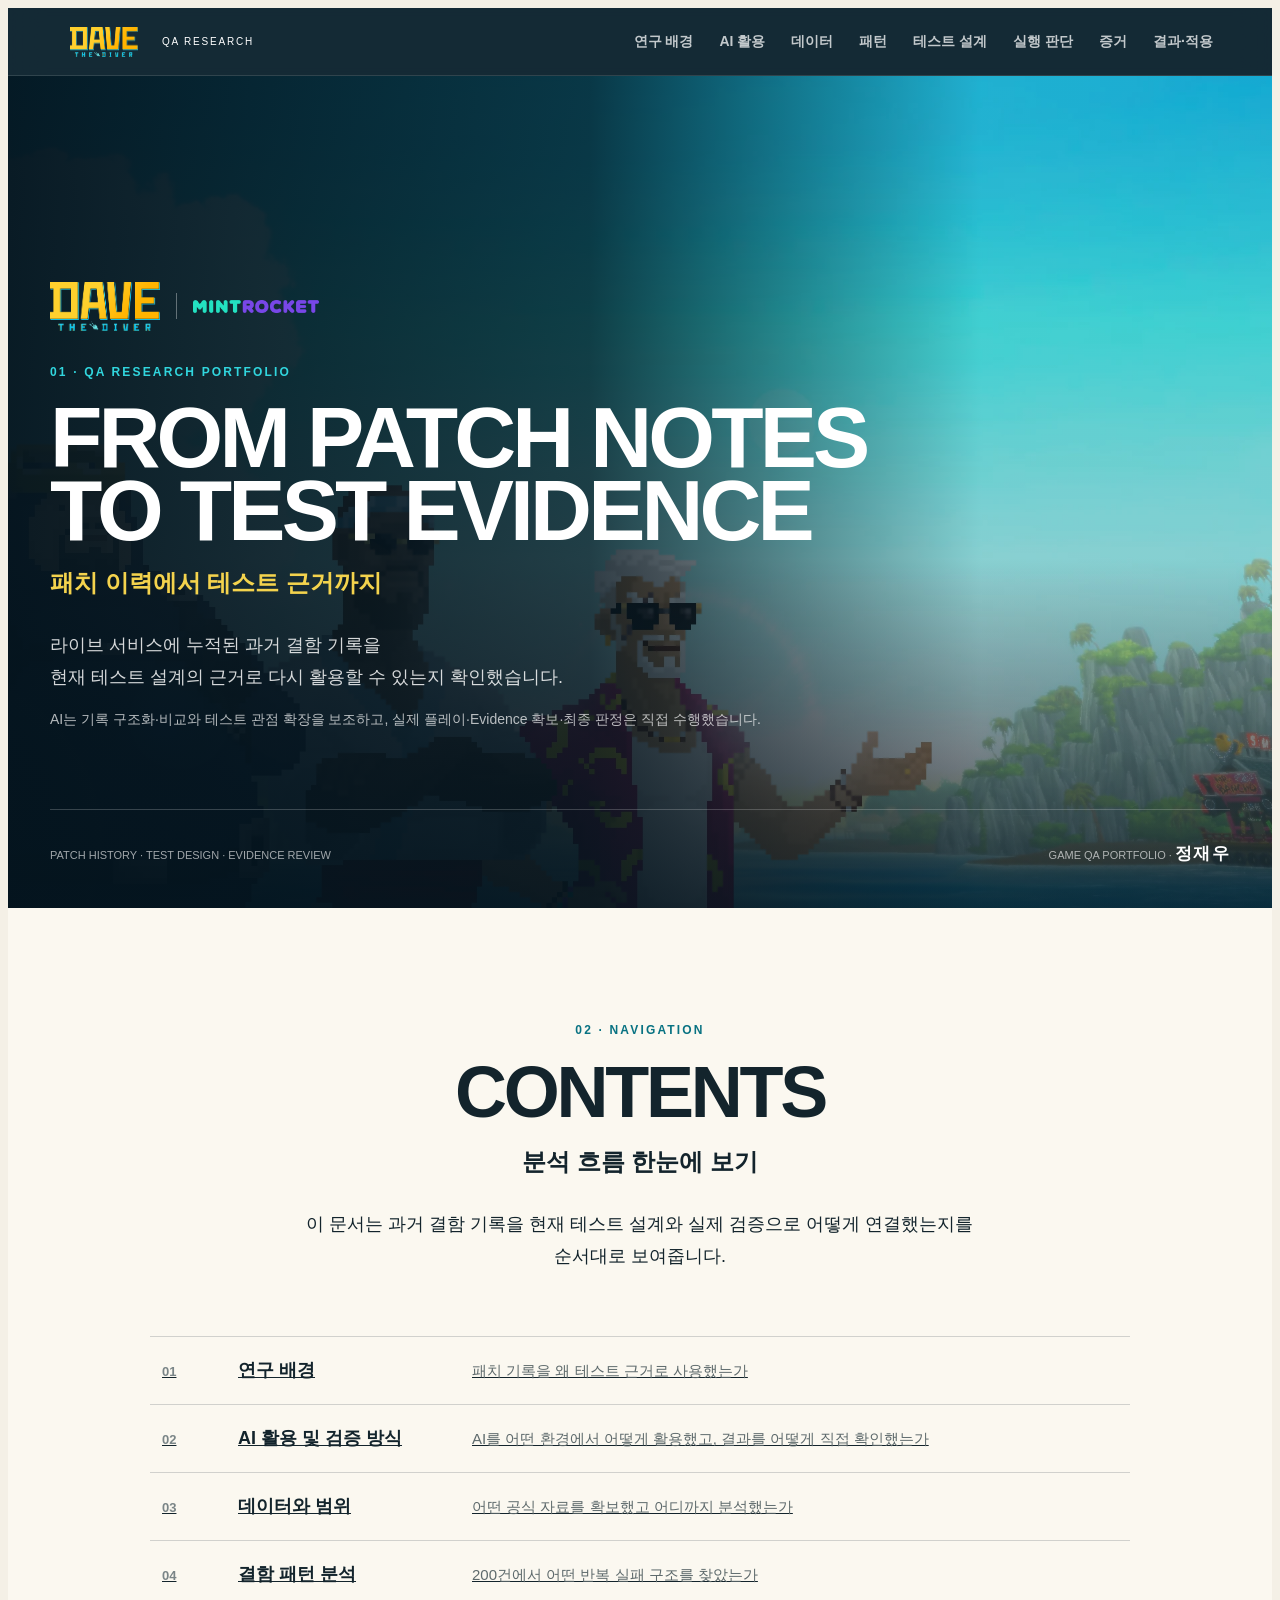
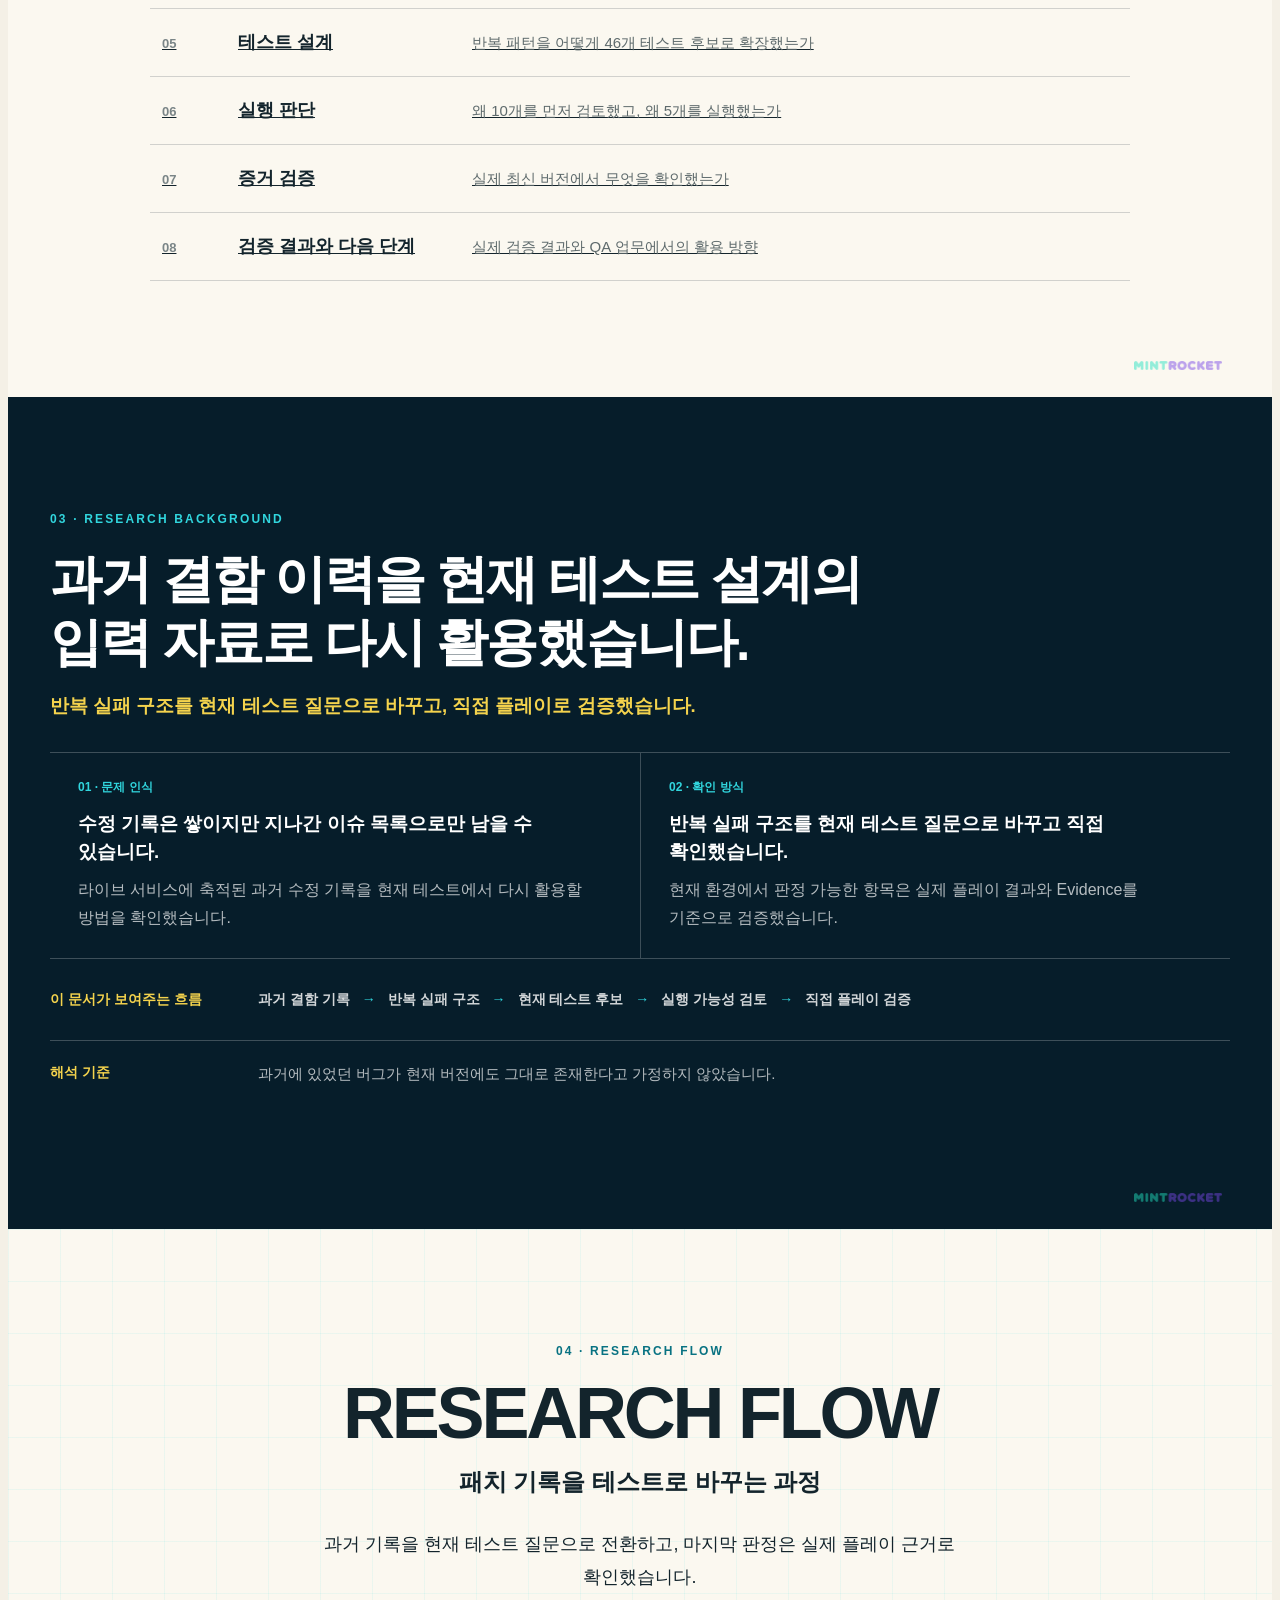
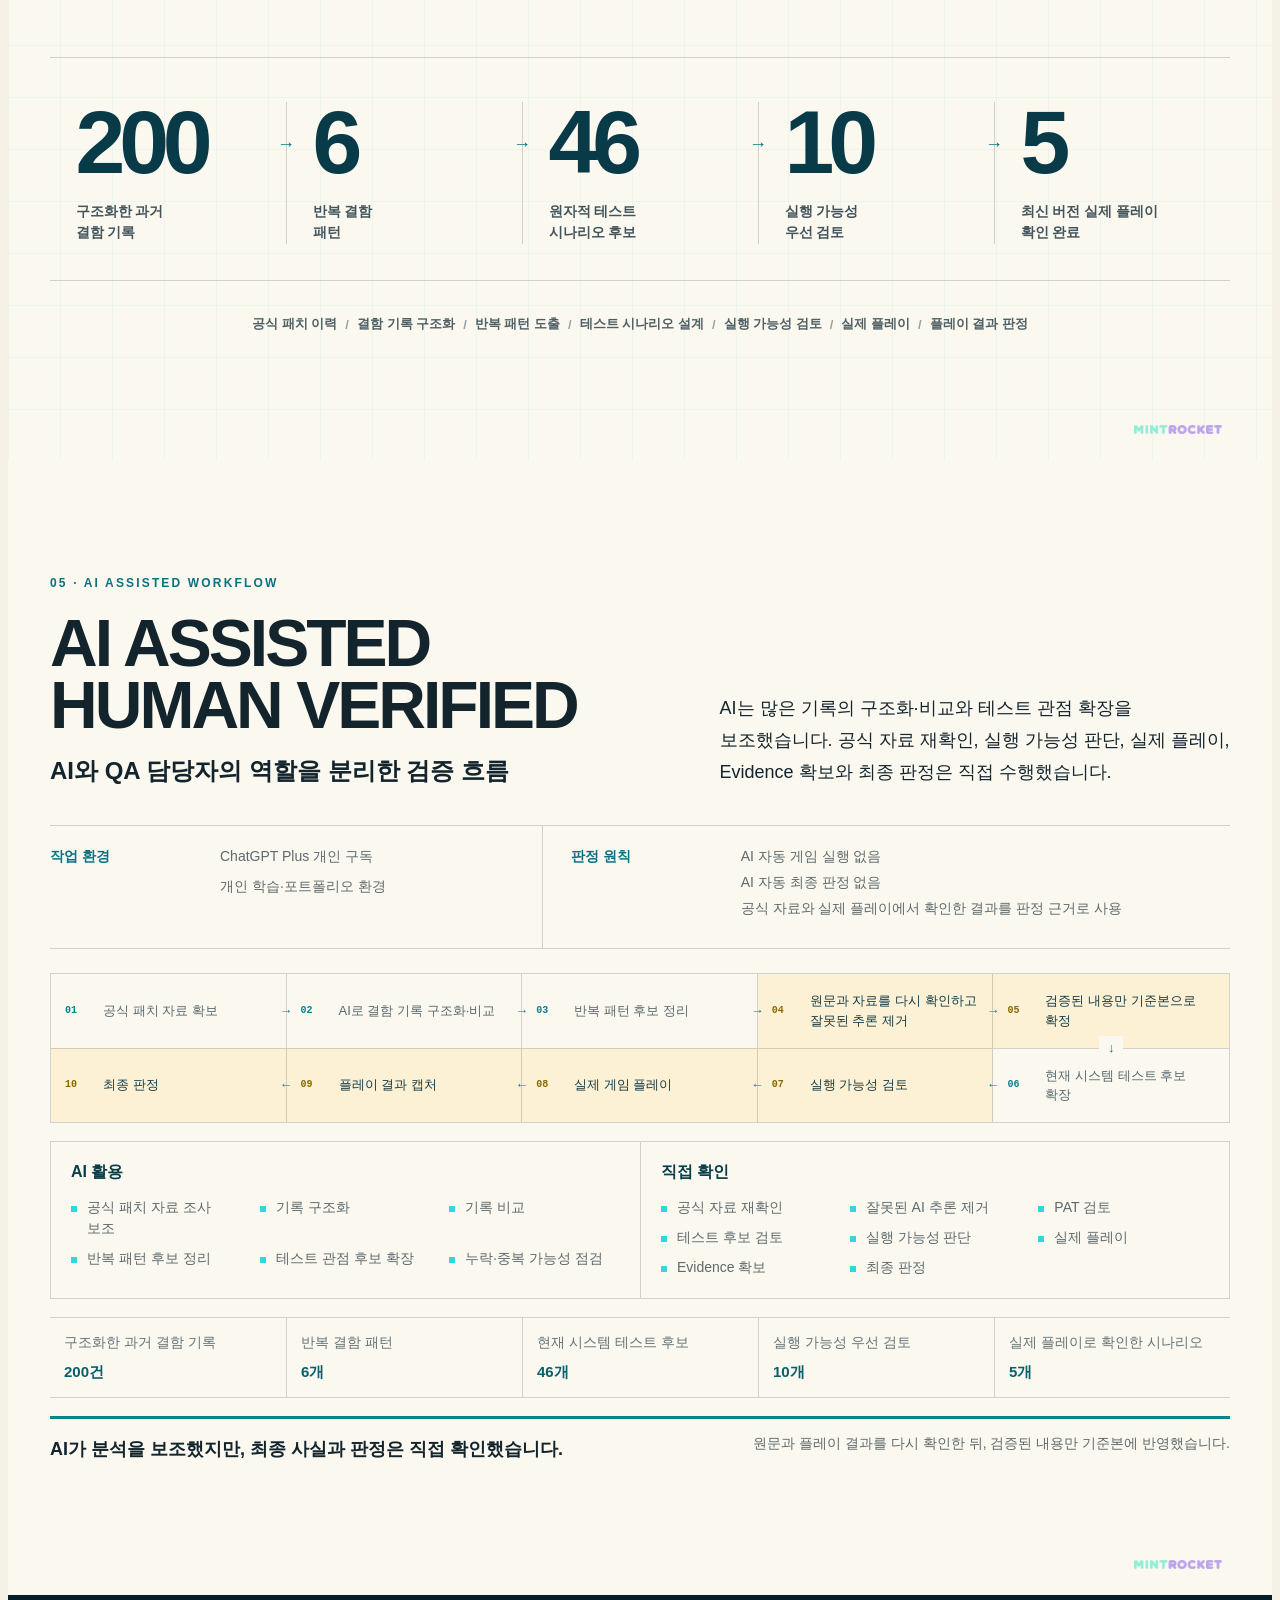
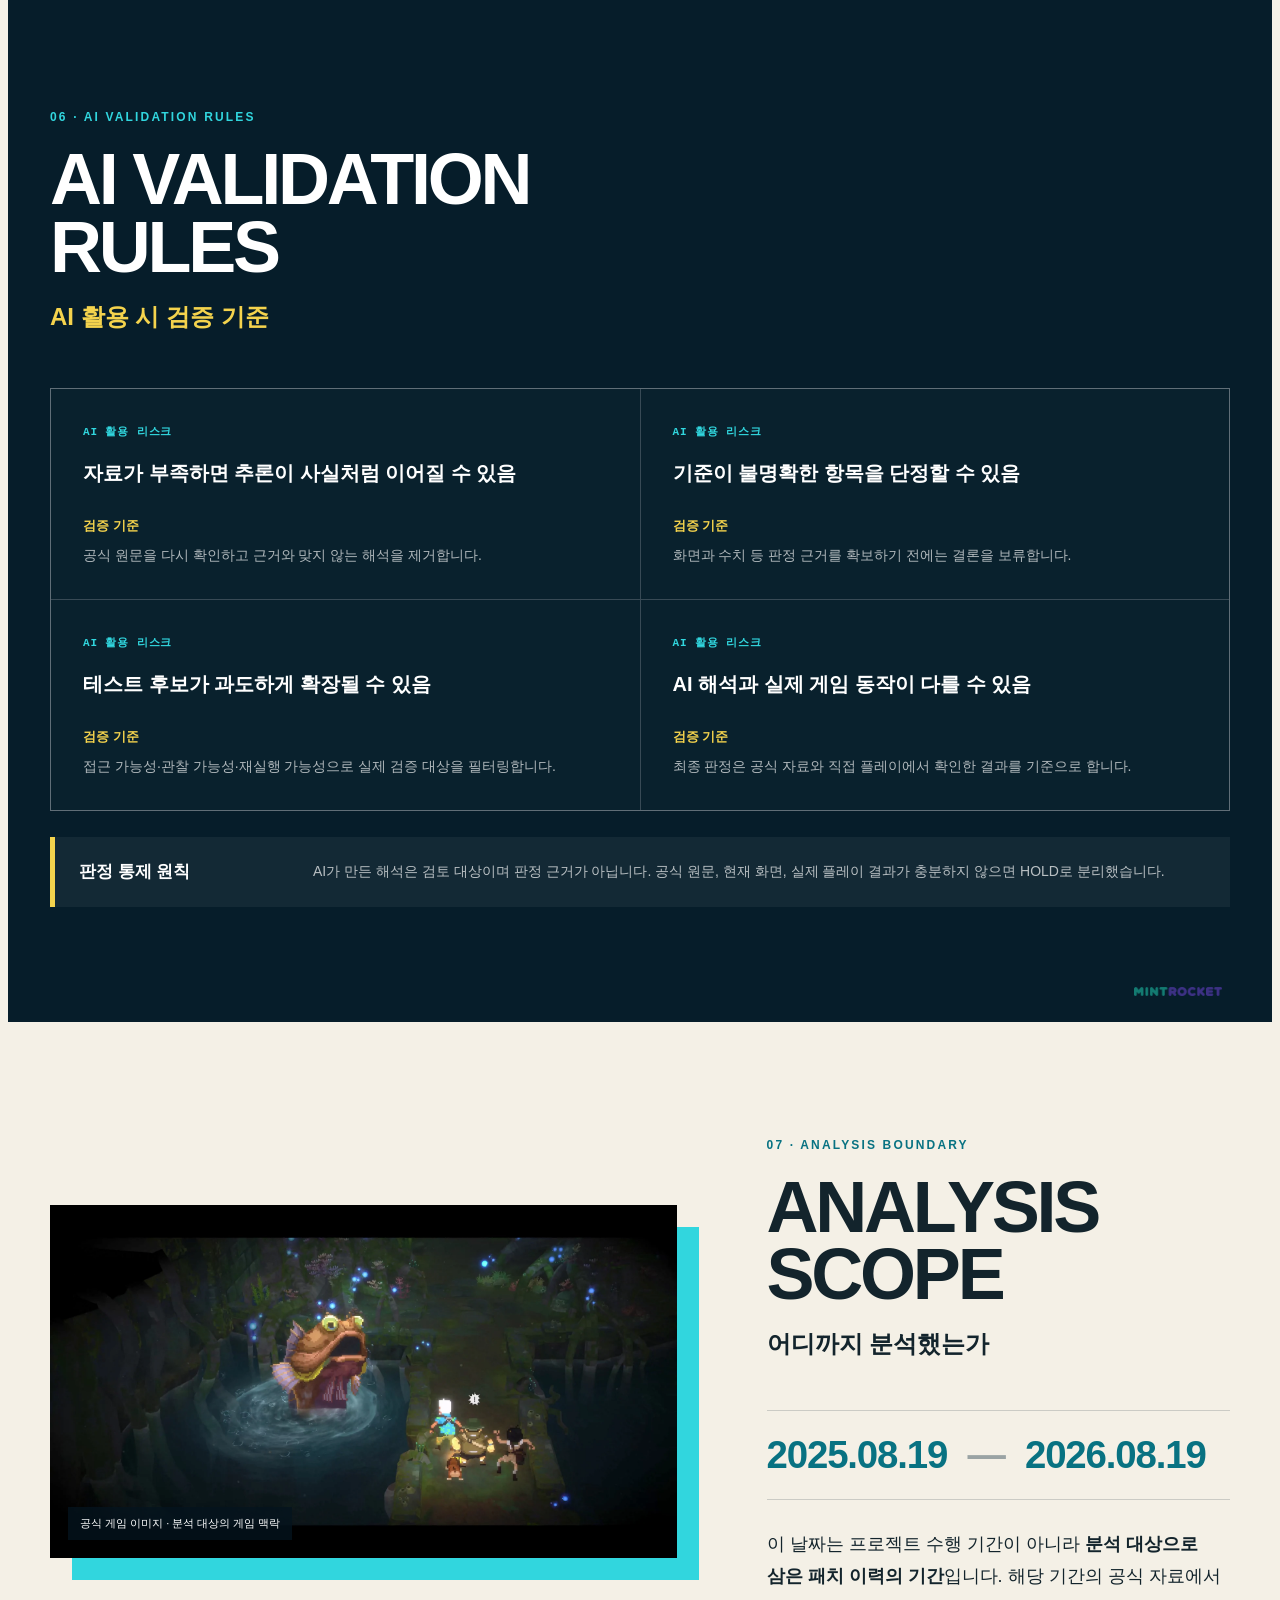
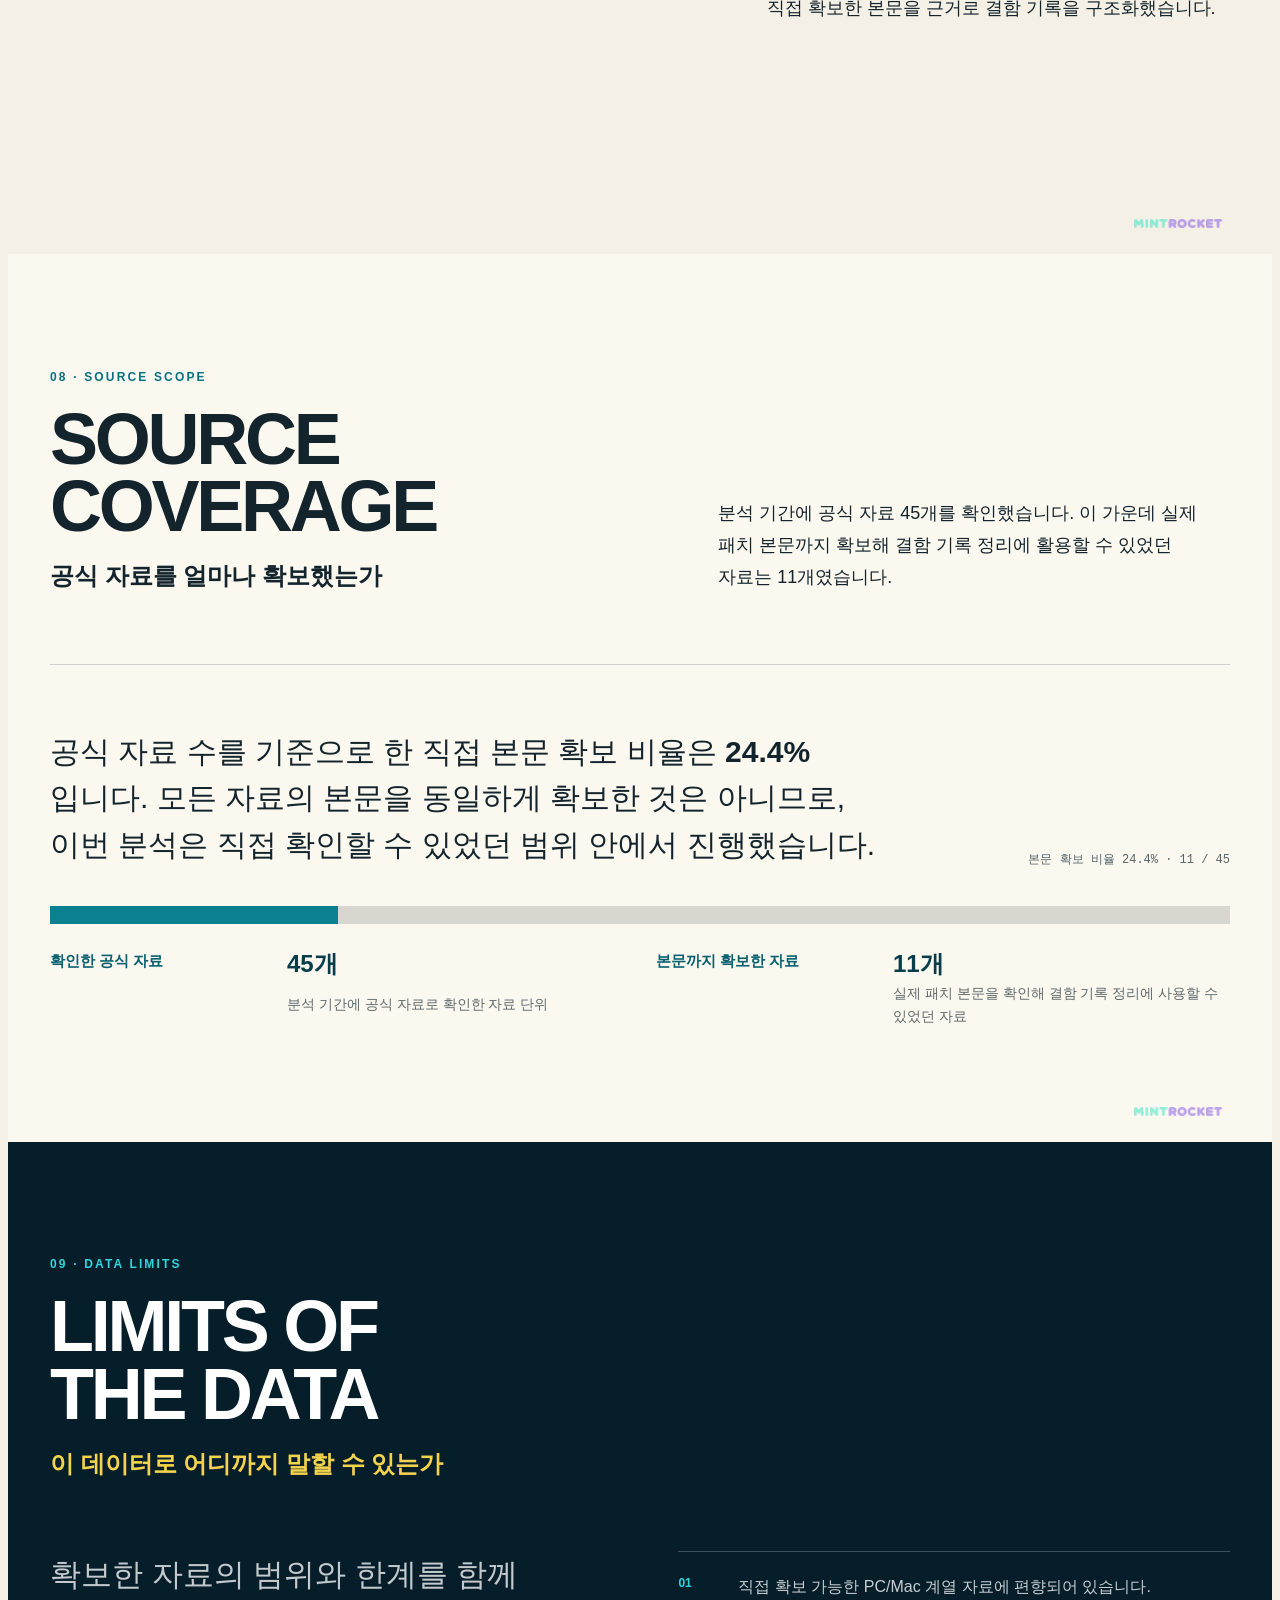
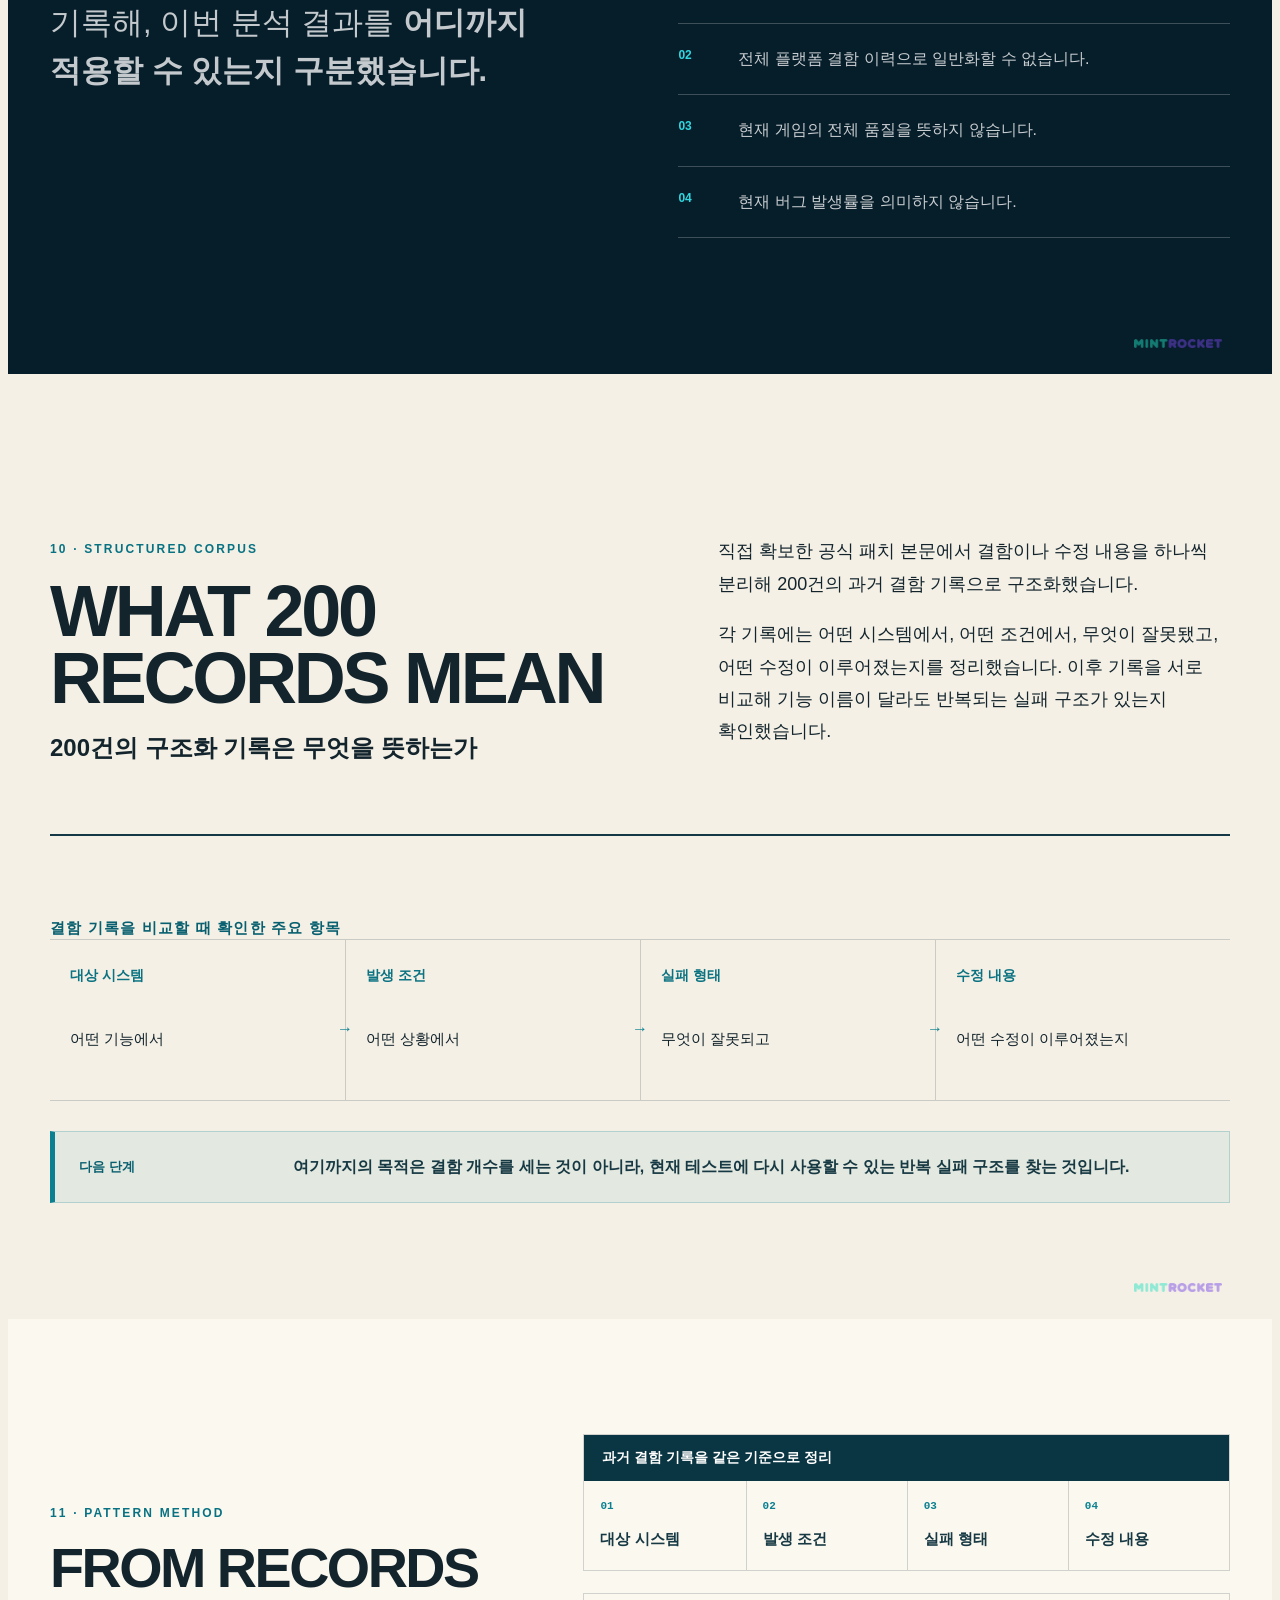
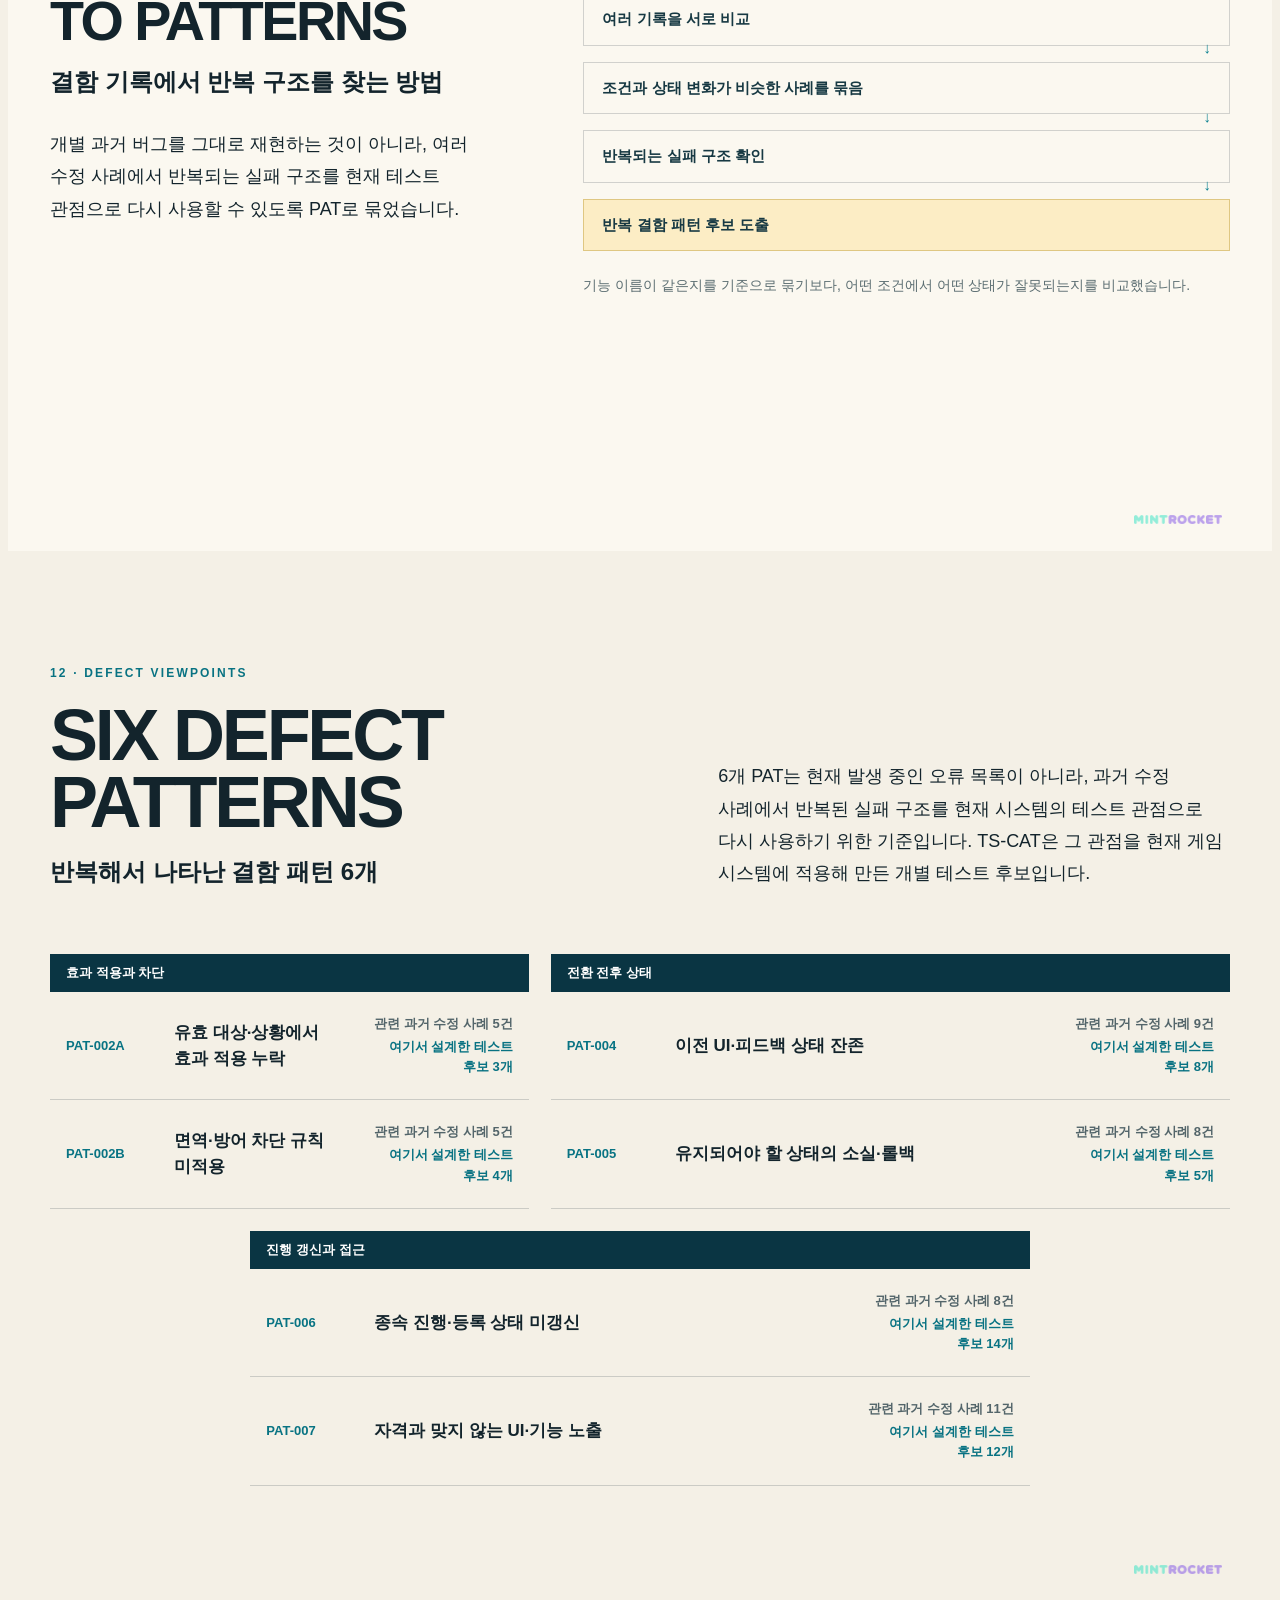
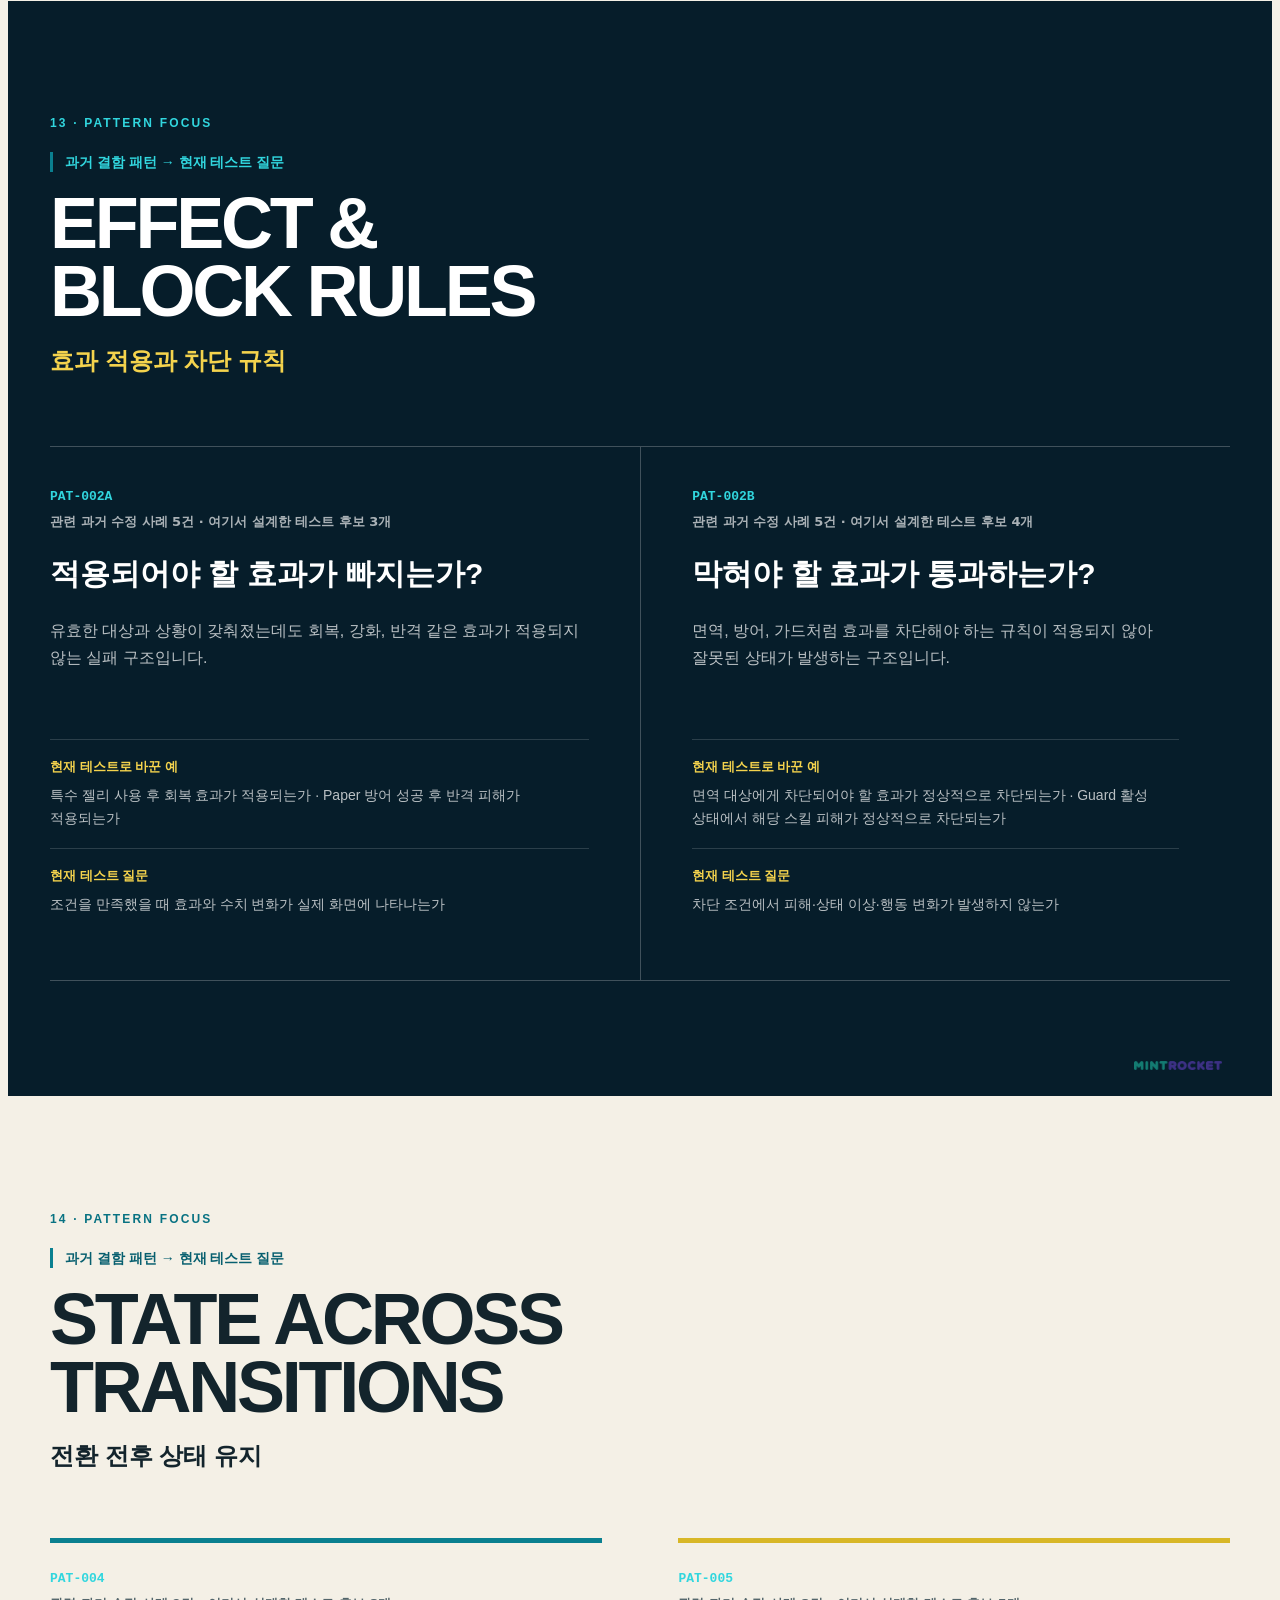
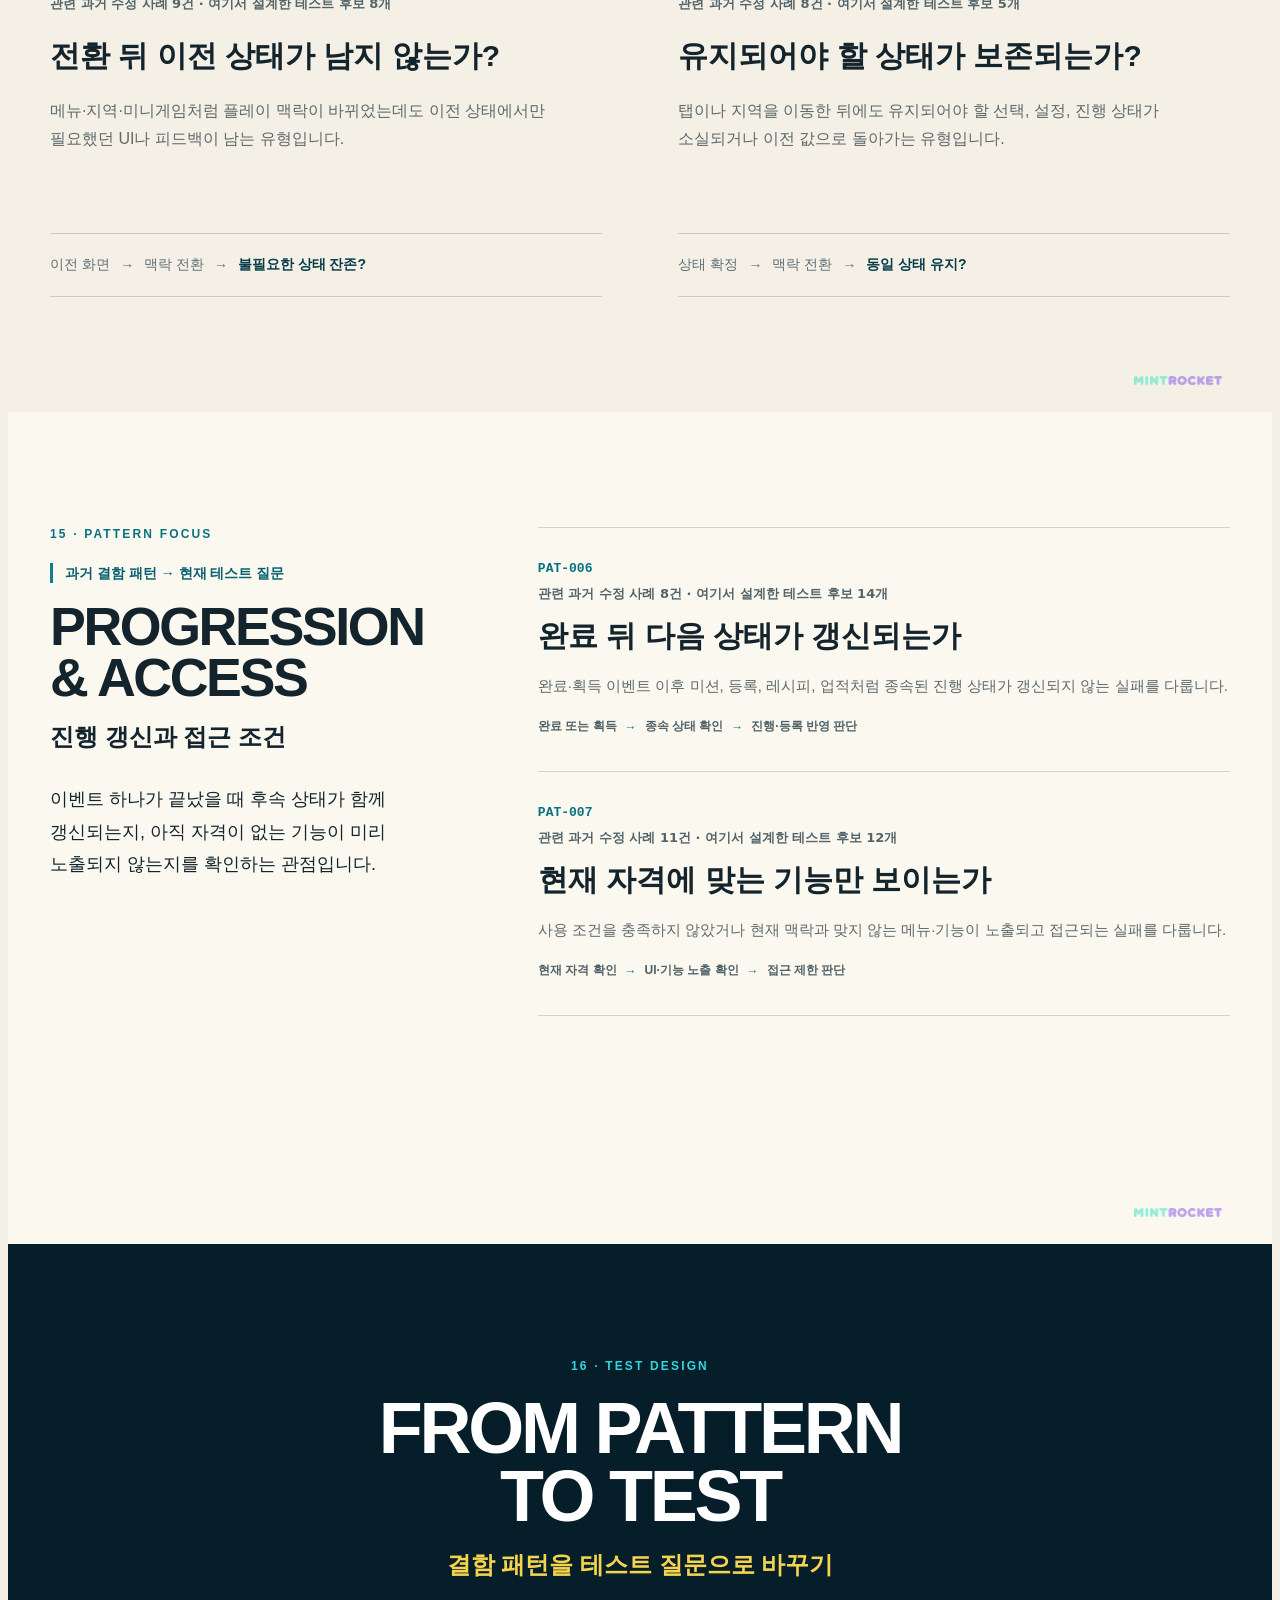
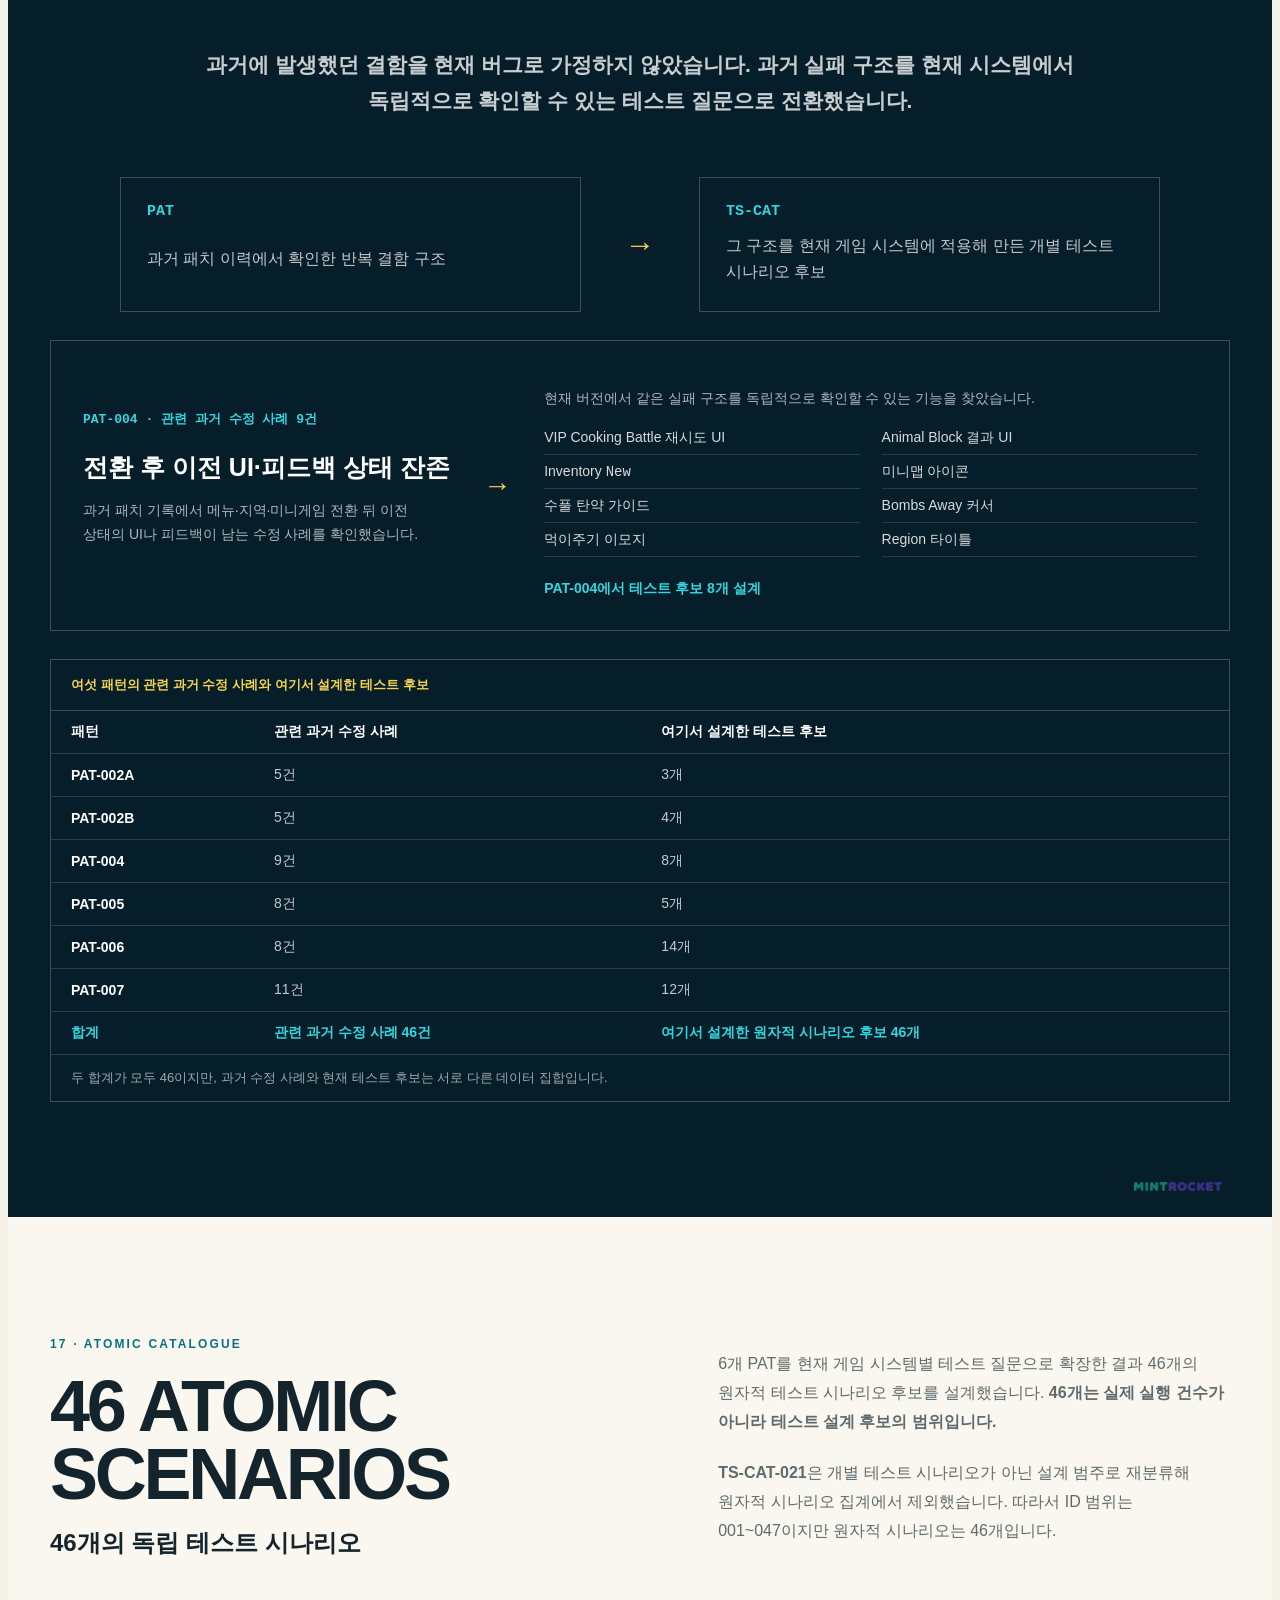
==== commit 3ef21441: "Update DAVE THE DIVER QA analysis" ====
--- a/QA_Portfolio/DAVE_THE_DIVER/01_QA_Analysis/index.html
+++ b/QA_Portfolio/DAVE_THE_DIVER/01_QA_Analysis/index.html
@@ -48,7 +48,7 @@
         </div>
         <div class="v2-hero-foot">
           <p>PATCH HISTORY · TEST DESIGN · EVIDENCE REVIEW</p>
-          <p>GAME QA PORTFOLIO · 정재우</p>
+          <p>GAME QA PORTFOLIO · <strong class="v8-hero-name">정재우</strong></p>
         </div>
       </div>
     </section>
@@ -69,7 +69,7 @@
           <li><a href="#pattern-to-test"><span>05</span><strong>테스트 설계</strong><em>반복 패턴을 어떻게 46개 테스트 후보로 확장했는가</em></a></li>
           <li><a href="#feasibility-criteria"><span>06</span><strong>실행 판단</strong><em>왜 10개를 먼저 검토했고, 왜 5개를 실행했는가</em></a></li>
           <li><a href="#evidence-ts002"><span>07</span><strong>증거 검증</strong><em>실제 최신 버전에서 무엇을 확인했는가</em></a></li>
-          <li><a href="#what-we-can-claim"><span>08</span><strong>결과와 업무 적용</strong><em>실제 검증 결과와 QA 업무에서의 활용 방향</em></a></li>
+          <li><a href="#what-we-can-claim"><span>08</span><strong>검증 결과와 다음 단계</strong><em>실제 검증 결과와 QA 업무에서의 활용 방향</em></a></li>
         </ol>
       </div>
     </section>
@@ -640,11 +640,22 @@
 
     <section class="v2-screen v5-qa-application" id="qa-application" data-nav-group="conclusion" data-screen="27" aria-labelledby="qa-application-title">
       <div class="v2-shell v5-application-layout">
-        <header class="v2-title-block"><p class="v2-screen-label">27 · QA APPLICATION</p><h2 id="qa-application-title">QA<br>APPLICATION</h2><p class="v2-subtitle">QA 업무 적용 관점</p></header>
-        <div class="v5-application-copy">
-          <article><span>01</span><h3>과거 수정 이력을 회귀 테스트에 다시 활용</h3><p>업데이트나 회귀 테스트를 준비할 때 과거 수정 이력을 다시 보고, 반복된 결함 유형을 현재 테스트 후보로 정리합니다.</p><ul><li>업데이트 전 수정 이력 재검토</li><li>회귀 테스트 후보 정리</li></ul></article>
-          <article><span>02</span><h3>누적 기록을 구조화·비교</h3><p>기록량이 많을 때는 AI를 활용해 대상 시스템, 발생 조건, 실패 형태를 분류·비교하고, 원문과 맞지 않거나 잘못 연결된 내용은 직접 다시 확인합니다.</p><ul><li>기록 분류·비교 보조</li><li>공식 원문 재확인</li></ul></article>
-          <article><span>03</span><h3>실행 가능성을 판단하고 직접 검증</h3><p>접근 가능성과 판정 기준을 확인한 뒤 직접 실행하고, 실제 플레이 결과와 Evidence를 근거로 최종 판정합니다.</p><ul><li>실행 가능성 검토</li><li>실제 플레이 근거로 판정</li></ul></article>
+        <header class="v2-title-block"><p class="v2-screen-label">27 · FOR THE NEXT TEST</p><h2 id="qa-application-title">FOR THE<br>NEXT TEST</h2><p class="v8-application-subtitle">AI를 테스트 업무에 활용해볼 지점</p></header>
+        <div class="v5-application-copy v8-application-copy">
+          <p class="v8-application-intro">이번 분석에서는 과거 패치 이력에서 반복되는 결함 구조를 찾아 현재 테스트 질문으로 연결했습니다. 다음에는 패치 기록뿐 아니라 실제 테스트 결과, 발견한 결함, 재현 조건까지 함께 쌓아보려 합니다. 새로운 변경이 들어왔을 때 관련 과거 사례를 먼저 찾고, 추가로 확인할 조건을 넓히는 데 AI를 활용해보고 싶습니다.</p>
+          <ol class="v8-next-flow" aria-label="누적된 기록을 다음 테스트로 연결하는 흐름">
+            <li><span class="v8-keep">패치 이력</span><span aria-hidden="true">·</span><span class="v8-keep">테스트 결과</span><span aria-hidden="true">·</span><span class="v8-keep">결함 기록</span></li>
+            <li><span class="v8-keep">관련 과거 사례</span> 찾기</li>
+            <li><span class="v8-keep">추가로 확인할 조건</span> 찾기</li>
+            <li><span class="v8-keep">QA 검토</span> · <span class="v8-keep">직접 확인</span></li>
+            <li><span class="v8-keep">결과 다시 축적</span></li>
+          </ol>
+          <div class="v8-application-details">
+            <section aria-labelledby="application-rag-title"><h3 id="application-rag-title">쌓인 기록에서 관련 사례 찾기</h3><p>테스트 결과와 결함이 쌓이면 새로운 변경이 들어올 때마다 과거 자료를 처음부터 다시 찾기보다, 현재 변경과 관련된 기록을 먼저 찾아볼 수 있습니다. <span class="v8-keep">RAG를 활용해 누적된 기록</span>을 <span class="v8-keep">검색·참조</span>할 수 있게 구성하고, 필요한 순간에 <span class="v8-keep">LLM이 관련 사례</span>를 함께 비교하도록 해보고 싶습니다.</p></section>
+            <section aria-labelledby="application-adhoc-title"><h3 id="application-adhoc-title">과거 사례에서 추가로 확인할 조건 찾기</h3><p>검색된 사례의 반복 실패 조건은 이번 변경에서 추가로 확인할 조건을 찾는 데 활용할 수 있습니다. 개인의 경험에만 의존하기보다 누적된 결함을 오류 추정의 근거로 함께 참고하고, 실제 관련성이 있다고 판단된 조건은 직접 플레이로 추가 확인하는 방식입니다.</p><p class="v8-adhoc-caption">오류 추정 → <span class="v8-keep">Ad hoc 테스트</span>로 추가 확인</p></section>
+          </div>
+          <p class="v8-reuse-note">과거 결함을 매번 처음부터 다시 찾는 시간을 줄이고, 한 번 확인한 테스트 경험을 이후의 판단과 검증에 다시 활용할 수 있는 흐름을 만들어보고 싶습니다.</p>
+          <p class="v8-application-boundary">AI는 관련 사례와 추가 확인 후보를 찾는 데 활용하고, 실제로 테스트할지와 최종 판정은 직접 확인한 결과를 기준으로 판단합니다.</p>
         </div>
       </div>
     </section>
@@ -654,6 +665,7 @@
         <p class="v2-screen-label">28 · END</p>
         <div class="v3-thanks-logos"><img src="assets/brand/dave-logo.png" alt="DAVE THE DIVER"><span aria-hidden="true"></span><img src="assets/brand/mintrocket-logo.png" alt="MINTROCKET"></div>
         <p class="v3-thanks-project">DAVE THE DIVER<br>Patch History Based QA Research Portfolio</p>
+        <p class="v8-thanks-contact"><strong>정재우</strong><a href="mailto:p1fixer2@gmail.com">p1fixer2@gmail.com</a></p>
         <h2 id="thank-you-title">THANK YOU</h2>
         <p class="v2-subtitle">감사합니다.</p>
       </div>
--- a/QA_Portfolio/DAVE_THE_DIVER/01_QA_Analysis/css/v2.css
+++ b/QA_Portfolio/DAVE_THE_DIVER/01_QA_Analysis/css/v2.css
@@ -282,6 +282,14 @@
 
 .v2-hero-foot p:last-child {
   text-align: right;
+}
+
+.v8-hero-name {
+  color: #fff;
+  font-size: 17px;
+  font-weight: 900;
+  letter-spacing: .08em;
+  line-height: 1;
 }
 
 .v2-contents {
@@ -1743,17 +1751,25 @@
 .v5-checkpoint-bridge strong { font-size: 16px; line-height: 1.65; }
 .v5-transition-statement { max-width: 900px; margin: 34px auto 0; color: rgba(255,255,255,.78); font-size: clamp(17px, 1.8vw, 21px); font-weight: 750; line-height: 1.7; text-align: center; }
 
-.v5-qa-application { background: var(--v2-paper); }
+.v5-qa-application { padding-block: clamp(56px, 5vw, 72px); background: var(--v2-paper); }
 .v5-application-layout { display: grid; grid-template-columns: minmax(300px,.62fr) minmax(0,1.38fr); gap: clamp(54px, 8vw, 120px); align-items: start; }
 .v5-application-layout h2 { font-size: clamp(52px, 4.15vw, 60px); white-space: nowrap; }
 .v5-application-copy { border-top: 2px solid #0a3543; }
-.v5-application-copy article { display: grid; grid-template-columns: 44px minmax(0,1fr); column-gap: 20px; padding: 24px 0; border-bottom: 1px solid var(--v2-line); }
-.v5-application-copy article > span { grid-row: 1 / span 3; color: #0a7281; font: 900 12px/1.5 ui-monospace, SFMono-Regular, Consolas, monospace; }
-.v5-application-copy h3 { margin: 0; color: #123945; font-size: 20px; line-height: 1.45; }
-.v5-application-copy article p { margin: 10px 0 0; color: #53686d; font-size: 14px; line-height: 1.72; }
-.v5-application-copy ul { display: grid; gap: 0; margin: 15px 0 0; padding: 0; border-top: 1px solid rgba(10,128,144,.16); list-style: none; }
-.v5-application-copy li { position: relative; padding: 8px 0 8px 17px; color: #075f6f; border-bottom: 1px solid rgba(10,128,144,.16); font-size: 13px; font-weight: 800; line-height: 1.5; }
-.v5-application-copy li::before { content: "→"; position: absolute; left: 0; color: #0a8090; }
+.v8-application-copy { padding-top: 17px; }
+.v8-application-subtitle { max-width: 320px; margin: 16px 0 0; color: #075f6f; font-size: clamp(19px, 1.55vw, 22px); font-weight: 850; line-height: 1.42; }
+.v8-application-intro { margin: 0 0 16px; color: #425d64; font-size: 14px; line-height: 1.62; }
+.v8-next-flow { display: grid; grid-template-columns: 1.45fr 1fr 1.08fr 1fr .86fr; margin: 0; padding: 0; border-top: 1px solid #0a8090; border-bottom: 1px solid #0a8090; list-style: none; }
+.v8-next-flow li { position: relative; display: flex; flex-wrap: wrap; align-content: center; align-items: center; justify-content: center; gap: 2px 5px; min-width: 0; min-height: 74px; padding: 12px 14px; color: #123945; font-size: 14px; font-weight: 850; line-height: 1.42; text-align: center; }
+.v8-next-flow li:not(:last-child) { border-right: 1px solid rgba(10,128,144,.18); }
+.v8-next-flow li:not(:last-child)::after { content: "→"; position: absolute; z-index: 1; top: 50%; right: -8px; padding: 0 2px; color: #0a8090; background: var(--v2-paper); font-weight: 900; transform: translateY(-50%); }
+.v8-keep { white-space: nowrap; }
+.v8-application-details { display: grid; grid-template-columns: 1fr 1fr; gap: 26px; margin-top: 18px; }
+.v8-application-details section { padding-top: 12px; border-top: 2px solid rgba(10,128,144,.72); }
+.v8-application-details h3 { margin: 0; color: #123945; font-size: 18px; line-height: 1.42; }
+.v8-application-details p { margin: 8px 0 0; color: #53686d; font-size: 14px; line-height: 1.58; }
+.v8-application-details .v8-adhoc-caption { margin: 9px 0 0; color: #657579; font-size: 12px; font-weight: 600; line-height: 1.5; }
+.v8-reuse-note { margin: 13px 0 0; padding-top: 12px; color: #31545c; border-top: 1px solid var(--v2-line); font-size: 14px; font-weight: 800; line-height: 1.58; }
+.v8-application-boundary { margin: 10px 0 0; padding-top: 11px; color: #53686d; border-top: 1px solid rgba(10,128,144,.18); font-size: 14px; line-height: 1.58; }
 
 .v3-thanks { min-height: calc(100svh - var(--v2-header-height)); display: grid; place-items: center; padding: 70px 0; background: radial-gradient(circle at 50% 35%, rgba(49,214,222,.12), transparent 38%), var(--v2-navy); }
 .v3-thanks-inner { text-align: center; }
@@ -1764,6 +1780,10 @@
 .v3-thanks-logos img:last-child { width: 210px; }
 .v3-thanks-logos span { width: 1px; height: 36px; background: rgba(255,255,255,.3); }
 .v3-thanks-project { color: rgba(255,255,255,.62); font-size: 13px; letter-spacing: .08em; line-height: 1.7; }
+.v8-thanks-contact { display: flex; align-items: center; justify-content: center; gap: 12px; margin: 15px 0 34px; color: rgba(255,255,255,.76); font-size: 13px; letter-spacing: .04em; }
+.v8-thanks-contact strong { color: #fff; font-size: 15px; }
+.v8-thanks-contact a { color: var(--v2-cyan); text-decoration-thickness: 1px; text-underline-offset: 4px; }
+.v8-thanks-contact a:hover { color: #fff; }
 
 .lightbox { width: min(1180px, calc(100% - 32px)); max-width: none; max-height: calc(100dvh - 32px); padding: 16px; box-shadow: 0 24px 80px rgba(0,0,0,.5); }
 .lightbox-toolbar,
@@ -2368,6 +2388,33 @@
   }
 
   .v5-application-layout { gap: 44px; }
+
+  .v8-next-flow {
+    grid-template-columns: 1fr;
+  }
+
+  .v8-next-flow li {
+    justify-content: flex-start;
+    min-height: 0;
+    padding: 12px 2px;
+    text-align: left;
+  }
+
+  .v8-next-flow li:not(:last-child) {
+    padding-bottom: 28px;
+    border-right: 0;
+    border-bottom: 1px solid rgba(10,128,144,.18);
+  }
+
+  .v8-next-flow li:not(:last-child)::after {
+    content: "↓";
+    top: auto;
+    right: auto;
+    bottom: 2px;
+    left: 2px;
+    padding: 0;
+    transform: none;
+  }
 }
 
 @media (max-width: 560px) {
@@ -2637,6 +2684,33 @@
     column-gap: 12px;
   }
 
+  .v5-qa-application {
+    padding-block: 58px;
+  }
+
+  .v5-application-layout {
+    gap: 30px;
+  }
+
+  .v8-application-details {
+    grid-template-columns: 1fr;
+    gap: 22px;
+  }
+
+  .v8-application-subtitle {
+    font-size: 20px;
+  }
+
+  .v8-thanks-contact {
+    flex-direction: column;
+    gap: 4px;
+    margin: 14px 0 28px;
+  }
+
+  .v8-hero-name {
+    font-size: 16px;
+  }
+
   .v3-thanks h2 {
     font-size: clamp(58px, 20vw, 78px);
   }
